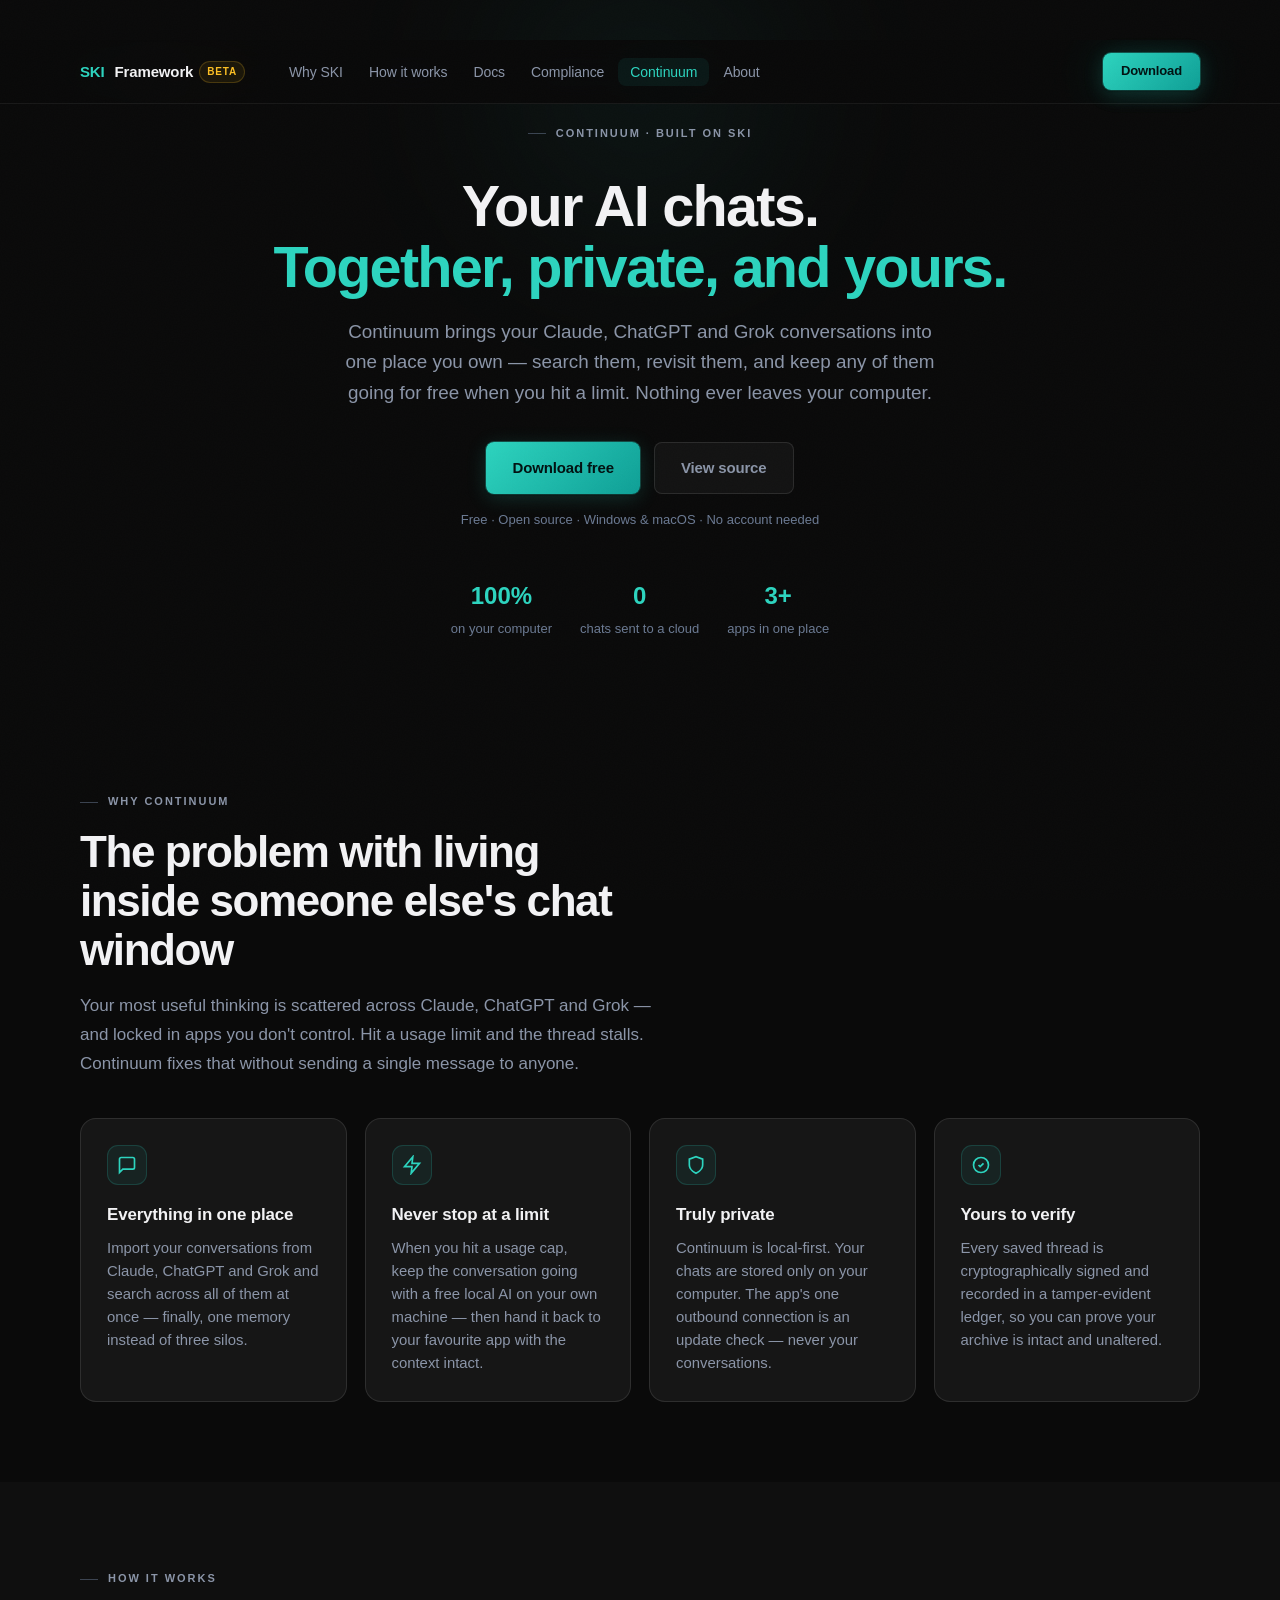
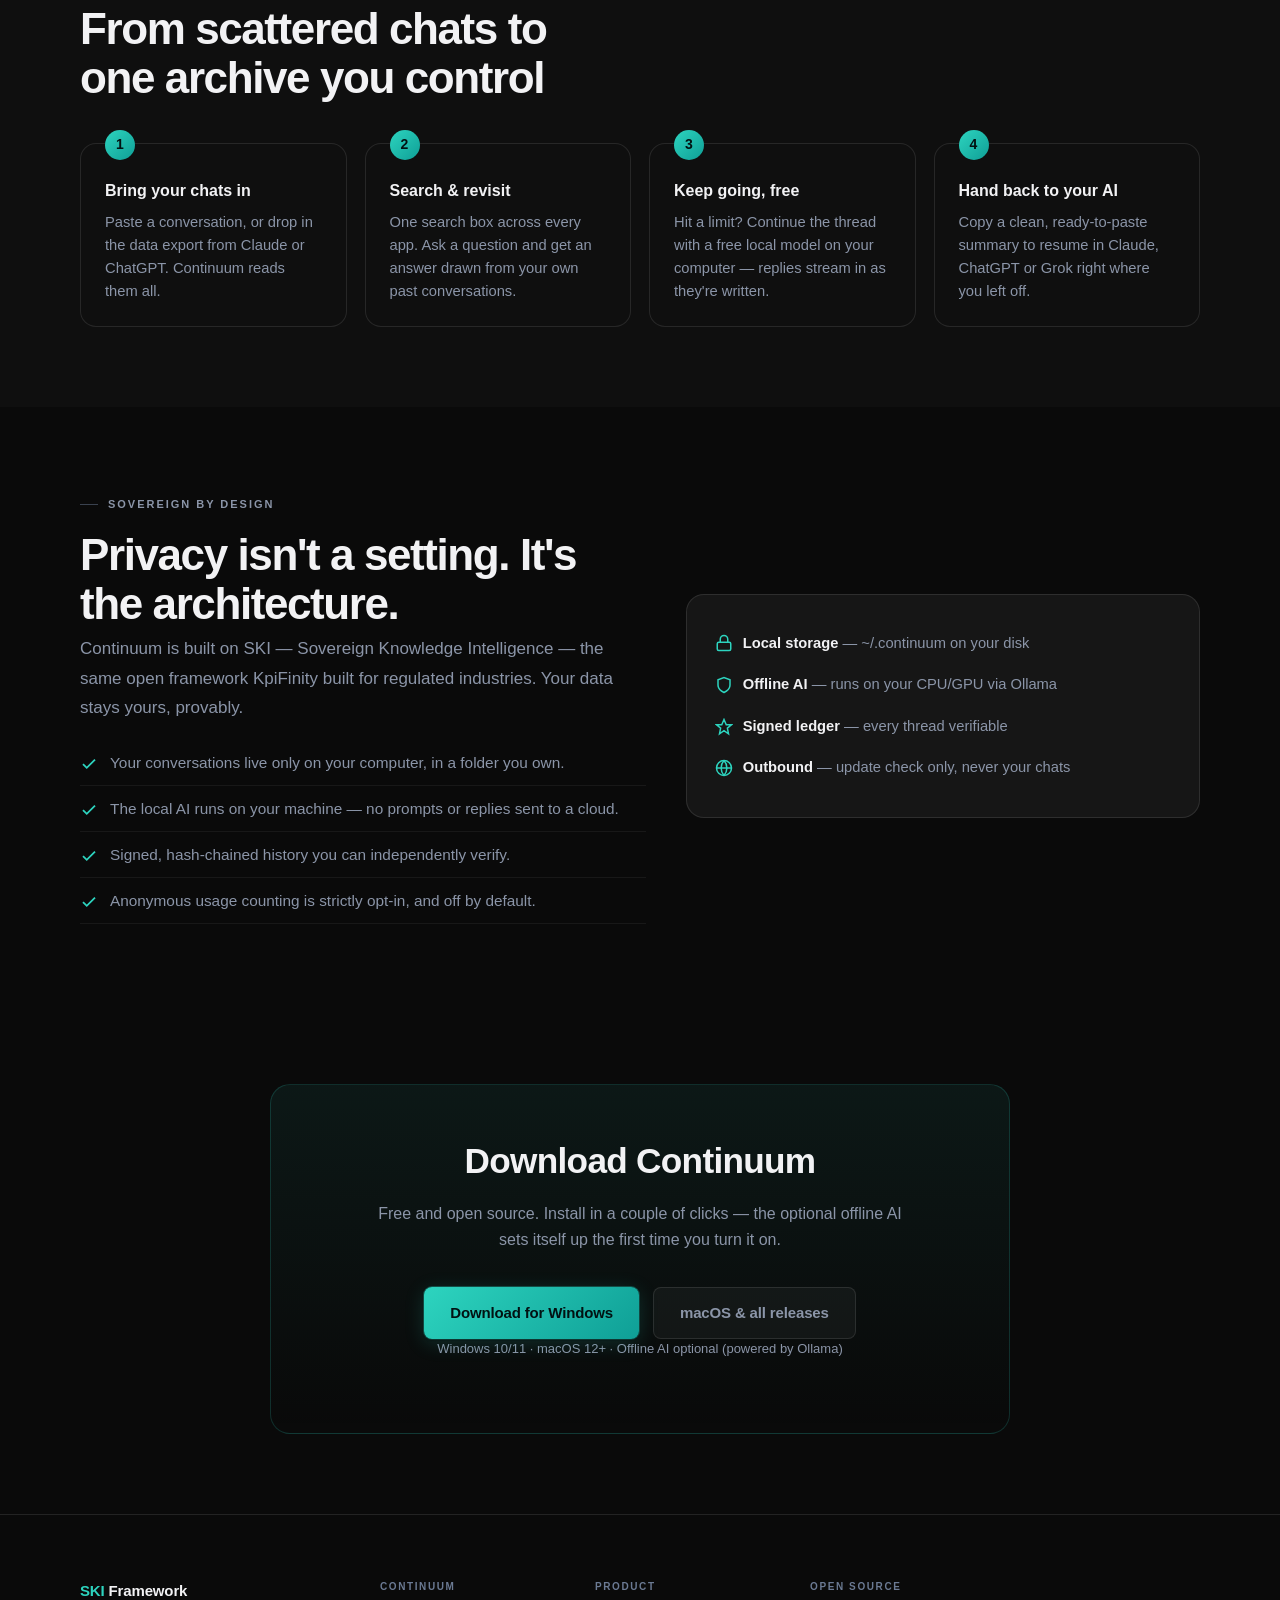
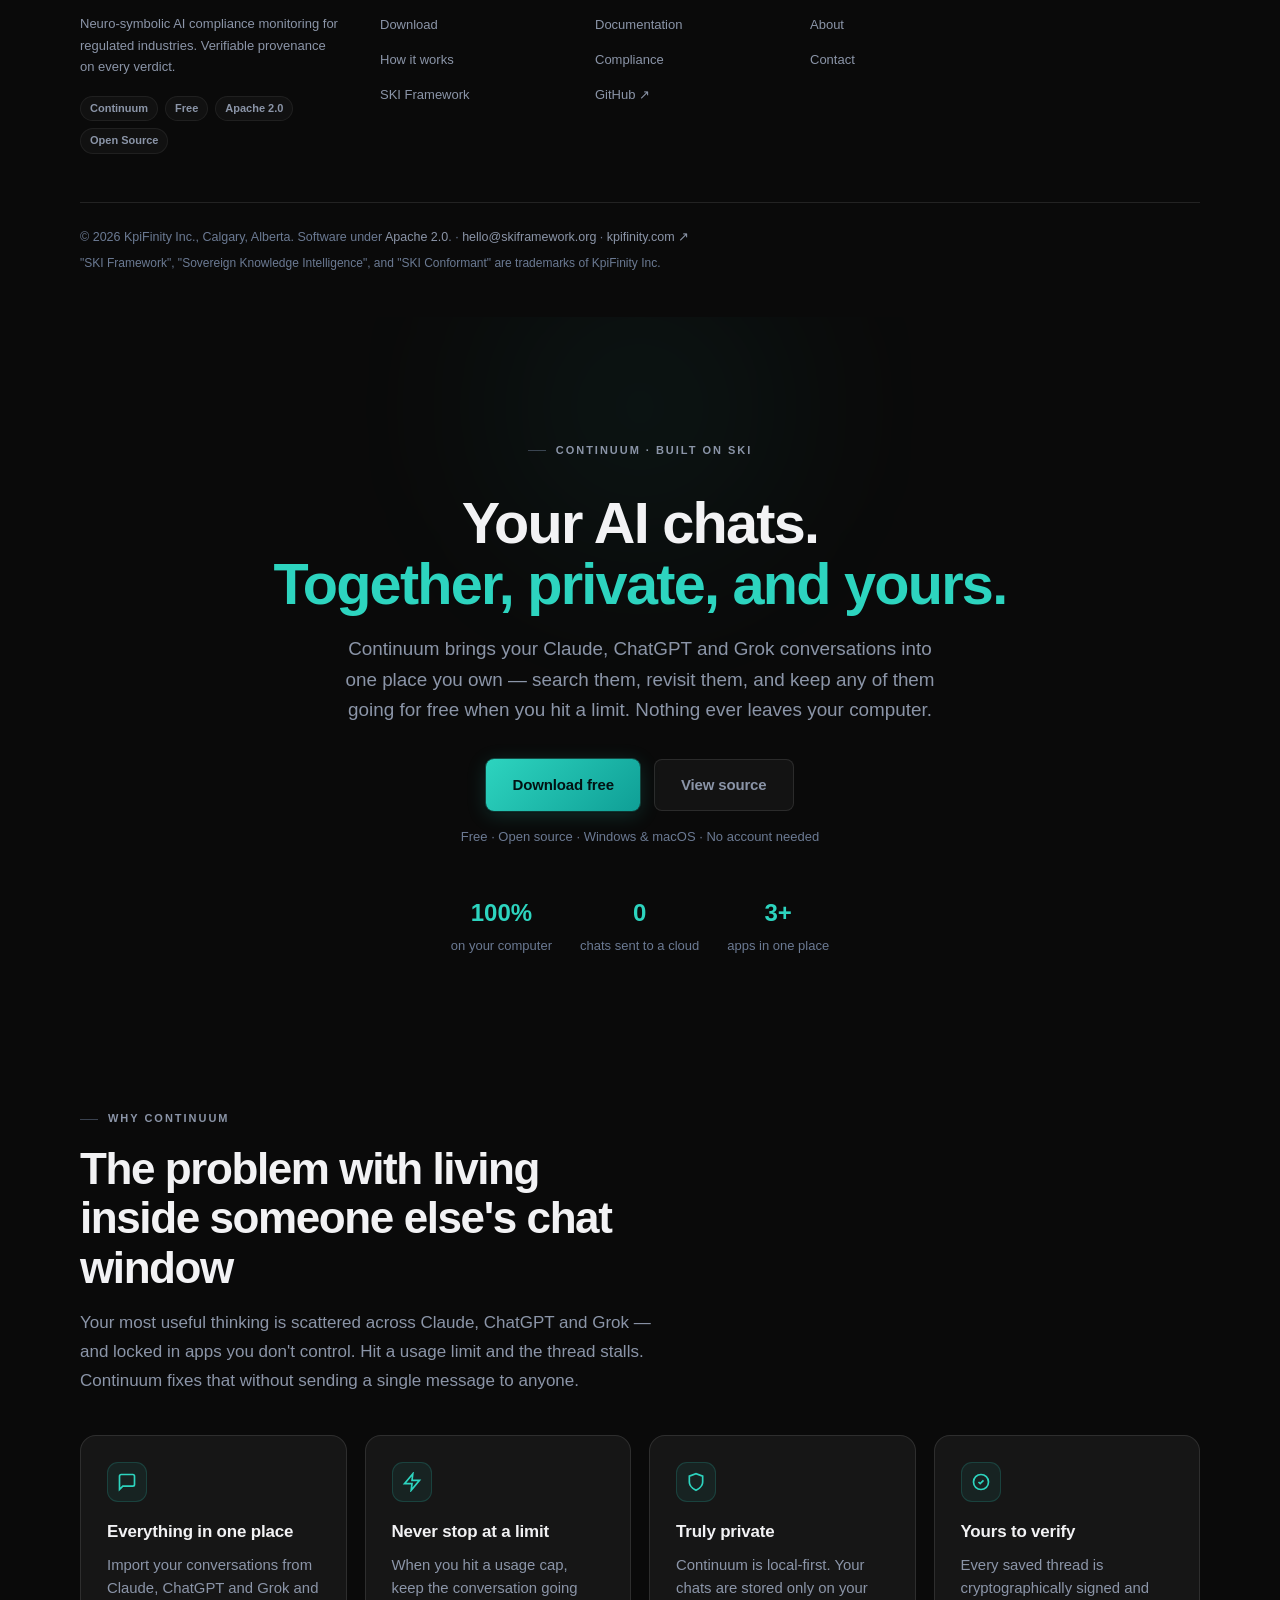
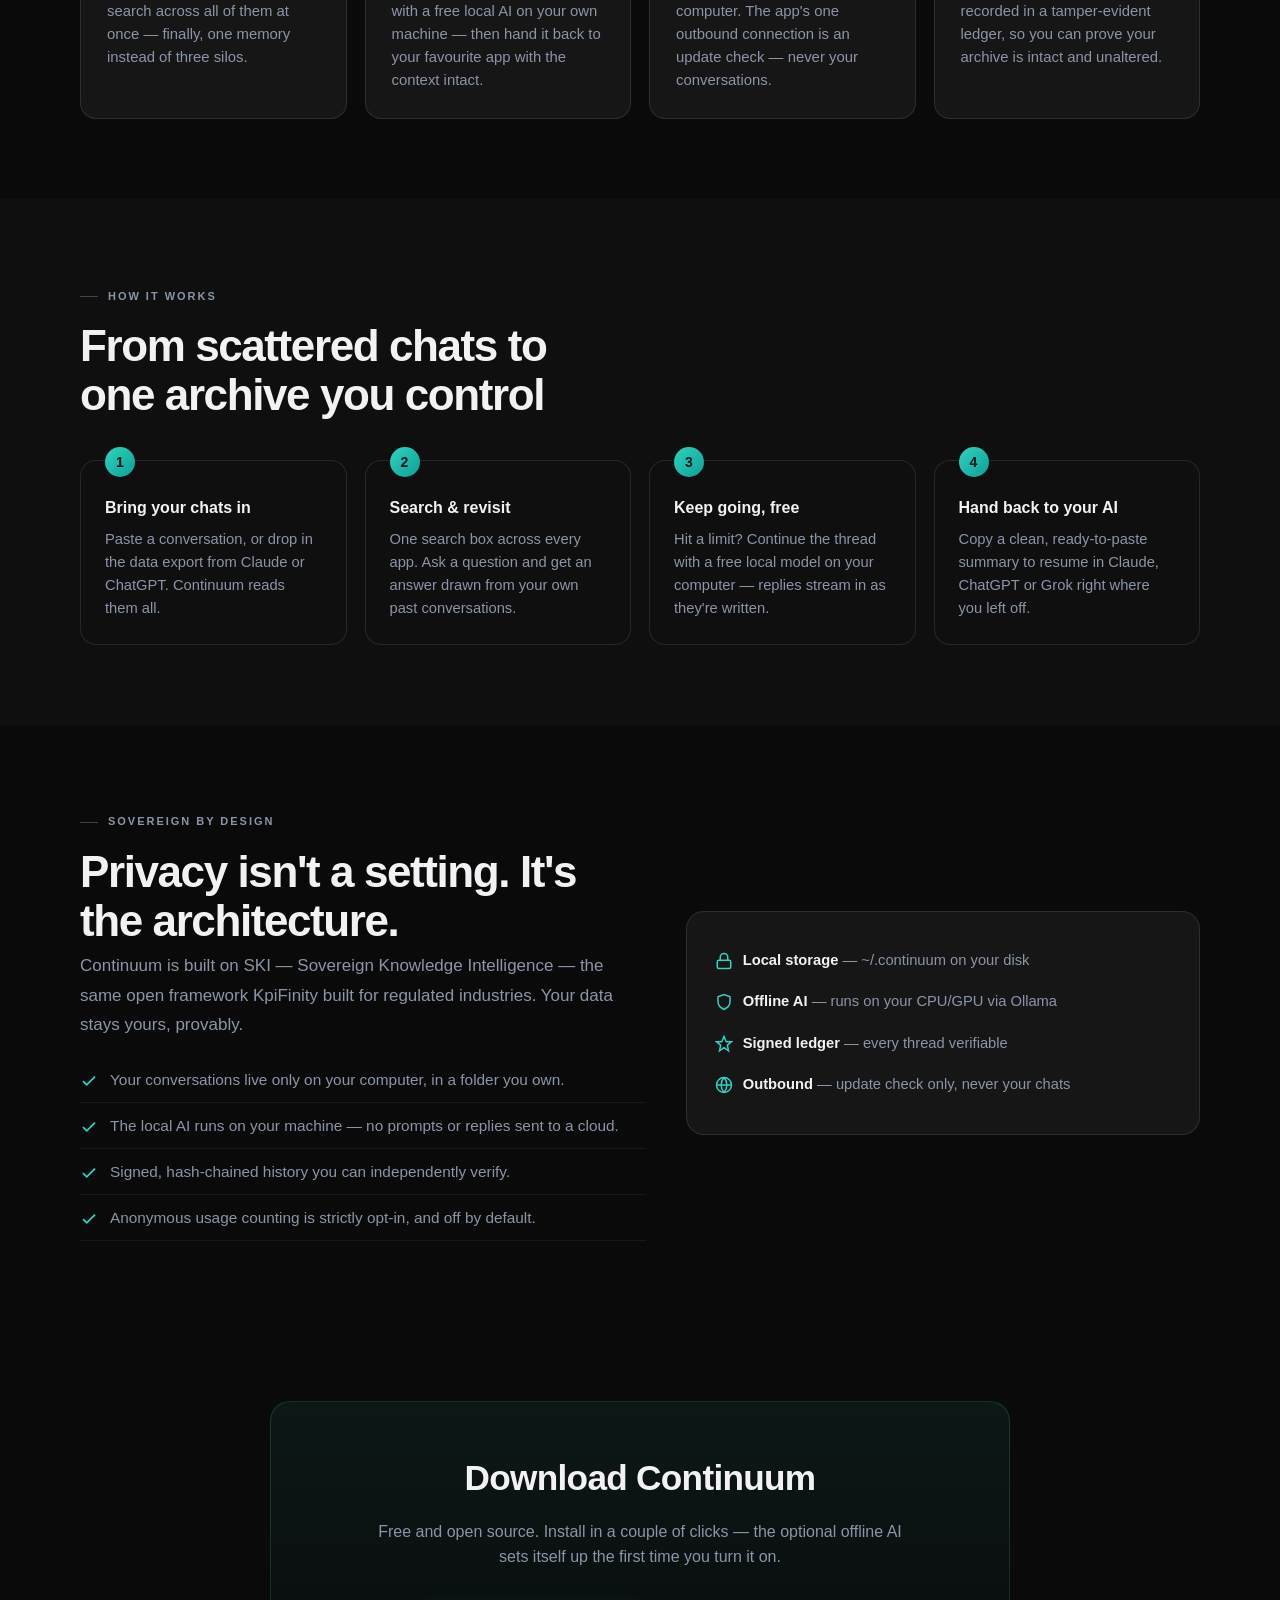
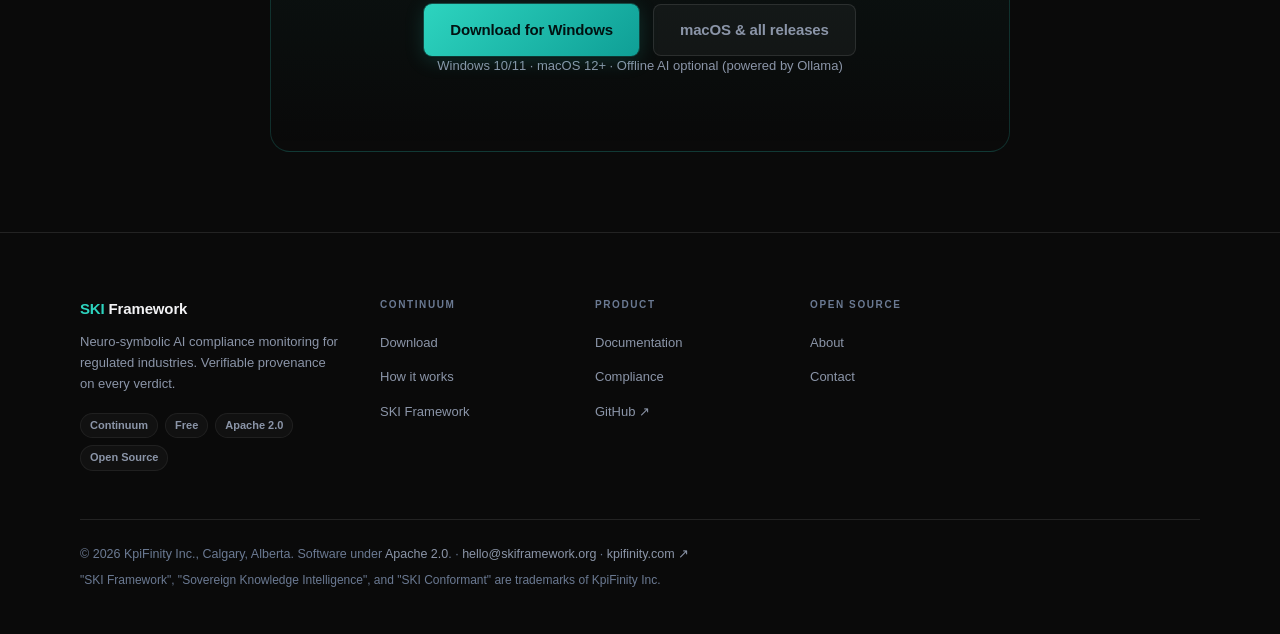
==== continuum/index.html @ 8a7d20bc "Point Continuum download buttons to releases page" ====
<!DOCTYPE html>
<html lang="en">
<head>
<meta charset="UTF-8">
<meta name="viewport" content="width=device-width, initial-scale=1.0">
<title>Continuum · Your AI chats, together and private</title>
<meta name="description" content="Continuum brings your Claude, ChatGPT and Grok conversations into one private place you own. Search them, keep them going for free when you hit a limit, and own a verifiable copy. Nothing leaves your computer. Built on SKI.">
<meta property="og:title" content="Continuum · Your AI chats, together and private">
<meta property="og:description" content="One private home for your Claude, ChatGPT and Grok chats. Search everything, continue locally when you hit a limit, own a verifiable copy. Nothing leaves your computer.">
<meta property="og:type" content="website">
<meta property="og:url" content="https://skiframework.org/continuum/">
<meta property="og:image" content="https://skiframework.org/assets/images/og.png">
<meta name="twitter:card" content="summary_large_image">
<meta name="twitter:title" content="Continuum · Your AI chats, together and private">
<meta name="twitter:description" content="One private home for your Claude, ChatGPT and Grok chats. Continue locally when you hit a limit. Nothing leaves your computer.">
<meta name="twitter:image" content="https://skiframework.org/assets/images/og.png">
<link rel="canonical" href="https://skiframework.org/continuum/">
<meta name="theme-color" content="#0A0A0A">
<link rel="icon" href="data:image/svg+xml,<svg xmlns='http://www.w3.org/2000/svg' viewBox='0 0 100 100'><rect width='100' height='100' rx='20' fill='%230A0A0A'/><polygon points='50,7 93,50 50,93 7,50' fill='rgba(45,212,191,0.10)' stroke='%232DD4BF' stroke-width='6' stroke-linejoin='round'/><circle cx='50' cy='50' r='19' fill='%232DD4BF'/></svg>">
<link rel="preconnect" href="https://fonts.bunny.net">
<link href="https://fonts.bunny.net/css?family=plus-jakarta-sans:300,400,500,600,700,800,900&display=swap" rel="stylesheet">
<link rel="stylesheet" href="../assets/css/styles.css">
<style>
  /* Continuum page — scoped extras on top of the shared SKI stylesheet */
  .cont-hero { padding: 116px 0 64px; text-align: center; position: relative; overflow: hidden; }
  .cont-hero .container { max-width: 880px; position: relative; z-index: 1; }
  .cont-orb { position: absolute; border-radius: 50%; filter: blur(90px); opacity: 0.5; z-index: 0; }
  .cont-orb-1 { width: 420px; height: 420px; background: radial-gradient(circle, rgba(45,212,191,0.18), transparent 70%); top: -120px; left: 50%; transform: translateX(-50%); }
  .cont-h1 { font-size: clamp(2.2rem, 5vw, 3.6rem); line-height: 1.05; letter-spacing: -0.03em; font-weight: 800; margin: 18px 0 0; }
  .cont-h1 em { color: var(--teal); font-style: normal; }
  .cont-sub { color: var(--text-2); font-size: clamp(1rem, 2vw, 1.18rem); line-height: 1.6; max-width: 620px; margin: 20px auto 0; }
  .cont-ctas { display: flex; gap: 14px; justify-content: center; flex-wrap: wrap; margin-top: 34px; }
  .cont-ctas .btn { padding: 13px 26px; font-size: 15px; }
  .cont-mini { color: var(--text-3); font-size: 13px; margin-top: 16px; }
  .cont-trust { display: flex; gap: 28px; justify-content: center; flex-wrap: wrap; margin-top: 46px; }
  .cont-trust div { text-align: center; }
  .cont-trust b { display: block; color: var(--teal); font-size: 1.5rem; font-weight: 800; }
  .cont-trust span { color: var(--text-3); font-size: 13px; }
  .cont-grid { display: grid; grid-template-columns: repeat(auto-fit, minmax(250px, 1fr)); gap: 18px; margin-top: 40px; }
  .cont-card { background: var(--bg-card); border: 1px solid var(--border); border-radius: 16px; padding: 26px; transition: border-color .18s, transform .18s; }
  .cont-card:hover { border-color: var(--teal-border); transform: translateY(-2px); }
  .cont-card .ic { width: 40px; height: 40px; border-radius: 11px; background: var(--teal-bg); border: 1px solid var(--teal-border); display: flex; align-items: center; justify-content: center; color: var(--teal); margin-bottom: 16px; }
  .cont-card h3 { font-size: 1.06rem; margin: 0 0 8px; letter-spacing: -0.01em; }
  .cont-card p { color: var(--text-2); font-size: 0.93rem; line-height: 1.55; margin: 0; }
  .cont-steps { counter-reset: step; display: grid; grid-template-columns: repeat(auto-fit, minmax(240px, 1fr)); gap: 18px; margin-top: 40px; }
  .cont-step { position: relative; padding: 26px 24px 24px; background: var(--bg-1); border: 1px solid var(--border); border-radius: 16px; }
  .cont-step::before { counter-increment: step; content: counter(step); position: absolute; top: -14px; left: 24px; width: 30px; height: 30px; border-radius: 50%; background: linear-gradient(135deg,#2DD4BF,#0F9F96); color: #021212; font-weight: 800; font-size: 14px; display: flex; align-items: center; justify-content: center; }
  .cont-step h3 { font-size: 1rem; margin: 8px 0 8px; }
  .cont-step p { color: var(--text-2); font-size: 0.92rem; line-height: 1.55; margin: 0; }
  .cont-split { display: grid; grid-template-columns: 1.1fr 1fr; gap: 40px; align-items: center; }
  .cont-split ul { list-style: none; padding: 0; margin: 18px 0 0; }
  .cont-split li { display: flex; gap: 12px; padding: 11px 0; border-bottom: 1px solid var(--border-m); color: var(--text-2); font-size: 0.96rem; line-height: 1.5; }
  .cont-split li svg { flex-shrink: 0; color: var(--teal); margin-top: 3px; }
  .cont-panel { background: var(--bg-card); border: 1px solid var(--border); border-radius: 18px; padding: 28px; }
  .cont-panel .row { display: flex; align-items: center; gap: 10px; padding: 9px 0; color: var(--text-2); font-size: 0.92rem; }
  .cont-panel .row b { color: var(--text); font-weight: 600; }
  .cont-dl { text-align: center; background: linear-gradient(180deg, var(--teal-bg), transparent); border: 1px solid var(--teal-border); border-radius: 20px; padding: 48px 28px; }
  .cont-dl h2 { font-size: clamp(1.6rem, 3vw, 2.2rem); letter-spacing: -0.02em; margin: 0 0 12px; }
  .cont-dl p { color: var(--text-2); max-width: 540px; margin: 0 auto 26px; line-height: 1.6; }
  .cont-platforms { color: var(--text-3); font-size: 13px; margin-top: 18px; }
  @media (max-width: 760px){ .cont-split { grid-template-columns: 1fr; gap: 28px; } }
</style>
<script type="application/ld+json">
{
  "@context": "https://schema.org",
  "@type": "SoftwareApplication",
  "name": "Continuum",
  "applicationCategory": "ProductivityApplication",
  "operatingSystem": "Windows, macOS",
  "offers": { "@type": "Offer", "price": "0", "priceCurrency": "USD" },
  "description": "A private, local-first home for your Claude, ChatGPT and Grok conversations. Search them, continue locally when you hit a limit, and own a verifiable copy. Nothing leaves your computer.",
  "url": "https://skiframework.org/continuum/",
  "publisher": { "@type": "Organization", "name": "KpiFinity Inc." }
}
</script>
</head>
<body>
<a href="#main-content" class="skip-link">Skip to main content</a>

<header>
  <nav class="nav" role="navigation" aria-label="Main navigation">
    <div class="nav-inner">
      <a href="../index.html" class="nav-logo" aria-label="SKI Framework home">
        <span class="logo-ski">SKI</span>&nbsp;Framework
        <span class="logo-beta">beta</span>
      </a>
      <ul class="nav-links" role="list">
        <li><a href="../index.html#why">Why SKI</a></li>
        <li><a href="../index.html?demo">How it works</a></li>
        <li><a href="../docs.html">Docs</a></li>
        <li><a href="../compliance.html">Compliance</a></li>
        <li><a href="index.html" class="active">Continuum</a></li>
        <li><a href="../about.html">About</a></li>
      </ul>
      <div class="nav-actions">
        <a href="#download" class="btn btn-primary" style="padding:8px 18px;font-size:13px">Download</a>
        <button class="nav-hamburger" aria-label="Open menu" aria-expanded="false" aria-controls="mobile-nav">
          <span></span><span></span><span></span>
        </button>
      </div>
    </div>
  </nav>
  <div class="nav-mobile" id="mobile-nav" role="dialog" aria-modal="true" aria-label="Mobile navigation">
    <a href="../index.html#why">Why SKI</a>
    <a href="../index.html?demo">How it works</a>
    <a href="../docs.html">Docs</a>
    <a href="../compliance.html">Compliance</a>
    <a href="index.html">Continuum</a>
    <a href="../about.html">About</a>
    <a href="#download">Download ↓</a>
  </div>
</header>

<main id="main-content">

  <!-- HERO -->
  <section class="cont-hero">
    <div class="cont-orb cont-orb-1" aria-hidden="true"></div>
    <div class="container">
      <div class="section-label">Continuum · built on SKI</div>
      <h1 class="cont-h1">Your AI chats.<br><em>Together, private, and yours.</em></h1>
      <p class="cont-sub">Continuum brings your Claude, ChatGPT and Grok conversations into one place you own — search them, revisit them, and keep any of them going for free when you hit a limit. Nothing ever leaves your computer.</p>
      <div class="cont-ctas">
        <a href="#download" class="btn btn-primary">Download free</a>
        <a href="https://github.com/kpifinity/ski-framework" class="btn btn-secondary" target="_blank" rel="noopener">View source</a>
      </div>
      <p class="cont-mini">Free · Open source · Windows &amp; macOS · No account needed</p>
      <div class="cont-trust">
        <div><b>100%</b><span>on your computer</span></div>
        <div><b>0</b><span>chats sent to a cloud</span></div>
        <div><b>3+</b><span>apps in one place</span></div>
      </div>
    </div>
  </section>

  <!-- WHY -->
  <section class="section">
    <div class="container">
      <div class="section-label">Why Continuum</div>
      <h2 class="section-title">The problem with living inside someone else's chat window</h2>
      <p class="section-sub">Your most useful thinking is scattered across Claude, ChatGPT and Grok — and locked in apps you don't control. Hit a usage limit and the thread stalls. Continuum fixes that without sending a single message to anyone.</p>
      <div class="cont-grid">
        <div class="cont-card">
          <div class="ic" aria-hidden="true"><svg width="20" height="20" viewBox="0 0 24 24" fill="none" stroke="currentColor" stroke-width="2"><path d="M21 15a2 2 0 0 1-2 2H7l-4 4V5a2 2 0 0 1 2-2h14a2 2 0 0 1 2 2z"/></svg></div>
          <h3>Everything in one place</h3>
          <p>Import your conversations from Claude, ChatGPT and Grok and search across all of them at once — finally, one memory instead of three silos.</p>
        </div>
        <div class="cont-card">
          <div class="ic" aria-hidden="true"><svg width="20" height="20" viewBox="0 0 24 24" fill="none" stroke="currentColor" stroke-width="2"><path d="M13 2L3 14h9l-1 8 10-12h-9z"/></svg></div>
          <h3>Never stop at a limit</h3>
          <p>When you hit a usage cap, keep the conversation going with a free local AI on your own machine — then hand it back to your favourite app with the context intact.</p>
        </div>
        <div class="cont-card">
          <div class="ic" aria-hidden="true"><svg width="20" height="20" viewBox="0 0 24 24" fill="none" stroke="currentColor" stroke-width="2"><path d="M12 22s8-4 8-10V5l-8-3-8 3v7c0 6 8 10 8 10z"/></svg></div>
          <h3>Truly private</h3>
          <p>Continuum is local-first. Your chats are stored only on your computer. The app's one outbound connection is an update check — never your conversations.</p>
        </div>
        <div class="cont-card">
          <div class="ic" aria-hidden="true"><svg width="20" height="20" viewBox="0 0 24 24" fill="none" stroke="currentColor" stroke-width="2"><path d="M9 12l2 2 4-4"/><circle cx="12" cy="12" r="9"/></svg></div>
          <h3>Yours to verify</h3>
          <p>Every saved thread is cryptographically signed and recorded in a tamper-evident ledger, so you can prove your archive is intact and unaltered.</p>
        </div>
      </div>
    </div>
  </section>

  <!-- HOW IT WORKS -->
  <section class="section" style="background:var(--bg-1)">
    <div class="container">
      <div class="section-label">How it works</div>
      <h2 class="section-title">From scattered chats to one archive you control</h2>
      <div class="cont-steps">
        <div class="cont-step">
          <h3>Bring your chats in</h3>
          <p>Paste a conversation, or drop in the data export from Claude or ChatGPT. Continuum reads them all.</p>
        </div>
        <div class="cont-step">
          <h3>Search &amp; revisit</h3>
          <p>One search box across every app. Ask a question and get an answer drawn from your own past conversations.</p>
        </div>
        <div class="cont-step">
          <h3>Keep going, free</h3>
          <p>Hit a limit? Continue the thread with a free local model on your computer — replies stream in as they're written.</p>
        </div>
        <div class="cont-step">
          <h3>Hand back to your AI</h3>
          <p>Copy a clean, ready-to-paste summary to resume in Claude, ChatGPT or Grok right where you left off.</p>
        </div>
      </div>
    </div>
  </section>

  <!-- SOVEREIGNTY -->
  <section class="section">
    <div class="container">
      <div class="cont-split">
        <div>
          <div class="section-label">Sovereign by design</div>
          <h2 class="section-title" style="margin-bottom:6px">Privacy isn't a setting. It's the architecture.</h2>
          <p class="section-sub" style="margin-bottom:0">Continuum is built on SKI — Sovereign Knowledge Intelligence — the same open framework KpiFinity built for regulated industries. Your data stays yours, provably.</p>
          <ul>
            <li><svg width="18" height="18" viewBox="0 0 24 24" fill="none" stroke="currentColor" stroke-width="2.4"><path d="M20 6L9 17l-5-5"/></svg><span>Your conversations live only on your computer, in a folder you own.</span></li>
            <li><svg width="18" height="18" viewBox="0 0 24 24" fill="none" stroke="currentColor" stroke-width="2.4"><path d="M20 6L9 17l-5-5"/></svg><span>The local AI runs on your machine — no prompts or replies sent to a cloud.</span></li>
            <li><svg width="18" height="18" viewBox="0 0 24 24" fill="none" stroke="currentColor" stroke-width="2.4"><path d="M20 6L9 17l-5-5"/></svg><span>Signed, hash-chained history you can independently verify.</span></li>
            <li><svg width="18" height="18" viewBox="0 0 24 24" fill="none" stroke="currentColor" stroke-width="2.4"><path d="M20 6L9 17l-5-5"/></svg><span>Anonymous usage counting is strictly opt-in, and off by default.</span></li>
          </ul>
        </div>
        <div class="cont-panel" aria-hidden="true">
          <div class="row"><svg width="18" height="18" viewBox="0 0 24 24" fill="none" stroke="var(--teal)" stroke-width="2"><rect x="3" y="11" width="18" height="11" rx="2"/><path d="M7 11V7a5 5 0 0 1 10 0v4"/></svg><span><b>Local storage</b> — ~/.continuum on your disk</span></div>
          <div class="row"><svg width="18" height="18" viewBox="0 0 24 24" fill="none" stroke="var(--teal)" stroke-width="2"><path d="M12 22s8-4 8-10V5l-8-3-8 3v7c0 6 8 10 8 10z"/></svg><span><b>Offline AI</b> — runs on your CPU/GPU via Ollama</span></div>
          <div class="row"><svg width="18" height="18" viewBox="0 0 24 24" fill="none" stroke="var(--teal)" stroke-width="2"><path d="M12 2l3 7h7l-5.5 4.5L18 21l-6-4-6 4 1.5-7.5L2 9h7z"/></svg><span><b>Signed ledger</b> — every thread verifiable</span></div>
          <div class="row"><svg width="18" height="18" viewBox="0 0 24 24" fill="none" stroke="var(--teal)" stroke-width="2"><circle cx="12" cy="12" r="10"/><path d="M2 12h20M12 2a15 15 0 0 1 0 20M12 2a15 15 0 0 0 0 20"/></svg><span><b>Outbound</b> — update check only, never your chats</span></div>
        </div>
      </div>
    </div>
  </section>

  <!-- DOWNLOAD -->
  <section class="section" id="download">
    <div class="container" style="max-width:820px">
      <div class="cont-dl">
        <h2>Download Continuum</h2>
        <p>Free and open source. Install in a couple of clicks — the optional offline AI sets itself up the first time you turn it on.</p>
        <div class="cont-ctas">
          <a href="https://github.com/kpifinity/continuum/releases" class="btn btn-primary" target="_blank" rel="noopener">Download for Windows</a>
          <a href="https://github.com/kpifinity/continuum/releases" class="btn btn-secondary" target="_blank" rel="noopener">macOS &amp; all releases</a>
        </div>
        <p class="cont-platforms">Windows 10/11 · macOS 12+ · Offline AI optional (powered by Ollama)</p>
      </div>
    </div>
  </section>

</main>

<footer class="footer">
  <div class="container">
    <div class="footer-grid">
      <div class="footer-brand">
        <div class="footer-logo"><span class="logo-ski">SKI</span> Framework</div>
        <p class="footer-tagline">Neuro-symbolic AI compliance monitoring for regulated industries. Verifiable provenance on every verdict.</p>
        <div class="footer-badges">
          <span class="footer-badge">Continuum</span>
          <span class="footer-badge">Free</span>
          <span class="footer-badge">Apache 2.0</span>
          <span class="footer-badge">Open Source</span>
        </div>
      </div>
      <div class="footer-col">
        <h4>Continuum</h4>
        <ul>
          <li><a href="#download">Download</a></li>
          <li><a href="index.html#how-it-works">How it works</a></li>
          <li><a href="../index.html">SKI Framework</a></li>
        </ul>
      </div>
      <div class="footer-col">
        <h4>Product</h4>
        <ul>
          <li><a href="../docs.html">Documentation</a></li>
          <li><a href="../compliance.html">Compliance</a></li>
          <li><a href="https://github.com/kpifinity/ski-framework" target="_blank" rel="noopener">GitHub ↗</a></li>
        </ul>
      </div>
      <div class="footer-col">
        <h4>Open Source</h4>
        <ul>
          <li><a href="../about.html">About</a></li>
          <li><a href="mailto:hello@skiframework.org">Contact</a></li>
        </ul>
      </div>
    </div>
    <div class="footer-bottom">
      <p class="footer-copy">© 2026 KpiFinity Inc., Calgary, Alberta. Software under <a href="https://github.com/kpifinity/ski-framework/blob/main/LICENSE" target="_blank" rel="noopener">Apache 2.0</a>. · <a href="mailto:hello@skiframework.org">hello@skiframework.org</a> · <a href="https://kpifinity.com" target="_blank" rel="noopener">kpifinity.com ↗</a></p>
      <p class="footer-trademark">"SKI Framework", "Sovereign Knowledge Intelligence", and "SKI Conformant" are trademarks of KpiFinity Inc.</p>
    </div>
  </div>
</footer>

<script src="../assets/js/main.js" defer></script>
</body>
</html>
<!DOCTYPE html>
<html lang="en">
<head>
<meta charset="UTF-8">
<meta name="viewport" content="width=device-width, initial-scale=1.0">
<title>Continuum · Your AI chats, together and private</title>
<meta name="description" content="Continuum brings your Claude, ChatGPT and Grok conversations into one private place you own. Search them, keep them going for free when you hit a limit, and own a verifiable copy. Nothing leaves your computer. Built on SKI.">
<meta property="og:title" content="Continuum · Your AI chats, together and private">
<meta property="og:description" content="One private home for your Claude, ChatGPT and Grok chats. Search everything, continue locally when you hit a limit, own a verifiable copy. Nothing leaves your computer.">
<meta property="og:type" content="website">
<meta property="og:url" content="https://skiframework.org/continuum/">
<meta property="og:image" content="https://skiframework.org/assets/images/og.png">
<meta name="twitter:card" content="summary_large_image">
<meta name="twitter:title" content="Continuum · Your AI chats, together and private">
<meta name="twitter:description" content="One private home for your Claude, ChatGPT and Grok chats. Continue locally when you hit a limit. Nothing leaves your computer.">
<meta name="twitter:image" content="https://skiframework.org/assets/images/og.png">
<link rel="canonical" href="https://skiframework.org/continuum/">
<meta name="theme-color" content="#0A0A0A">
<link rel="icon" href="data:image/svg+xml,<svg xmlns='http://www.w3.org/2000/svg' viewBox='0 0 100 100'><rect width='100' height='100' rx='20' fill='%230A0A0A'/><polygon points='50,7 93,50 50,93 7,50' fill='rgba(45,212,191,0.10)' stroke='%232DD4BF' stroke-width='6' stroke-linejoin='round'/><circle cx='50' cy='50' r='19' fill='%232DD4BF'/></svg>">
<link rel="preconnect" href="https://fonts.bunny.net">
<link href="https://fonts.bunny.net/css?family=plus-jakarta-sans:300,400,500,600,700,800,900&display=swap" rel="stylesheet">
<link rel="stylesheet" href="../assets/css/styles.css">
<style>
  /* Continuum page — scoped extras on top of the shared SKI stylesheet */
  .cont-hero { padding: 116px 0 64px; text-align: center; position: relative; overflow: hidden; }
  .cont-hero .container { max-width: 880px; position: relative; z-index: 1; }
  .cont-orb { position: absolute; border-radius: 50%; filter: blur(90px); opacity: 0.5; z-index: 0; }
  .cont-orb-1 { width: 420px; height: 420px; background: radial-gradient(circle, rgba(45,212,191,0.18), transparent 70%); top: -120px; left: 50%; transform: translateX(-50%); }
  .cont-h1 { font-size: clamp(2.2rem, 5vw, 3.6rem); line-height: 1.05; letter-spacing: -0.03em; font-weight: 800; margin: 18px 0 0; }
  .cont-h1 em { color: var(--teal); font-style: normal; }
  .cont-sub { color: var(--text-2); font-size: clamp(1rem, 2vw, 1.18rem); line-height: 1.6; max-width: 620px; margin: 20px auto 0; }
  .cont-ctas { display: flex; gap: 14px; justify-content: center; flex-wrap: wrap; margin-top: 34px; }
  .cont-ctas .btn { padding: 13px 26px; font-size: 15px; }
  .cont-mini { color: var(--text-3); font-size: 13px; margin-top: 16px; }
  .cont-trust { display: flex; gap: 28px; justify-content: center; flex-wrap: wrap; margin-top: 46px; }
  .cont-trust div { text-align: center; }
  .cont-trust b { display: block; color: var(--teal); font-size: 1.5rem; font-weight: 800; }
  .cont-trust span { color: var(--text-3); font-size: 13px; }
  .cont-grid { display: grid; grid-template-columns: repeat(auto-fit, minmax(250px, 1fr)); gap: 18px; margin-top: 40px; }
  .cont-card { background: var(--bg-card); border: 1px solid var(--border); border-radius: 16px; padding: 26px; transition: border-color .18s, transform .18s; }
  .cont-card:hover { border-color: var(--teal-border); transform: translateY(-2px); }
  .cont-card .ic { width: 40px; height: 40px; border-radius: 11px; background: var(--teal-bg); border: 1px solid var(--teal-border); display: flex; align-items: center; justify-content: center; color: var(--teal); margin-bottom: 16px; }
  .cont-card h3 { font-size: 1.06rem; margin: 0 0 8px; letter-spacing: -0.01em; }
  .cont-card p { color: var(--text-2); font-size: 0.93rem; line-height: 1.55; margin: 0; }
  .cont-steps { counter-reset: step; display: grid; grid-template-columns: repeat(auto-fit, minmax(240px, 1fr)); gap: 18px; margin-top: 40px; }
  .cont-step { position: relative; padding: 26px 24px 24px; background: var(--bg-1); border: 1px solid var(--border); border-radius: 16px; }
  .cont-step::before { counter-increment: step; content: counter(step); position: absolute; top: -14px; left: 24px; width: 30px; height: 30px; border-radius: 50%; background: linear-gradient(135deg,#2DD4BF,#0F9F96); color: #021212; font-weight: 800; font-size: 14px; display: flex; align-items: center; justify-content: center; }
  .cont-step h3 { font-size: 1rem; margin: 8px 0 8px; }
  .cont-step p { color: var(--text-2); font-size: 0.92rem; line-height: 1.55; margin: 0; }
  .cont-split { display: grid; grid-template-columns: 1.1fr 1fr; gap: 40px; align-items: center; }
  .cont-split ul { list-style: none; padding: 0; margin: 18px 0 0; }
  .cont-split li { display: flex; gap: 12px; padding: 11px 0; border-bottom: 1px solid var(--border-m); color: var(--text-2); font-size: 0.96rem; line-height: 1.5; }
  .cont-split li svg { flex-shrink: 0; color: var(--teal); margin-top: 3px; }
  .cont-panel { background: var(--bg-card); border: 1px solid var(--border); border-radius: 18px; padding: 28px; }
  .cont-panel .row { display: flex; align-items: center; gap: 10px; padding: 9px 0; color: var(--text-2); font-size: 0.92rem; }
  .cont-panel .row b { color: var(--text); font-weight: 600; }
  .cont-dl { text-align: center; background: linear-gradient(180deg, var(--teal-bg), transparent); border: 1px solid var(--teal-border); border-radius: 20px; padding: 48px 28px; }
  .cont-dl h2 { font-size: clamp(1.6rem, 3vw, 2.2rem); letter-spacing: -0.02em; margin: 0 0 12px; }
  .cont-dl p { color: var(--text-2); max-width: 540px; margin: 0 auto 26px; line-height: 1.6; }
  .cont-platforms { color: var(--text-3); font-size: 13px; margin-top: 18px; }
  @media (max-width: 760px){ .cont-split { grid-template-columns: 1fr; gap: 28px; } }
</style>
<script type="application/ld+json">
{
  "@context": "https://schema.org",
  "@type": "SoftwareApplication",
  "name": "Continuum",
  "applicationCategory": "ProductivityApplication",
  "operatingSystem": "Windows, macOS",
  "offers": { "@type": "Offer", "price": "0", "priceCurrency": "USD" },
  "description": "A private, local-first home for your Claude, ChatGPT and Grok conversations. Search them, continue locally when you hit a limit, and own a verifiable copy. Nothing leaves your computer.",
  "url": "https://skiframework.org/continuum/",
  "publisher": { "@type": "Organization", "name": "KpiFinity Inc." }
}
</script>
</head>
<body>
<a href="#main-content" class="skip-link">Skip to main content</a>

<header>
  <nav class="nav" role="navigation" aria-label="Main navigation">
    <div class="nav-inner">
      <a href="../index.html" class="nav-logo" aria-label="SKI Framework home">
        <span class="logo-ski">SKI</span>&nbsp;Framework
        <span class="logo-beta">beta</span>
      </a>
      <ul class="nav-links" role="list">
        <li><a href="../index.html#why">Why SKI</a></li>
        <li><a href="../index.html?demo">How it works</a></li>
        <li><a href="../docs.html">Docs</a></li>
        <li><a href="../compliance.html">Compliance</a></li>
        <li><a href="index.html" class="active">Continuum</a></li>
        <li><a href="../about.html">About</a></li>
      </ul>
      <div class="nav-actions">
        <a href="#download" class="btn btn-primary" style="padding:8px 18px;font-size:13px">Download</a>
        <button class="nav-hamburger" aria-label="Open menu" aria-expanded="false" aria-controls="mobile-nav">
          <span></span><span></span><span></span>
        </button>
      </div>
    </div>
  </nav>
  <div class="nav-mobile" id="mobile-nav" role="dialog" aria-modal="true" aria-label="Mobile navigation">
    <a href="../index.html#why">Why SKI</a>
    <a href="../index.html?demo">How it works</a>
    <a href="../docs.html">Docs</a>
    <a href="../compliance.html">Compliance</a>
    <a href="index.html">Continuum</a>
    <a href="../about.html">About</a>
    <a href="#download">Download ↓</a>
  </div>
</header>

<main id="main-content">

  <!-- HERO -->
  <section class="cont-hero">
    <div class="cont-orb cont-orb-1" aria-hidden="true"></div>
    <div class="container">
      <div class="section-label">Continuum · built on SKI</div>
      <h1 class="cont-h1">Your AI chats.<br><em>Together, private, and yours.</em></h1>
      <p class="cont-sub">Continuum brings your Claude, ChatGPT and Grok conversations into one place you own — search them, revisit them, and keep any of them going for free when you hit a limit. Nothing ever leaves your computer.</p>
      <div class="cont-ctas">
        <a href="#download" class="btn btn-primary">Download free</a>
        <a href="https://github.com/kpifinity/ski-framework" class="btn btn-secondary" target="_blank" rel="noopener">View source</a>
      </div>
      <p class="cont-mini">Free · Open source · Windows &amp; macOS · No account needed</p>
      <div class="cont-trust">
        <div><b>100%</b><span>on your computer</span></div>
        <div><b>0</b><span>chats sent to a cloud</span></div>
        <div><b>3+</b><span>apps in one place</span></div>
      </div>
    </div>
  </section>

  <!-- WHY -->
  <section class="section">
    <div class="container">
      <div class="section-label">Why Continuum</div>
      <h2 class="section-title">The problem with living inside someone else's chat window</h2>
      <p class="section-sub">Your most useful thinking is scattered across Claude, ChatGPT and Grok — and locked in apps you don't control. Hit a usage limit and the thread stalls. Continuum fixes that without sending a single message to anyone.</p>
      <div class="cont-grid">
        <div class="cont-card">
          <div class="ic" aria-hidden="true"><svg width="20" height="20" viewBox="0 0 24 24" fill="none" stroke="currentColor" stroke-width="2"><path d="M21 15a2 2 0 0 1-2 2H7l-4 4V5a2 2 0 0 1 2-2h14a2 2 0 0 1 2 2z"/></svg></div>
          <h3>Everything in one place</h3>
          <p>Import your conversations from Claude, ChatGPT and Grok and search across all of them at once — finally, one memory instead of three silos.</p>
        </div>
        <div class="cont-card">
          <div class="ic" aria-hidden="true"><svg width="20" height="20" viewBox="0 0 24 24" fill="none" stroke="currentColor" stroke-width="2"><path d="M13 2L3 14h9l-1 8 10-12h-9z"/></svg></div>
          <h3>Never stop at a limit</h3>
          <p>When you hit a usage cap, keep the conversation going with a free local AI on your own machine — then hand it back to your favourite app with the context intact.</p>
        </div>
        <div class="cont-card">
          <div class="ic" aria-hidden="true"><svg width="20" height="20" viewBox="0 0 24 24" fill="none" stroke="currentColor" stroke-width="2"><path d="M12 22s8-4 8-10V5l-8-3-8 3v7c0 6 8 10 8 10z"/></svg></div>
          <h3>Truly private</h3>
          <p>Continuum is local-first. Your chats are stored only on your computer. The app's one outbound connection is an update check — never your conversations.</p>
        </div>
        <div class="cont-card">
          <div class="ic" aria-hidden="true"><svg width="20" height="20" viewBox="0 0 24 24" fill="none" stroke="currentColor" stroke-width="2"><path d="M9 12l2 2 4-4"/><circle cx="12" cy="12" r="9"/></svg></div>
          <h3>Yours to verify</h3>
          <p>Every saved thread is cryptographically signed and recorded in a tamper-evident ledger, so you can prove your archive is intact and unaltered.</p>
        </div>
      </div>
    </div>
  </section>

  <!-- HOW IT WORKS -->
  <section class="section" style="background:var(--bg-1)">
    <div class="container">
      <div class="section-label">How it works</div>
      <h2 class="section-title">From scattered chats to one archive you control</h2>
      <div class="cont-steps">
        <div class="cont-step">
          <h3>Bring your chats in</h3>
          <p>Paste a conversation, or drop in the data export from Claude or ChatGPT. Continuum reads them all.</p>
        </div>
        <div class="cont-step">
          <h3>Search &amp; revisit</h3>
          <p>One search box across every app. Ask a question and get an answer drawn from your own past conversations.</p>
        </div>
        <div class="cont-step">
          <h3>Keep going, free</h3>
          <p>Hit a limit? Continue the thread with a free local model on your computer — replies stream in as they're written.</p>
        </div>
        <div class="cont-step">
          <h3>Hand back to your AI</h3>
          <p>Copy a clean, ready-to-paste summary to resume in Claude, ChatGPT or Grok right where you left off.</p>
        </div>
      </div>
    </div>
  </section>

  <!-- SOVEREIGNTY -->
  <section class="section">
    <div class="container">
      <div class="cont-split">
        <div>
          <div class="section-label">Sovereign by design</div>
          <h2 class="section-title" style="margin-bottom:6px">Privacy isn't a setting. It's the architecture.</h2>
          <p class="section-sub" style="margin-bottom:0">Continuum is built on SKI — Sovereign Knowledge Intelligence — the same open framework KpiFinity built for regulated industries. Your data stays yours, provably.</p>
          <ul>
            <li><svg width="18" height="18" viewBox="0 0 24 24" fill="none" stroke="currentColor" stroke-width="2.4"><path d="M20 6L9 17l-5-5"/></svg><span>Your conversations live only on your computer, in a folder you own.</span></li>
            <li><svg width="18" height="18" viewBox="0 0 24 24" fill="none" stroke="currentColor" stroke-width="2.4"><path d="M20 6L9 17l-5-5"/></svg><span>The local AI runs on your machine — no prompts or replies sent to a cloud.</span></li>
            <li><svg width="18" height="18" viewBox="0 0 24 24" fill="none" stroke="currentColor" stroke-width="2.4"><path d="M20 6L9 17l-5-5"/></svg><span>Signed, hash-chained history you can independently verify.</span></li>
            <li><svg width="18" height="18" viewBox="0 0 24 24" fill="none" stroke="currentColor" stroke-width="2.4"><path d="M20 6L9 17l-5-5"/></svg><span>Anonymous usage counting is strictly opt-in, and off by default.</span></li>
          </ul>
        </div>
        <div class="cont-panel" aria-hidden="true">
          <div class="row"><svg width="18" height="18" viewBox="0 0 24 24" fill="none" stroke="var(--teal)" stroke-width="2"><rect x="3" y="11" width="18" height="11" rx="2"/><path d="M7 11V7a5 5 0 0 1 10 0v4"/></svg><span><b>Local storage</b> — ~/.continuum on your disk</span></div>
          <div class="row"><svg width="18" height="18" viewBox="0 0 24 24" fill="none" stroke="var(--teal)" stroke-width="2"><path d="M12 22s8-4 8-10V5l-8-3-8 3v7c0 6 8 10 8 10z"/></svg><span><b>Offline AI</b> — runs on your CPU/GPU via Ollama</span></div>
          <div class="row"><svg width="18" height="18" viewBox="0 0 24 24" fill="none" stroke="var(--teal)" stroke-width="2"><path d="M12 2l3 7h7l-5.5 4.5L18 21l-6-4-6 4 1.5-7.5L2 9h7z"/></svg><span><b>Signed ledger</b> — every thread verifiable</span></div>
          <div class="row"><svg width="18" height="18" viewBox="0 0 24 24" fill="none" stroke="var(--teal)" stroke-width="2"><circle cx="12" cy="12" r="10"/><path d="M2 12h20M12 2a15 15 0 0 1 0 20M12 2a15 15 0 0 0 0 20"/></svg><span><b>Outbound</b> — update check only, never your chats</span></div>
        </div>
      </div>
    </div>
  </section>

  <!-- DOWNLOAD -->
  <section class="section" id="download">
    <div class="container" style="max-width:820px">
      <div class="cont-dl">
        <h2>Download Continuum</h2>
        <p>Free and open source. Install in a couple of clicks — the optional offline AI sets itself up the first time you turn it on.</p>
        <div class="cont-ctas">
          <a href="https://github.com/kpifinity/continuum/releases/latest" class="btn btn-primary" target="_blank" rel="noopener">Download for Windows</a>
          <a href="https://github.com/kpifinity/continuum/releases/latest" class="btn btn-secondary" target="_blank" rel="noopener">macOS &amp; all releases</a>
        </div>
        <p class="cont-platforms">Windows 10/11 · macOS 12+ · Offline AI optional (powered by Ollama)</p>
      </div>
    </div>
  </section>

</main>

<footer class="footer">
  <div class="container">
    <div class="footer-grid">
      <div class="footer-brand">
        <div class="footer-logo"><span class="logo-ski">SKI</span> Framework</div>
        <p class="footer-tagline">Neuro-symbolic AI compliance monitoring for regulated industries. Verifiable provenance on every verdict.</p>
        <div class="footer-badges">
          <span class="footer-badge">Continuum</span>
          <span class="footer-badge">Free</span>
          <span class="footer-badge">Apache 2.0</span>
          <span class="footer-badge">Open Source</span>
        </div>
      </div>
      <div class="footer-col">
        <h4>Continuum</h4>
        <ul>
          <li><a href="#download">Download</a></li>
          <li><a href="index.html#how-it-works">How it works</a></li>
          <li><a href="../index.html">SKI Framework</a></li>
        </ul>
      </div>
      <div class="footer-col">
        <h4>Product</h4>
        <ul>
          <li><a href="../docs.html">Documentation</a></li>
          <li><a href="../compliance.html">Compliance</a></li>
          <li><a href="https://github.com/kpifinity/ski-framework" target="_blank" rel="noopener">GitHub ↗</a></li>
        </ul>
      </div>
      <div class="footer-col">
        <h4>Open Source</h4>
        <ul>
          <li><a href="../about.html">About</a></li>
          <li><a href="mailto:hello@skiframework.org">Contact</a></li>
        </ul>
      </div>
    </div>
    <div class="footer-bottom">
      <p class="footer-copy">© 2026 KpiFinity Inc., Calgary, Alberta. Software under <a href="https://github.com/kpifinity/ski-framework/blob/main/LICENSE" target="_blank" rel="noopener">Apache 2.0</a>. · <a href="mailto:hello@skiframework.org">hello@skiframework.org</a> · <a href="https://kpifinity.com" target="_blank" rel="noopener">kpifinity.com ↗</a></p>
      <p class="footer-trademark">"SKI Framework", "Sovereign Knowledge Intelligence", and "SKI Conformant" are trademarks of KpiFinity Inc.</p>
    </div>
  </div>
</footer>

<script src="../assets/js/main.js" defer></script>
</body>
</html>
---- assets/css/styles.css ----
/* ============================================================
   SKI Framework - Design System v3
   Sovereign dark · Plus Jakarta Sans · Teal/blue accents · No trackers
   ============================================================ */

/* ─── Design tokens ──────────────────────────────────────── */
:root {
  --bg:        #0A0A0A;
  --bg-1:      #0F0F0F;
  --bg-2:      #141414;
  --bg-3:      #1C1C1C;
  --bg-card:   rgba(255,255,255,0.052);
  --bg-card-h: rgba(255,255,255,0.082);
  --bg-nav:    rgba(10,10,10,0.92);

  --border:    rgba(255,255,255,0.10);
  --border-h:  rgba(255,255,255,0.18);
  --border-m:  rgba(255,255,255,0.06);

  --teal:        #2DD4BF;
  --teal-light:  #5EEAD4;
  --teal-bg:     rgba(45,212,191,0.07);
  --teal-border: rgba(45,212,191,0.18);
  --teal-glow:   rgba(45,212,191,0.12);

  --blue:        #60A5FA;
  --blue-bg:     rgba(96,165,250,0.07);
  --blue-glow:   rgba(96,165,250,0.12);

  --violet:      #A78BFA;
  --violet-bg:   rgba(167,139,250,0.07);

  --green:       #34D399;
  --green-bg:    rgba(52,211,153,0.07);
  --green-glow:  rgba(52,211,153,0.15);

  --amber:       #FBBF24;
  --amber-bg:    rgba(251,191,36,0.07);
  --amber-glow:  rgba(251,191,36,0.12);

  --red:         #F87171;
  --red-bg:      rgba(248,113,113,0.07);

  --text:   #F2F2F4;
  --text-2: #8B95A8;
  --text-3: #6B7A93;

  /* backward-compat aliases */
  --text-sec:    var(--text-2);
  --text-muted:  var(--text-3);
  --bg-elevated: var(--bg-2);
  --radius-sm: var(--r-sm);
  --radius:    var(--r);
  --radius-lg: var(--r-lg);
  --radius-xl: var(--r-xl);

  --font:      'Plus Jakarta Sans', 'Inter', -apple-system, BlinkMacSystemFont, 'Segoe UI', sans-serif;
  --font-mono: 'SF Mono', 'Cascadia Code', 'Fira Code', Consolas, monospace;

  --r-sm:  8px;
  --r:    12px;
  --r-lg: 16px;
  --r-xl: 24px;

  --nav-h:      64px;
  --ann-h:      40px;
  --announce-h: 40px;
  --max-w:      1200px;
}

/* ─── Reset ──────────────────────────────────────────────── */
*, *::before, *::after { box-sizing: border-box; margin: 0; padding: 0; }
html {
  scroll-behavior: smooth;
  -webkit-font-smoothing: antialiased;
  -moz-osx-font-smoothing: grayscale;
  text-rendering: optimizeLegibility;
}
body {
  background: var(--bg);
  color: var(--text);
  font-family: var(--font);
  font-size: 16px;
  line-height: 1.6;
  min-height: 100vh;
  overflow-x: hidden;
}
a { color: inherit; text-decoration: none; }
ul, ol { list-style: none; }
img, svg { display: block; max-width: 100%; height: auto; }
button { background: none; border: none; cursor: pointer; font: inherit; color: inherit; }

/* ─── Skip link (a11y) ───────────────────────────────────── */
.skip-link {
  position: fixed;
  top: -100px;
  left: 50%;
  transform: translateX(-50%);
  padding: 9px 20px;
  background: var(--teal);
  color: #021212;
  font-size: 13px;
  font-weight: 700;
  border-radius: 0 0 var(--r-sm) var(--r-sm);
  text-decoration: none;
  z-index: 9999;
  transition: top 0.12s;
  white-space: nowrap;
}
.skip-link:focus { top: 0; outline: 2px solid #021212; outline-offset: 2px; }

/* ─── Noise texture ──────────────────────────────────────── */
body::before {
  content: '';
  position: fixed;
  inset: 0;
  background-image: url("data:image/svg+xml,%3Csvg xmlns='http://www.w3.org/2000/svg' width='300' height='300'%3E%3Cfilter id='n'%3E%3CfeTurbulence type='fractalNoise' baseFrequency='0.75' numOctaves='4' stitchTiles='stitch'/%3E%3C/filter%3E%3Crect width='300' height='300' filter='url(%23n)' opacity='1'/%3E%3C/svg%3E");
  opacity: 0.018;
  pointer-events: none;
  z-index: 9998;
}

/* ─── Global scroll offset (fixed header 40px banner + 64px nav) ─── */
section[id],
h2[id],
h3[id] {
  scroll-margin-top: calc(var(--ann-h) + var(--nav-h) + 20px);
}

/* ─── Layout ─────────────────────────────────────────────── */
.container {
  max-width: var(--max-w);
  margin: 0 auto;
  padding: 0 40px;
}
.section    { padding: 80px 0; position: relative; }
.section-sm { padding: 48px 0; position: relative; }

/* ─── Announcement banner ────────────────────────────────── */
/* FIX: was rgba(teal,7%) — transparent, content bled through on scroll */
.announce {
  position: fixed;
  top: 0; left: 0; right: 0;
  height: var(--ann-h);
  background: rgba(10,10,10,0.96);
  backdrop-filter: blur(20px) saturate(1.5);
  -webkit-backdrop-filter: blur(20px) saturate(1.5);
  border-bottom: 1px solid rgba(255,255,255,0.07);
  display: flex;
  align-items: center;
  justify-content: center;
  gap: 14px;
  font-size: 13px;
  color: var(--text-2);
  z-index: 100;
  padding: 0 20px;
}
.announce::before {
  content: '';
  position: absolute;
  inset: 0;
  background: linear-gradient(90deg,
    rgba(45,212,191,0.06) 0%,
    rgba(96,165,250,0.04) 50%,
    rgba(45,212,191,0.06) 100%);
  pointer-events: none;
}
.announce > * { position: relative; }
.announce strong { color: var(--text); font-weight: 600; }
.announce a {
  color: var(--teal);
  font-weight: 500;
  transition: opacity 0.15s;
}
.announce a:hover { opacity: 0.75; }
.announce-sep { color: var(--text-3); }

/* ─── Navigation ─────────────────────────────────────────── */
header {
  position: fixed;
  top: var(--ann-h); left: 0; right: 0;
  z-index: 99;
}
.nav {
  height: var(--nav-h);
  background: rgba(10,10,10,0.88);
  backdrop-filter: blur(24px) saturate(1.6);
  -webkit-backdrop-filter: blur(24px) saturate(1.6);
  border-bottom: 1px solid rgba(255,255,255,0.06);
}
.nav-inner {
  max-width: var(--max-w);
  margin: 0 auto;
  padding: 0 40px;
  height: 100%;
  display: flex;
  align-items: center;
  gap: 28px;
}
.nav-logo {
  display: flex;
  align-items: center;
  gap: 6px;
  font-size: 15px;
  font-weight: 700;
  color: var(--text);
  white-space: nowrap;
  margin-right: 4px;
  transition: opacity 0.15s;
  letter-spacing: -0.01em;
}
.nav-logo:hover { opacity: 0.8; }
.logo-ski { color: var(--teal); }
.logo-beta {
  font-size: 10px;
  font-weight: 700;
  letter-spacing: 0.08em;
  text-transform: uppercase;
  color: var(--amber);
  background: var(--amber-bg);
  border: 1px solid rgba(251,191,36,0.20);
  padding: 2px 7px;
  border-radius: 99px;
}
.nav-links {
  display: flex;
  align-items: center;
  gap: 2px;
  flex: 1;
}
.nav-links a {
  font-size: 14px;
  color: var(--text-2);
  padding: 6px 12px;
  border-radius: var(--r-sm);
  transition: color 0.15s, background 0.15s;
  font-weight: 450;
  letter-spacing: -0.005em;
}
.nav-links a:hover { color: var(--text); background: rgba(255,255,255,0.05); }
.nav-links a.active { color: var(--teal); background: var(--teal-bg); }
/* nav button (demo trigger) — matches nav link appearance */
.nav-demo-btn {
  font-size: 14px;
  color: var(--text-2);
  padding: 6px 12px;
  border-radius: var(--r-sm);
  transition: color 0.15s, background 0.15s;
  font-weight: 450;
  letter-spacing: -0.005em;
  background: none;
  border: none;
  cursor: pointer;
  font-family: inherit;
}
.nav-demo-btn:hover { color: var(--text); background: rgba(255,255,255,0.05); }
.nav-mobile .nav-demo-btn {
  font-size: 15px;
  color: var(--text-2);
  padding: 10px 12px;
  border-radius: var(--r-sm);
  transition: color 0.15s, background 0.15s;
  width: 100%;
  text-align: left;
}
.nav-mobile .nav-demo-btn:hover { color: var(--text); background: rgba(255,255,255,0.04); }
.nav-actions {
  display: flex;
  align-items: center;
  gap: 10px;
  margin-left: auto;
}
.nav-github {
  display: flex;
  align-items: center;
  gap: 7px;
  font-size: 13px;
  font-weight: 500;
  color: var(--text-2);
  padding: 6px 14px;
  border-radius: var(--r-sm);
  border: 1px solid var(--border);
  background: rgba(255,255,255,0.025);
  transition: color 0.15s, border-color 0.15s, background 0.15s;
}
.nav-github:hover { color: var(--text); border-color: var(--border-h); background: rgba(255,255,255,0.05); }
.nav-hamburger {
  display: none;
  flex-direction: column;
  gap: 5px;
  padding: 8px;
  border-radius: var(--r-sm);
}
.nav-hamburger span {
  width: 20px; height: 1.5px;
  background: var(--text-2);
  border-radius: 2px;
  transition: 0.2s;
}
.nav-mobile {
  display: none;
  flex-direction: column;
  gap: 2px;
  padding: 16px;
  background: rgba(10,10,10,0.98);
  backdrop-filter: blur(24px);
  border-bottom: 1px solid var(--border);
}
.nav-mobile.is-open { display: flex; }
.nav-mobile a {
  font-size: 15px;
  color: var(--text-2);
  padding: 10px 12px;
  border-radius: var(--r-sm);
  transition: color 0.15s, background 0.15s;
}
.nav-mobile a:hover { color: var(--text); background: rgba(255,255,255,0.04); }

/* ─── Buttons ────────────────────────────────────────────── */
.btn {
  display: inline-flex;
  align-items: center;
  gap: 8px;
  font-size: 14px;
  font-weight: 600;
  padding: 10px 22px;
  border-radius: var(--r-sm);
  transition: all 0.18s cubic-bezier(0.2, 0.9, 0.3, 1);
  white-space: nowrap;
  cursor: pointer;
  letter-spacing: -0.01em;
  border: none;
  position: relative;
  overflow: hidden;
}
.btn-primary {
  background: linear-gradient(135deg, #2DD4BF 0%, #0F9F96 100%);
  color: #021212;
  font-weight: 700;
  box-shadow:
    0 1px 2px rgba(0,0,0,0.5),
    0 0 0 1px rgba(45,212,191,0.3),
    0 4px 20px rgba(45,212,191,0.18);
}
.btn-primary::after {
  content: '';
  position: absolute;
  top: 0; left: -100%;
  width: 60%;
  height: 100%;
  background: linear-gradient(90deg, transparent, rgba(255,255,255,0.22), transparent);
  transform: skewX(-20deg);
}
.btn-primary:hover {
  transform: translateY(-1px);
  box-shadow:
    0 4px 12px rgba(0,0,0,0.4),
    0 0 0 1px rgba(45,212,191,0.4),
    0 8px 36px rgba(45,212,191,0.24);
}
.btn-primary:hover::after { animation: shimmer 0.55s ease forwards; }
.btn-primary:active { transform: translateY(0); }
@keyframes shimmer { to { left: 160%; } }
.btn-secondary {
  background: rgba(255,255,255,0.04);
  color: var(--text-2);
  border: 1px solid var(--border);
}
.btn-secondary:hover {
  background: rgba(255,255,255,0.08);
  border-color: var(--border-h);
  color: var(--text);
}

/* ─── Section headers ────────────────────────────────────── */
.section-label {
  display: inline-flex;
  align-items: center;
  gap: 10px;
  font-size: 11px;
  font-weight: 700;
  letter-spacing: 0.18em;
  text-transform: uppercase;
  color: var(--text-2);
  margin-bottom: 16px;
}
.section-label::before {
  content: '';
  width: 18px; height: 1px;
  background: var(--text-3);
  opacity: 0.5;
}
.section-title {
  font-size: clamp(28px, 3.5vw, 44px);
  font-weight: 800;
  letter-spacing: -0.032em;
  line-height: 1.12;
  margin-bottom: 16px;
  color: var(--text);
  max-width: 22ch;
}
.section-sub {
  font-size: 17px;
  color: var(--text-2);
  line-height: 1.72;
  max-width: 580px;
}

/* ─── Hero ───────────────────────────────────────────────── */
.hero {
  min-height: 100svh;
  display: flex;
  align-items: center;
  padding: calc(var(--ann-h) + var(--nav-h) + 60px) 0 80px;
  position: relative;
  overflow: hidden;
}
/* dot grid */
.hero::after {
  content: '';
  position: absolute;
  inset: 0;
  background-image: radial-gradient(rgba(255,255,255,0.055) 1px, transparent 1px);
  background-size: 28px 28px;
  mask-image: radial-gradient(ellipse 80% 80% at 50% 40%, black 30%, transparent 80%);
  -webkit-mask-image: radial-gradient(ellipse 80% 80% at 50% 40%, black 30%, transparent 80%);
  pointer-events: none;
}
/* orbs — were at 7-8% opacity, now 13-15% */
.hero-orb-1 {
  position: absolute;
  width: 900px; height: 700px;
  border-radius: 50%;
  background: radial-gradient(circle, rgba(45,212,191,0.13) 0%, transparent 65%);
  top: -100px; right: -200px;
  filter: blur(60px);
  animation: orb1 22s ease-in-out infinite;
  pointer-events: none;
}
.hero-orb-2 {
  position: absolute;
  width: 700px; height: 600px;
  border-radius: 50%;
  background: radial-gradient(circle, rgba(96,165,250,0.10) 0%, transparent 65%);
  bottom: -80px; left: -80px;
  filter: blur(72px);
  animation: orb2 28s ease-in-out infinite;
  pointer-events: none;
}
@keyframes orb1 {
  0%, 100% { transform: translate(0,0) scale(1); }
  33%       { transform: translate(-60px,50px) scale(1.06); }
  66%       { transform: translate(40px,-40px) scale(0.93); }
}
@keyframes orb2 {
  0%, 100% { transform: translate(0,0) scale(1); }
  40%       { transform: translate(50px,-60px) scale(1.04); }
  70%       { transform: translate(-40px,40px) scale(0.95); }
}

/* Split hero layout */
.hero-inner {
  max-width: 1200px;
  margin: 0 auto;
  padding: 0 40px;
  position: relative;
  z-index: 1;
  display: grid;
  grid-template-columns: 1fr 1fr;
  gap: 80px;
  align-items: center;
}
.hero-left { min-width: 0; }
.hero-right { min-width: 0; }

/* Eyebrow */
.hero-eyebrow {
  display: inline-flex;
  align-items: center;
  gap: 10px;
  font-size: 12px;
  font-weight: 600;
  color: var(--text-2);
  background: rgba(255,255,255,0.04);
  border: 1px solid var(--border);
  padding: 6px 14px;
  border-radius: 99px;
  margin-bottom: 28px;
  letter-spacing: 0.01em;
}
.eyebrow-dot {
  width: 6px; height: 6px;
  border-radius: 50%;
  background: var(--teal);
  box-shadow: 0 0 8px var(--teal);
  flex-shrink: 0;
  animation: blink 2.5s ease-in-out infinite;
}
@keyframes blink {
  0%, 100% { opacity: 1; }
  50%       { opacity: 0.35; }
}
.hero h1 {
  font-size: clamp(38px, 4.8vw, 62px);
  font-weight: 800;
  letter-spacing: -0.038em;
  line-height: 1.07;
  margin-bottom: 22px;
  color: var(--text);
}
.hero h1 em {
  font-style: normal;
  background: linear-gradient(135deg, var(--teal) 0%, var(--blue) 100%);
  -webkit-background-clip: text;
  background-clip: text;
  -webkit-text-fill-color: transparent;
}
.hero-sub {
  font-size: 17px;
  color: var(--text-2);
  line-height: 1.7;
  margin-bottom: 36px;
  font-weight: 400;
}
.hero-ctas {
  display: flex;
  align-items: center;
  gap: 12px;
  flex-wrap: wrap;
  margin-bottom: 44px;
}
.hero-trust {
  display: flex;
  align-items: center;
  gap: 8px;
  flex-wrap: wrap;
}
.trust-item {
  display: inline-flex;
  align-items: center;
  gap: 7px;
  font-size: 12px;
  font-weight: 500;
  color: var(--text-2);
  background: rgba(255,255,255,0.03);
  border: 1px solid rgba(255,255,255,0.06);
  padding: 5px 13px;
  border-radius: 99px;
  letter-spacing: -0.005em;
}
.trust-item svg { color: var(--teal); flex-shrink: 0; }

/* ─── Hero terminal mockup ───────────────────────────────── */
.hero-terminal {
  background: #0C0C0C;
  border: 1px solid rgba(255,255,255,0.09);
  border-radius: 14px;
  overflow: hidden;
  box-shadow:
    0 0 0 1px rgba(0,0,0,0.4),
    0 32px 96px rgba(0,0,0,0.55),
    0 0 80px rgba(45,212,191,0.05),
    inset 0 1px 0 rgba(255,255,255,0.06);
  font-family: var(--font-mono);
  font-size: 12.5px;
  transform: perspective(1200px) rotateY(-4deg) rotateX(2deg);
  transition: transform 0.6s cubic-bezier(0.2,0.9,0.3,1), box-shadow 0.6s ease;
  will-change: transform;
}
.hero-terminal:hover {
  transform: perspective(1200px) rotateY(-1deg) rotateX(0.5deg);
  box-shadow:
    0 0 0 1px rgba(0,0,0,0.4),
    0 40px 120px rgba(0,0,0,0.6),
    0 0 120px rgba(45,212,191,0.08),
    inset 0 1px 0 rgba(255,255,255,0.08);
}
.term-bar {
  display: flex;
  align-items: center;
  gap: 7px;
  padding: 12px 16px;
  border-bottom: 1px solid rgba(255,255,255,0.06);
  background: rgba(255,255,255,0.02);
}
.term-dot {
  width: 10px; height: 10px;
  border-radius: 50%;
}
.term-dot.r { background: #FF5F57; }
.term-dot.y { background: #FFBD2E; }
.term-dot.g { background: #28C840; }
.term-title {
  margin-left: 6px;
  font-size: 11px;
  color: rgba(255,255,255,0.25);
  letter-spacing: 0.03em;
}
.term-body {
  padding: 20px 20px 14px;
  line-height: 1.5;
}
.t-line { display: block; }
.t-blank { height: 0.6em; display: block; }
.t-prompt { color: var(--teal); margin-right: 8px; user-select: none; }
.t-cmd    { color: #F2F2F4; }
.t-dim    { color: rgba(139,149,168,0.75); }
.t-teal   { color: var(--teal); }
.t-str    { color: #86EFAC; }
.t-arr    { color: rgba(139,149,168,0.5); margin: 0 4px; }
.t-flag   { color: #F87171; font-weight: 700; }
.t-ok     { color: var(--green); }
.term-verdict {
  border-top: 1px solid rgba(255,255,255,0.06);
  background: rgba(45,212,191,0.035);
  padding: 14px 20px 16px;
  line-height: 1.75;
}
.tv-line  { display: block; }
.tv-key   { color: #94A3B8; }
.tv-punc  { color: rgba(139,149,168,0.5); }
.tv-flag  { color: #F87171; font-weight: 700; }
.tv-obj   { color: var(--teal); }
.tv-str   { color: #86EFAC; }

/* ─── Stats band ─────────────────────────────────────────── */
.stats {
  border-top: 1px solid var(--border);
  border-bottom: 1px solid var(--border);
  background: var(--bg-1);
  position: relative;
  overflow: hidden;
}
.stats::before {
  content: '';
  position: absolute;
  inset: 0;
  background: radial-gradient(ellipse 70% 130% at 50% 0%, var(--teal-glow), transparent 65%);
  pointer-events: none;
}
.stats-grid {
  display: grid;
  grid-template-columns: repeat(4, 1fr);
  position: relative;
}
.stat-item {
  padding: 40px 36px;
  border-right: 1px solid var(--border);
}
.stat-item:last-child { border-right: none; }
.stat-num {
  font-size: clamp(36px, 4.5vw, 56px);
  font-weight: 900;
  letter-spacing: -0.048em;
  line-height: 1;
  color: var(--text);
  margin-bottom: 10px;
  font-variant-numeric: tabular-nums;
  display: block;
}
.stat-num.c-green { color: var(--green); text-shadow: 0 0 48px var(--green-glow); }
.stat-num.c-teal  { color: var(--teal);  text-shadow: 0 0 48px var(--teal-glow);  }
.stat-num.c-blue  { color: var(--blue);  text-shadow: 0 0 48px var(--blue-glow);  }
.stat-label {
  font-size: 13.5px;
  font-weight: 600;
  color: var(--text);
  margin-bottom: 6px;
  letter-spacing: -0.01em;
}
.stat-sub, .stat-desc {
  font-size: 12.5px;
  color: var(--text-2);
  line-height: 1.55;
}
.stat-sub code, .stat-desc code {
  font-family: var(--font-mono);
  font-size: 11px;
  background: rgba(255,255,255,0.07);
  padding: 1px 5px;
  border-radius: 3px;
  color: var(--teal);
}

/* ─── Problem bento grid ─────────────────────────────────── */
.problems-grid {
  display: grid;
  grid-template-columns: repeat(3, 1fr);
  gap: 1px;
  margin-top: 56px;
  background: rgba(255,255,255,0.06);
  border-radius: var(--r-xl);
  overflow: hidden;
}
.problem-card {
  background: var(--bg-1);
  padding: 32px 28px;
  position: relative;
  transition: background 0.18s;
  overflow: hidden;
}
/* visible at rest: subtle top border gradient */
.problem-card::before {
  content: '';
  position: absolute;
  top: 0; left: 0; right: 0;
  height: 1px;
  background: linear-gradient(90deg, transparent 0%, rgba(45,212,191,0.3) 50%, transparent 100%);
  opacity: 0.6;
  transition: opacity 0.2s;
}
.problem-card:hover { background: var(--bg-2); }
.problem-card:hover::before { opacity: 1; }
/* ghost number */
.problem-card::after {
  content: attr(data-num);
  position: absolute;
  bottom: 8px; right: 16px;
  font-size: 72px;
  font-weight: 900;
  color: rgba(255,255,255,0.025);
  line-height: 1;
  font-variant-numeric: tabular-nums;
  pointer-events: none;
  letter-spacing: -0.06em;
  user-select: none;
  transition: color 0.2s;
}
.problem-card:hover::after { color: rgba(45,212,191,0.04); }
.problem-num {
  font-size: 10px;
  font-weight: 700;
  letter-spacing: 0.22em;
  color: var(--text-3);
  text-transform: uppercase;
  margin-bottom: 12px;
  font-variant-numeric: tabular-nums;
}
.problem-q {
  font-size: 15px;
  font-weight: 700;
  color: var(--text);
  margin-bottom: 12px;
  line-height: 1.42;
  letter-spacing: -0.01em;
}
.problem-a-label {
  font-size: 10px;
  font-weight: 700;
  letter-spacing: 0.18em;
  text-transform: uppercase;
  color: var(--text-2);
  margin-bottom: 7px;
}
.problem-a {
  font-size: 13px;
  color: var(--text-2);
  line-height: 1.68;
}
.problem-a code {
  font-family: var(--font-mono);
  font-size: 11.5px;
  background: rgba(255,255,255,0.06);
  padding: 1px 5px;
  border-radius: 3px;
  color: var(--teal);
}
.problem-tags {
  display: flex;
  flex-wrap: wrap;
  gap: 6px;
  margin-top: 18px;
}
.problem-tag {
  font-size: 10.5px;
  font-weight: 600;
  padding: 3px 9px;
  border-radius: 99px;
  background: var(--teal-bg);
  color: var(--teal);
  border: 1px solid var(--teal-border);
}

/* ─── How it works teaser ────────────────────────────────── */
.how-teaser {
  display: grid;
  grid-template-columns: 1fr 1fr;
  gap: 64px;
  align-items: center;
  background: var(--bg-card);
  border-radius: var(--r-xl);
  padding: 56px 60px;
  position: relative;
  overflow: hidden;
}
.how-teaser::before {
  content: '';
  position: absolute;
  inset: 0;
  border-radius: inherit;
  padding: 1px;
  background: linear-gradient(135deg,
    rgba(45,212,191,0.20) 0%,
    rgba(96,165,250,0.10) 50%,
    transparent 100%);
  -webkit-mask: linear-gradient(#fff 0 0) content-box, linear-gradient(#fff 0 0);
  -webkit-mask-composite: xor;
  mask-composite: exclude;
  pointer-events: none;
}
.how-teaser-text h2 {
  font-size: clamp(22px, 2.8vw, 32px);
  font-weight: 800;
  letter-spacing: -0.025em;
  line-height: 1.22;
  margin-bottom: 14px;
}
.how-teaser-text p {
  font-size: 15px;
  color: var(--text-2);
  line-height: 1.75;
  margin-bottom: 26px;
}
.how-steps { display: flex; flex-direction: column; gap: 2px; }
.how-step {
  display: flex;
  align-items: center;
  gap: 14px;
  padding: 10px 12px;
  border-radius: var(--r-sm);
  font-size: 13px;
  color: var(--text-2);
  transition: background 0.15s, color 0.15s;
  cursor: default;
}
.how-step:hover { background: rgba(255,255,255,0.04); color: var(--text); }
.how-step-n {
  width: 24px; height: 24px;
  border-radius: 50%;
  background: var(--teal-bg);
  border: 1px solid var(--teal-border);
  color: var(--teal);
  font-size: 10px;
  font-weight: 700;
  display: flex;
  align-items: center;
  justify-content: center;
  flex-shrink: 0;
  font-variant-numeric: tabular-nums;
}

/* ─── Verdict envelope ───────────────────────────────────── */
.envelope {
  background: var(--bg-1);
  position: relative;
}
.envelope::before {
  content: '';
  position: absolute;
  inset: 0;
  background: radial-gradient(ellipse 60% 60% at 50% 50%, rgba(45,212,191,0.04), transparent 65%);
  pointer-events: none;
}
.envelope-inner {
  display: grid;
  grid-template-columns: 1fr 340px;
  gap: 20px;
  align-items: start;
  position: relative;
  z-index: 1;
}
.envelope-code {
  background: var(--bg-2);
  border: 1px solid var(--border);
  border-radius: var(--r-lg);
  overflow: hidden;
}
.envelope-code-header {
  display: flex;
  align-items: center;
  gap: 7px;
  padding: 11px 16px;
  border-bottom: 1px solid var(--border);
  background: rgba(255,255,255,0.015);
}
.env-dot { width: 10px; height: 10px; border-radius: 50%; }
.env-dot-r { background: #FF5F57; }
.env-dot-y { background: #FFBD2E; }
.env-dot-g { background: #28C840; }
.envelope-code-title {
  font-size: 11px;
  color: var(--text-3);
  margin-left: 4px;
  font-family: var(--font-mono);
  letter-spacing: 0.02em;
}
.envelope-code pre {
  padding: 20px;
  font-size: 12.5px;
  line-height: 1.82;
  overflow-x: auto;
  font-family: var(--font-mono);
}
.ef {
  display: block;
  border-radius: 3px;
  padding: 0 4px;
  margin: 0 -4px;
  transition: background 0.10s;
  cursor: default;
}
.ef:hover, .ef.is-active { background: rgba(45,212,191,0.08); }
.punct { color: var(--text-3); }
.k     { color: #94A3B8; }
.v-flag { color: #F87171; font-weight: 600; }
.v-str  { color: #86EFAC; }
.v-num  { color: var(--blue); }
.v-bool { color: var(--amber); }
.envelope-panel {
  position: sticky;
  top: calc(var(--ann-h) + var(--nav-h) + 20px);
  background: var(--bg-2);
  border: 1px solid var(--border);
  border-radius: var(--r-lg);
  min-height: 360px;
  display: flex;
  flex-direction: column;
  overflow: hidden;
}
.envelope-panel-inner {
  padding: 28px;
  display: flex;
  flex-direction: column;
  flex: 1;
  position: relative;
}
.envelope-panel-default {
  display: flex;
  flex-direction: column;
  align-items: center;
  justify-content: center;
  gap: 14px;
  min-height: 300px;
  text-align: center;
  color: var(--text-3);
  font-size: 13px;
}
.ep-tag {
  font-size: 10px;
  font-weight: 700;
  letter-spacing: 0.18em;
  text-transform: uppercase;
  color: var(--teal);
  background: var(--teal-bg);
  border: 1px solid var(--teal-border);
  padding: 3px 10px;
  border-radius: 99px;
  display: inline-block;
  margin-bottom: 2px;
}
.ep-field {
  font-family: var(--font-mono);
  font-size: 13px;
  font-weight: 600;
  color: var(--text);
  margin-bottom: 10px;
}
.ep-desc {
  font-size: 13px;
  color: var(--text-2);
  line-height: 1.7;
  margin-bottom: 16px;
}
.ep-guarantee {
  font-size: 13px;
  color: var(--text-2);
  line-height: 1.65;
  padding: 14px 16px;
  background: var(--teal-bg);
  border: 1px solid var(--teal-border);
  border-radius: var(--r-sm);
}
.envelope-panel-content { display: none; }
.envelope-panel-content.is-active { display: block; }

/* ─── Measured section ───────────────────────────────────── */
.measured { background: var(--bg-1); position: relative; }
.measured-grid {
  display: grid;
  grid-template-columns: 1fr 360px;
  gap: 56px;
  align-items: start;
}
.eval-table {
  width: 100%;
  border-collapse: collapse;
  font-size: 13px;
  border: 1px solid var(--border);
  border-radius: var(--r-lg);
  overflow: hidden;
  margin-top: 24px;
}
.eval-table th {
  text-align: left;
  padding: 10px 16px;
  font-size: 10px;
  font-weight: 700;
  letter-spacing: 0.14em;
  text-transform: uppercase;
  color: var(--text-3);
  background: rgba(255,255,255,0.02);
  border-bottom: 1px solid var(--border);
}
.eval-table td {
  padding: 10px 16px;
  border-bottom: 1px solid var(--border);
  color: var(--text-2);
}
.eval-table tr:last-child td { border-bottom: none; }
.eval-table .acc  { color: var(--blue);  font-weight: 600; font-variant-numeric: tabular-nums; }
.eval-table .zero { color: var(--green); font-weight: 700; text-shadow: 0 0 20px var(--green-glow); }
.eval-table .fix  { color: var(--text-2); }
.measured-hero {
  background: linear-gradient(160deg, rgba(52,211,153,0.07) 0%, transparent 60%);
  border: 1px solid rgba(52,211,153,0.15);
  border-radius: var(--r-xl);
  padding: 40px 32px;
  text-align: center;
  margin-bottom: 12px;
}
.measured-hero-num {
  font-size: clamp(56px, 7vw, 80px);
  font-weight: 900;
  letter-spacing: -0.06em;
  line-height: 1;
  color: var(--green);
  text-shadow: 0 0 64px var(--green-glow);
  margin-bottom: 8px;
  font-variant-numeric: tabular-nums;
}
.measured-hero-label {
  font-size: 14px;
  font-weight: 600;
  color: var(--text);
  margin-bottom: 8px;
}
.measured-stat {
  background: var(--bg-card);
  border: 1px solid var(--border);
  border-radius: var(--r-lg);
  padding: 22px 24px;
  margin-bottom: 8px;
}
.measured-stat:last-child { margin-bottom: 0; }
.measured-stat .num {
  font-size: 28px;
  font-weight: 800;
  letter-spacing: -0.03em;
  line-height: 1;
  margin-bottom: 5px;
  font-variant-numeric: tabular-nums;
}
.measured-stat .label { font-size: 13px; font-weight: 600; margin-bottom: 3px; }
.measured-stat .sub   { font-size: 12px; color: var(--text-2); line-height: 1.5; }
.measured-stat .sub code {
  font-family: var(--font-mono);
  font-size: 11px;
  background: rgba(255,255,255,0.06);
  padding: 1px 4px;
  border-radius: 3px;
  color: var(--teal);
}
.mlinks { display: flex; flex-direction: column; gap: 8px; margin-top: 20px; }
.mlink {
  display: flex;
  align-items: center;
  gap: 8px;
  font-size: 13px;
  color: var(--teal);
  transition: opacity 0.15s;
}
.mlink:hover { opacity: 0.7; text-decoration: underline; text-underline-offset: 3px; }

/* ─── EU AI Act banner ───────────────────────────────────── */
.euai {
  position: relative;
  background: linear-gradient(135deg, rgba(251,191,36,0.06) 0%, rgba(251,191,36,0.03) 100%);
  border: 1px solid rgba(251,191,36,0.14);
  border-radius: var(--r-xl);
  padding: 48px 56px;
  display: flex;
  align-items: center;
  justify-content: space-between;
  gap: 40px;
  overflow: hidden;
}
.euai::before {
  content: '';
  position: absolute;
  top: -80px; right: -80px;
  width: 360px; height: 360px;
  border-radius: 50%;
  background: radial-gradient(circle, var(--amber-glow), transparent 70%);
  pointer-events: none;
}
.euai-left { flex: 1; position: relative; }
.euai-badge {
  display: inline-flex;
  align-items: center;
  gap: 8px;
  font-size: 10px;
  font-weight: 700;
  letter-spacing: 0.18em;
  text-transform: uppercase;
  color: var(--amber);
  background: var(--amber-bg);
  border: 1px solid rgba(251,191,36,0.20);
  padding: 4px 12px;
  border-radius: 99px;
  margin-bottom: 14px;
}
.euai h3 {
  font-size: clamp(20px, 2.5vw, 26px);
  font-weight: 700;
  letter-spacing: -0.02em;
  line-height: 1.3;
  margin-bottom: 10px;
}
.euai h3 strong { color: var(--amber); }
.euai p { font-size: 14.5px; color: var(--text-2); line-height: 1.65; max-width: 460px; }
.euai-right {
  flex-shrink: 0;
  display: flex;
  flex-direction: column;
  align-items: flex-end;
  gap: 14px;
  position: relative;
}
.euai-countdown {
  text-align: center;
  padding: 18px 32px;
  background: rgba(251,191,36,0.05);
  border: 1px solid rgba(251,191,36,0.14);
  border-radius: var(--r-lg);
}
.euai-days {
  font-size: 48px;
  font-weight: 900;
  letter-spacing: -0.055em;
  color: var(--amber);
  line-height: 1;
  display: block;
  font-variant-numeric: tabular-nums;
  text-shadow: 0 0 48px var(--amber-glow);
}
.euai-days-label {
  font-size: 10px;
  font-weight: 700;
  color: rgba(251,191,36,0.55);
  letter-spacing: 0.12em;
  text-transform: uppercase;
  margin-top: 5px;
}

/* ─── Sector cards ───────────────────────────────────────── */
.sectors-grid {
  display: grid;
  grid-template-columns: repeat(3, 1fr);
  gap: 14px;
  margin-top: 48px;
}
.sector-card {
  background: var(--bg-card);
  border: 1px solid rgba(255,255,255,0.07);
  border-radius: var(--r-lg);
  padding: 28px;
  transition: border-color 0.2s, background 0.2s, transform 0.2s, box-shadow 0.2s;
  cursor: default;
  position: relative;
  overflow: hidden;
}
/* Gradient top line — visible at rest */
.sector-card::before {
  content: '';
  position: absolute;
  top: 0; left: 0; right: 0;
  height: 1px;
  background: linear-gradient(90deg, transparent, rgba(45,212,191,0.4), transparent);
  opacity: 0.5;
  transition: opacity 0.2s;
}
.sector-card:hover {
  border-color: rgba(255,255,255,0.12);
  background: var(--bg-card-h);
}
.sector-card:hover::before { opacity: 1; }
.sector-num {
  font-size: 10px;
  font-weight: 700;
  letter-spacing: 0.2em;
  color: var(--text-3);
  text-transform: uppercase;
  margin-bottom: 10px;
  font-variant-numeric: tabular-nums;
}
.sector-name {
  font-size: 16px;
  font-weight: 700;
  color: var(--text);
  margin-bottom: 5px;
  letter-spacing: -0.015em;
}
.sector-regs {
  font-size: 11.5px;
  color: var(--text-3);
  margin-bottom: 14px;
  line-height: 1.5;
}
.sector-desc {
  font-size: 13px;
  color: var(--text-2);
  line-height: 1.65;
  margin-bottom: 18px;
}
.sector-tags { display: flex; flex-wrap: wrap; gap: 6px; }
.sector-tag {
  font-size: 10.5px;
  font-weight: 600;
  padding: 3px 9px;
  border-radius: 99px;
  background: rgba(255,255,255,0.04);
  color: var(--text-2);
  border: 1px solid rgba(255,255,255,0.06);
}

/* ─── Get started ────────────────────────────────────────── */
.getstarted {
  background: var(--bg-1);
  position: relative;
  overflow: hidden;
}
.getstarted::before {
  content: '';
  position: absolute;
  bottom: -140px; left: 50%;
  transform: translateX(-50%);
  width: 900px; height: 500px;
  border-radius: 50%;
  background: radial-gradient(circle, var(--teal-glow), transparent 70%);
  pointer-events: none;
}
.getstarted-card {
  max-width: 740px;
  margin: 0 auto;
  text-align: center;
  position: relative;
}
.getstarted-card h2 {
  font-size: clamp(26px, 3.2vw, 38px);
  font-weight: 800;
  letter-spacing: -0.028em;
  margin-bottom: 12px;
}
.getstarted-card > p {
  font-size: 16px;
  color: var(--text-2);
  line-height: 1.7;
  margin-bottom: 36px;
  max-width: 480px;
  margin-left: auto;
  margin-right: auto;
}
.code-block {
  background: var(--bg-2);
  border: 1px solid var(--border);
  border-radius: var(--r-lg);
  overflow: hidden;
  margin-bottom: 12px;
  text-align: left;
}
.code-block-header {
  display: flex;
  align-items: center;
  padding: 10px 16px;
  border-bottom: 1px solid var(--border);
  background: rgba(255,255,255,0.015);
  gap: 8px;
}
.code-block-title {
  font-size: 11px;
  color: var(--text-3);
  font-family: var(--font-mono);
  letter-spacing: 0.04em;
}
.code-block pre {
  padding: 16px 20px;
  font-size: 12.5px;
  font-family: var(--font-mono);
  line-height: 1.82;
  overflow-x: auto;
  color: var(--text-2);
}
.code-block pre .comment { color: var(--text-3); }
.code-block pre .cmd     { color: var(--teal); }
.code-block pre .k       { color: var(--blue); }
.getstarted-ctas {
  display: flex;
  align-items: center;
  justify-content: center;
  gap: 12px;
  flex-wrap: wrap;
  margin-top: 28px;
}

/* ─── Footer ─────────────────────────────────────────────── */
.footer {
  background: var(--bg);
  border-top: 1px solid var(--border);
  padding: 64px 0 44px;
}
.footer-grid {
  display: grid;
  grid-template-columns: 260px repeat(4, 1fr);
  gap: 40px;
  margin-bottom: 48px;
}
.footer-logo {
  font-size: 15px;
  font-weight: 700;
  color: var(--text);
  margin-bottom: 10px;
  letter-spacing: -0.01em;
}
.footer-logo .logo-ski { color: var(--teal); }
.footer-tagline {
  font-size: 13px;
  color: var(--text-2);
  line-height: 1.65;
  margin-bottom: 18px;
}
.footer-badges { display: flex; flex-wrap: wrap; gap: 7px; }
.footer-badge {
  font-size: 11px;
  font-weight: 600;
  padding: 3px 9px;
  border-radius: 99px;
  background: rgba(255,255,255,0.03);
  color: var(--text-2);
  border: 1px solid rgba(255,255,255,0.06);
}
.footer-col h4 {
  font-size: 10px;
  font-weight: 700;
  letter-spacing: 0.16em;
  text-transform: uppercase;
  color: var(--text-3);
  margin-bottom: 16px;
}
.footer-col ul { display: flex; flex-direction: column; gap: 9px; }
.footer-col ul a {
  font-size: 13px;
  color: var(--text-2);
  transition: color 0.15s;
}
.footer-col ul a:hover { color: var(--text); }
.footer-demo-btn {
  font-size: 13px;
  color: var(--text-2);
  transition: color 0.15s;
  background: none;
  border: none;
  cursor: pointer;
  font-family: inherit;
  padding: 0;
  text-align: left;
}
.footer-demo-btn:hover { color: var(--text); }
.footer-bottom {
  border-top: 1px solid var(--border);
  padding-top: 24px;
  display: flex;
  flex-direction: column;
  gap: 7px;
}
.footer-copy { font-size: 12.5px; color: var(--text-3); }
.footer-copy a { color: var(--text-2); transition: color 0.15s; }
.footer-copy a:hover { color: var(--text); }
.footer-trademark  { font-size: 12px; color: var(--text-3); }
.footer-trademark a { color: var(--text-2); }
.footer-disclaimer {
  font-size: 12px;
  color: var(--text-3);
  line-height: 1.6;
  max-width: 820px;
}
.footer-disclaimer strong { color: var(--text-2); }

/* ─── Mobile docs section nav ────────────────────────────── */
.docs-mobile-nav { display: none; }

/* ─── Docs pages ─────────────────────────────────────────── */
.docs-layout {
  display: grid;
  grid-template-columns: 210px 1fr;
  gap: 56px;
  align-items: start;
  padding: calc(var(--ann-h) + var(--nav-h) + 48px) 40px 96px;
  max-width: var(--max-w);
  margin: 0 auto;
}
.docs-sidebar {
  position: sticky;
  top: calc(var(--ann-h) + var(--nav-h) + 28px);
  max-height: calc(100vh - var(--ann-h) - var(--nav-h) - 56px);
  overflow-y: auto;
  scrollbar-width: thin;
  scrollbar-color: var(--border) transparent;
}
.docs-sidebar-inner { display: flex; flex-direction: column; }
.docs-sidebar-label {
  font-size: 10px;
  font-weight: 700;
  letter-spacing: 0.2em;
  text-transform: uppercase;
  color: var(--text-3);
  padding: 18px 10px 6px;
}
.docs-sidebar-section { margin-bottom: 4px; }
.docs-sidebar a {
  display: block;
  padding: 6px 10px;
  font-size: 13px;
  color: var(--text-2);
  border-radius: var(--r-sm);
  border: 1px solid transparent;
  transition: 0.15s;
}
.docs-sidebar a:hover { color: var(--text); background: rgba(255,255,255,0.04); }
.docs-sidebar a.active {
  color: var(--teal);
  background: var(--teal-bg);
  border-color: var(--teal-border);
}
.docs-content { max-width: 720px; }
.docs-hero {
  padding-bottom: 40px;
  border-bottom: 1px solid var(--border);
}
.docs-content h1 {
  font-size: clamp(26px, 3.8vw, 40px);
  font-weight: 800;
  letter-spacing: -0.03em;
  line-height: 1.12;
  margin-bottom: 14px;
}
.docs-version {
  font-size: 0.48em;
  font-family: var(--font-mono);
  font-weight: 600;
  padding: 3px 10px;
  border-radius: 99px;
  background: var(--teal-bg);
  color: var(--teal);
  border: 1px solid var(--teal-border);
  vertical-align: middle;
  letter-spacing: 0;
  margin-left: 10px;
}
.docs-lead {
  font-size: 15.5px;
  color: var(--text-2);
  line-height: 1.75;
  margin-bottom: 20px;
}
.docs-callout {
  background: var(--teal-bg);
  border: 1px solid var(--teal-border);
  border-radius: var(--r-sm);
  padding: 14px 18px;
  font-size: 13.5px;
  color: var(--text-2);
  line-height: 1.62;
  margin: 16px 0;
}
.docs-callout strong { color: var(--teal); }
.docs-callout-amber {
  background: var(--amber-bg);
  border-color: rgba(251,191,36,0.18);
}
.docs-callout-amber strong { color: var(--amber); }
.docs-content section { padding: 0; }
.docs-content h2 {
  font-size: 20px;
  font-weight: 700;
  letter-spacing: -0.015em;
  margin-top: 52px;
  margin-bottom: 14px;
  padding-bottom: 12px;
  border-bottom: 1px solid var(--border);
  scroll-margin-top: calc(var(--ann-h) + var(--nav-h) + 24px);
}
.docs-content h3 {
  font-size: 15px;
  font-weight: 600;
  margin-top: 26px;
  margin-bottom: 10px;
  scroll-margin-top: calc(var(--ann-h) + var(--nav-h) + 24px);
}
.docs-content p {
  font-size: 14.5px;
  color: var(--text-2);
  line-height: 1.75;
  margin-bottom: 14px;
}
.docs-content ul, .docs-content ol { padding-left: 20px; margin-bottom: 14px; }
.docs-content li { font-size: 14.5px; color: var(--text-2); line-height: 1.7; margin-bottom: 5px; }
.docs-content strong { color: var(--text); }
.docs-content a { color: var(--teal); text-decoration: underline; text-underline-offset: 3px; }
.docs-content code {
  font-family: var(--font-mono);
  font-size: 12.5px;
  background: rgba(255,255,255,0.06);
  border: 1px solid var(--border);
  padding: 2px 6px;
  border-radius: 4px;
  color: var(--teal);
}
.docs-table-wrap {
  overflow-x: auto;
  border-radius: var(--r-sm);
  border: 1px solid var(--border);
  margin: 14px 0 20px;
}
.docs-table {
  width: 100%;
  border-collapse: collapse;
  font-size: 13.5px;
  background: var(--bg-2);
}
.docs-table th {
  text-align: left;
  padding: 10px 14px;
  font-size: 10px;
  font-weight: 700;
  letter-spacing: 0.12em;
  text-transform: uppercase;
  color: var(--text-3);
  background: rgba(255,255,255,0.02);
  border-bottom: 1px solid var(--border);
  white-space: nowrap;
}
.docs-table td {
  padding: 12px 14px;
  border-bottom: 1px solid var(--border);
  color: var(--text-2);
  vertical-align: top;
  line-height: 1.55;
}
.docs-table tr:last-child td { border-bottom: none; }
.docs-table code {
  font-family: var(--font-mono);
  font-size: 12px;
  background: rgba(255,255,255,0.05);
  border: 1px solid var(--border);
  padding: 1px 5px;
  border-radius: 3px;
  color: var(--teal);
}
.docs-table .v-flag  { color: var(--red);   font-weight: 600; }
.docs-table .v-clear { color: var(--green); font-weight: 600; }

/* ─── About page — FIX: was 3 nested padding layers = 208px gaps ── */
.about-main {
  padding: calc(var(--ann-h) + var(--nav-h) + 64px) 0 96px;
}
.about-hero {
  padding-bottom: 40px;
  border-bottom: 1px solid var(--border);
  margin-bottom: 40px;
}
.about-hero h1 {
  font-size: clamp(26px, 3.8vw, 42px);
  font-weight: 800;
  letter-spacing: -0.03em;
  line-height: 1.15;
  margin-bottom: 16px;
}
.about-lead {
  font-size: 17px;
  line-height: 1.78;
  color: var(--text-2);
  max-width: 640px;
}
.about-section {
  padding-bottom: 40px;
  border-bottom: 1px solid var(--border);
  margin-bottom: 40px;
}
.about-section:last-of-type { border-bottom: none; margin-bottom: 0; }
.about-section h2 {
  font-size: clamp(20px, 2.8vw, 28px);
  font-weight: 700;
  letter-spacing: -0.02em;
  margin-bottom: 16px;
}
.about-section p {
  font-size: 15px;
  color: var(--text-2);
  line-height: 1.8;
  margin-bottom: 14px;
  max-width: 680px;
}
.about-section a { color: var(--teal); text-decoration: underline; text-underline-offset: 3px; }
/* keep old classes working too */
.about-block {
  padding: 40px 0;
  border-bottom: 1px solid var(--border);
}
.about-block:last-child { border-bottom: none; }
.about-block h2 {
  font-size: clamp(20px, 2.8vw, 28px);
  font-weight: 700;
  letter-spacing: -0.02em;
  margin-bottom: 16px;
}
.about-block p {
  font-size: 15px;
  color: var(--text-2);
  line-height: 1.8;
  margin-bottom: 14px;
  max-width: 680px;
}
.about-block a { color: var(--teal); text-decoration: underline; text-underline-offset: 3px; }
.principle {
  display: grid;
  grid-template-columns: 48px 1fr;
  gap: 20px;
  align-items: start;
  padding: 22px 0;
  border-bottom: 1px solid var(--border);
}
.principle:last-child { border-bottom: none; }
.principle-num {
  font-size: 11px;
  font-weight: 700;
  letter-spacing: 0.1em;
  color: var(--text-3);
  text-transform: uppercase;
  padding-top: 3px;
  font-variant-numeric: tabular-nums;
}
.principle h3 { font-size: 15.5px; font-weight: 700; margin-bottom: 7px; letter-spacing: -0.01em; }
.principle p  { font-size: 14px; color: var(--text-2); line-height: 1.72; }
.about-links {
  display: grid;
  grid-template-columns: repeat(2, 1fr);
  gap: 10px;
  margin-top: 24px;
}
.about-link {
  display: flex;
  align-items: flex-start;
  gap: 12px;
  padding: 18px;
  background: var(--bg-card);
  border: 1px solid var(--border);
  border-radius: var(--r-lg);
  color: var(--text);
  transition: border-color 0.15s, background 0.15s;
}
.about-link:hover { border-color: var(--border-h); background: var(--bg-card-h); }
.about-link svg { flex-shrink: 0; color: var(--teal); margin-top: 2px; }
.about-link strong { display: block; font-size: 14px; font-weight: 600; margin-bottom: 2px; }
.about-legal {
  padding-top: 28px;
  border-top: 1px solid var(--border);
  color: var(--text-3);
  font-size: 13px;
  line-height: 1.7;
}
.about-legal p { margin-bottom: 8px; }
.about-legal a { color: var(--text-2); }

/* ─── Fade up (hero) ─────────────────────────────────────── */
@keyframes fadeUp {
  from { opacity: 0; transform: translateY(14px); }
  to   { opacity: 1; transform: none; }
}
.fade-up { animation: fadeUp 0.55s cubic-bezier(0.2,0.9,0.3,1) both; }
.fade-up.d1 { animation-delay: 0.07s; }
.fade-up.d2 { animation-delay: 0.14s; }
.fade-up.d3 { animation-delay: 0.22s; }

/* ─── Scroll-reveal ──────────────────────────────────────── */
[data-reveal] {
  opacity: 0;
  transform: translateY(18px);
  transition:
    opacity  0.6s cubic-bezier(0.2,0.9,0.3,1),
    transform 0.6s cubic-bezier(0.2,0.9,0.3,1);
}
[data-reveal].in-view { opacity: 1; transform: none; }
[data-reveal][data-delay="1"] { transition-delay: 0.08s; }
[data-reveal][data-delay="2"] { transition-delay: 0.16s; }
[data-reveal][data-delay="3"] { transition-delay: 0.24s; }
[data-reveal][data-delay="4"] { transition-delay: 0.32s; }

/* ─── Responsive ─────────────────────────────────────────── */
@media (max-width: 1024px) {
  .hero-inner     { grid-template-columns: minmax(0, 1fr); gap: 48px; }
  .hero-terminal  { max-width: 600px; transform: none; }
  .stats-grid     { grid-template-columns: repeat(2,1fr); }
  .stat-item:nth-child(2)  { border-right: none; }
  .stat-item:nth-child(3)  { border-top: 1px solid var(--border); }
  .problems-grid  { grid-template-columns: repeat(2,1fr); }
  .footer-grid    { grid-template-columns: 1fr 1fr; row-gap: 36px; }
  .footer-brand   { grid-column: 1 / -1; }
  .docs-layout    { grid-template-columns: 180px 1fr; gap: 36px; }
  .envelope-inner { grid-template-columns: 1fr 300px; }
}

@media (max-width: 768px) {
  /* --ann-h = 0 because announce is in document flow on mobile, not fixed */
  :root { --nav-h: 56px; --ann-h: 0px; --announce-h: 0px; }

  /* Announce: pull out of fixed positioning so it flows naturally above the nav */
  .announce {
    position: relative !important;
    top: auto !important;
    height: auto !important;
    min-height: 0 !important;
    font-size: 12px;
    padding: 10px 16px;
    flex-wrap: wrap;
    justify-content: center;
    gap: 6px;
    z-index: auto !important;
  }
  .announce-sep { display: none; }

  /* Header: sticky so it follows the announce naturally, then locks at top */
  header {
    position: sticky !important;
    top: 0 !important;
  }

  /* Hamburger: visible — only hide nav-links and the GitHub button, not the whole nav-actions */
  .nav-links  { display: none; }
  .nav-github { display: none; }
  .nav-hamburger { display: flex; }

  .nav-inner  { padding: 0 20px; }
  .section    { padding: 56px 0; }
  .section-sm { padding: 36px 0; }
  .container  { padding: 0 20px; }
  .hero-inner { padding: 0 20px; }
  .hero h1    { font-size: clamp(34px,9vw,48px); }
  .hero-terminal { transform: none !important; }
  .stats-grid { grid-template-columns: repeat(2,1fr); }
  .stat-item  { padding: 28px 20px; }
  .problems-grid  { grid-template-columns: minmax(0, 1fr); }
  .how-teaser     { grid-template-columns: minmax(0, 1fr); padding: 32px 28px; gap: 28px; }
  .envelope-inner { grid-template-columns: minmax(0, 1fr); }
  .envelope-panel { position: static; }
  .measured-grid  { grid-template-columns: minmax(0, 1fr); }
  .euai           { flex-direction: column; padding: 32px 24px; }
  .euai-right     { align-items: flex-start; }
  .sectors-grid   { grid-template-columns: minmax(0, 1fr); }
  .footer-grid    { grid-template-columns: minmax(0, 1fr); }
  .docs-layout    { grid-template-columns: minmax(0, 1fr); padding: calc(var(--nav-h) + 12px) 20px 56px; }
  .docs-sidebar   { display: none; }
  .docs-mobile-nav {
    display: flex;
    overflow-x: auto;
    gap: 7px;
    padding: 10px 20px;
    border-bottom: 1px solid var(--border);
    position: sticky;
    top: var(--nav-h);
    z-index: 50;
    background: rgba(10,10,10,0.97);
    backdrop-filter: blur(20px);
    -webkit-backdrop-filter: blur(20px);
    scrollbar-width: none;
    margin: 0 -20px;
    margin-bottom: 20px;
  }
  .docs-mobile-nav::-webkit-scrollbar { display: none; }
  .docs-mobile-nav a {
    flex-shrink: 0;
    font-size: 12px;
    font-weight: 600;
    padding: 5px 13px;
    border-radius: 99px;
    background: rgba(255,255,255,0.04);
    border: 1px solid var(--border);
    color: var(--text-2);
    white-space: nowrap;
    transition: 0.15s;
  }
  .docs-mobile-nav a.active,
  .docs-mobile-nav a:hover {
    background: var(--teal-bg);
    border-color: var(--teal-border);
    color: var(--teal);
  }
  .about-links { grid-template-columns: 1fr; }
  .principle   { grid-template-columns: 1fr; gap: 6px; }
  .term-body   { font-size: 11px; }

  /* About: reduce top padding — announce is in flow (not fixed) on mobile */
  .about-main    { padding-top: 24px; }

  /* Prevent long code/URLs from forcing viewport width */
  .docs-content p,
  .docs-content li,
  .about-section p,
  .about-block p  { overflow-wrap: break-word; word-break: break-word; }

  /* Ensure pre blocks scroll instead of expanding viewport */
  .docs-content pre,
  .code-block pre { overflow-x: auto; white-space: pre; }

  /* Terminal mockup: never wider than viewport */
  .hero-terminal  { max-width: 100%; font-size: 11px; }
  .term-body      { padding: 14px 14px 10px; }

  /* Ensure code blocks themselves don't overflow */
  .code-block     { overflow: hidden; max-width: 100%; }

  /* Eval table on mobile */
  .eval-table-wrap,
  .docs-table-wrap { overflow-x: auto; -webkit-overflow-scrolling: touch; }
}

@media (max-width: 480px) {
  .hero { padding-top: calc(var(--nav-h)+40px); }
  .hero-ctas { flex-direction: column; align-items: flex-start; }
  .hero-trust { gap: 6px; }
  .stats-grid { grid-template-columns: 1fr; }
  .stat-item  { border-right: none; border-bottom: 1px solid var(--border); }
  .stat-item:last-child { border-bottom: none; }
  .sectors-grid   { grid-template-columns: 1fr; }
  .getstarted-card { text-align: left; }

  /* Extra-small screens: tighter text and spacing */
  .docs-content h1 { font-size: clamp(22px, 7vw, 32px); }
  .docs-content h2 { font-size: 18px; }
  .docs-content p,
  .docs-content li { font-size: 14px; }
  .docs-layout     { padding: calc(var(--nav-h) + 8px) 16px 48px; }
  .container       { padding: 0 16px; }
  .hero-inner      { padding: 0 16px; }
  .about-main      { padding-left: 16px; padding-right: 16px; }
  .euai            { padding: 24px 16px; }
  .sector-card     { padding: 20px; }
  .problem-card    { padding: 24px 18px; }
  .btn             { font-size: 13px; padding: 9px 18px; }
}

/* ─── Demo modal ─────────────────────────────────────────── */
.demo-modal {
  position: fixed;
  inset: 0;
  z-index: 300;
  display: flex;
  align-items: center;
  justify-content: center;
  padding: 20px;
  opacity: 0;
  pointer-events: none;
  transition: opacity 0.3s ease;
}
.demo-modal.is-open {
  opacity: 1;
  pointer-events: auto;
}
.demo-modal[hidden] { display: none !important; }

.demo-modal-bg {
  position: absolute;
  inset: 0;
  background: rgba(0,0,0,0.85);
  backdrop-filter: blur(16px);
  -webkit-backdrop-filter: blur(16px);
  cursor: pointer;
}

.demo-modal-inner {
  position: relative;
  width: min(1060px, 96vw);
  height: min(720px, 90vh);
  background: #0A0A0A;
  border: 1px solid rgba(255,255,255,0.12);
  border-radius: 20px;
  display: flex;
  flex-direction: column;
  overflow: hidden;
  transform: scale(0.95) translateY(10px);
  transition: transform 0.35s cubic-bezier(0.2, 0.9, 0.3, 1);
  box-shadow: 0 40px 100px rgba(0,0,0,0.7), 0 0 0 1px rgba(255,255,255,0.05);
}
.demo-modal.is-open .demo-modal-inner {
  transform: scale(1) translateY(0);
}

/* thin auto-play progress line at very top */
.demo-auto-bar {
  position: absolute;
  top: 0; left: 0;
  height: 2px;
  background: var(--teal);
  width: 0;
  z-index: 10;
  pointer-events: none;
}

.demo-modal-top {
  display: flex;
  align-items: center;
  justify-content: space-between;
  padding: 13px 18px;
  border-bottom: 1px solid rgba(255,255,255,0.07);
  flex-shrink: 0;
  z-index: 2;
}
.demo-modal-meta {
  display: flex;
  align-items: center;
  gap: 14px;
}
.demo-modal-kicker {
  font-size: 11px;
  font-weight: 700;
  letter-spacing: 0.14em;
  text-transform: uppercase;
  color: var(--teal);
}
.demo-modal-step {
  font-size: 11px;
  color: var(--text-3);
  font-variant-numeric: tabular-nums;
  letter-spacing: 0.08em;
}
.demo-modal-btns {
  display: flex;
  align-items: center;
  gap: 8px;
}
.demo-icon-btn {
  width: 30px;
  height: 30px;
  border-radius: 50%;
  background: rgba(255,255,255,0.07);
  border: 1px solid rgba(255,255,255,0.10);
  color: var(--text-2);
  display: flex;
  align-items: center;
  justify-content: center;
  cursor: pointer;
  transition: background 0.15s, color 0.15s;
  flex-shrink: 0;
}
.demo-icon-btn:hover {
  background: rgba(255,255,255,0.14);
  color: var(--text);
}
.demo-esc-hint {
  font-size: 10px;
  color: var(--text-3);
  letter-spacing: 0.04em;
  border: 1px solid rgba(255,255,255,0.08);
  padding: 2px 6px;
  border-radius: 4px;
}

/* .skix inside modal: fill remaining space */
.demo-modal-inner .skix {
  flex: 1;
  min-height: 0;
  height: auto !important;
}
/* hide the built-in skix chrome (we have our own header) */
.demo-modal-inner .skix-progress { display: none; }
.demo-modal-inner .skix-header   { display: none !important; }

@media (max-width: 640px) {
  .demo-modal { padding: 0; }
  .demo-modal-inner { width: 100%; height: 100%; border-radius: 0; border: none; }
  .demo-esc-hint { display: none; }
}
---- assets/css/styles.css ----
/* ============================================================
   SKI Framework - Design System v3
   Sovereign dark · Plus Jakarta Sans · Teal/blue accents · No trackers
   ============================================================ */

/* ─── Design tokens ──────────────────────────────────────── */
:root {
  --bg:        #0A0A0A;
  --bg-1:      #0F0F0F;
  --bg-2:      #141414;
  --bg-3:      #1C1C1C;
  --bg-card:   rgba(255,255,255,0.052);
  --bg-card-h: rgba(255,255,255,0.082);
  --bg-nav:    rgba(10,10,10,0.92);

  --border:    rgba(255,255,255,0.10);
  --border-h:  rgba(255,255,255,0.18);
  --border-m:  rgba(255,255,255,0.06);

  --teal:        #2DD4BF;
  --teal-light:  #5EEAD4;
  --teal-bg:     rgba(45,212,191,0.07);
  --teal-border: rgba(45,212,191,0.18);
  --teal-glow:   rgba(45,212,191,0.12);

  --blue:        #60A5FA;
  --blue-bg:     rgba(96,165,250,0.07);
  --blue-glow:   rgba(96,165,250,0.12);

  --violet:      #A78BFA;
  --violet-bg:   rgba(167,139,250,0.07);

  --green:       #34D399;
  --green-bg:    rgba(52,211,153,0.07);
  --green-glow:  rgba(52,211,153,0.15);

  --amber:       #FBBF24;
  --amber-bg:    rgba(251,191,36,0.07);
  --amber-glow:  rgba(251,191,36,0.12);

  --red:         #F87171;
  --red-bg:      rgba(248,113,113,0.07);

  --text:   #F2F2F4;
  --text-2: #8B95A8;
  --text-3: #6B7A93;

  /* backward-compat aliases */
  --text-sec:    var(--text-2);
  --text-muted:  var(--text-3);
  --bg-elevated: var(--bg-2);
  --radius-sm: var(--r-sm);
  --radius:    var(--r);
  --radius-lg: var(--r-lg);
  --radius-xl: var(--r-xl);

  --font:      'Plus Jakarta Sans', 'Inter', -apple-system, BlinkMacSystemFont, 'Segoe UI', sans-serif;
  --font-mono: 'SF Mono', 'Cascadia Code', 'Fira Code', Consolas, monospace;

  --r-sm:  8px;
  --r:    12px;
  --r-lg: 16px;
  --r-xl: 24px;

  --nav-h:      64px;
  --ann-h:      40px;
  --announce-h: 40px;
  --max-w:      1200px;
}

/* ─── Reset ──────────────────────────────────────────────── */
*, *::before, *::after { box-sizing: border-box; margin: 0; padding: 0; }
html {
  scroll-behavior: smooth;
  -webkit-font-smoothing: antialiased;
  -moz-osx-font-smoothing: grayscale;
  text-rendering: optimizeLegibility;
}
body {
  background: var(--bg);
  color: var(--text);
  font-family: var(--font);
  font-size: 16px;
  line-height: 1.6;
  min-height: 100vh;
  overflow-x: hidden;
}
a { color: inherit; text-decoration: none; }
ul, ol { list-style: none; }
img, svg { display: block; max-width: 100%; height: auto; }
button { background: none; border: none; cursor: pointer; font: inherit; color: inherit; }

/* ─── Skip link (a11y) ───────────────────────────────────── */
.skip-link {
  position: fixed;
  top: -100px;
  left: 50%;
  transform: translateX(-50%);
  padding: 9px 20px;
  background: var(--teal);
  color: #021212;
  font-size: 13px;
  font-weight: 700;
  border-radius: 0 0 var(--r-sm) var(--r-sm);
  text-decoration: none;
  z-index: 9999;
  transition: top 0.12s;
  white-space: nowrap;
}
.skip-link:focus { top: 0; outline: 2px solid #021212; outline-offset: 2px; }

/* ─── Noise texture ──────────────────────────────────────── */
body::before {
  content: '';
  position: fixed;
  inset: 0;
  background-image: url("data:image/svg+xml,%3Csvg xmlns='http://www.w3.org/2000/svg' width='300' height='300'%3E%3Cfilter id='n'%3E%3CfeTurbulence type='fractalNoise' baseFrequency='0.75' numOctaves='4' stitchTiles='stitch'/%3E%3C/filter%3E%3Crect width='300' height='300' filter='url(%23n)' opacity='1'/%3E%3C/svg%3E");
  opacity: 0.018;
  pointer-events: none;
  z-index: 9998;
}

/* ─── Global scroll offset (fixed header 40px banner + 64px nav) ─── */
section[id],
h2[id],
h3[id] {
  scroll-margin-top: calc(var(--ann-h) + var(--nav-h) + 20px);
}

/* ─── Layout ─────────────────────────────────────────────── */
.container {
  max-width: var(--max-w);
  margin: 0 auto;
  padding: 0 40px;
}
.section    { padding: 80px 0; position: relative; }
.section-sm { padding: 48px 0; position: relative; }

/* ─── Announcement banner ────────────────────────────────── */
/* FIX: was rgba(teal,7%) — transparent, content bled through on scroll */
.announce {
  position: fixed;
  top: 0; left: 0; right: 0;
  height: var(--ann-h);
  background: rgba(10,10,10,0.96);
  backdrop-filter: blur(20px) saturate(1.5);
  -webkit-backdrop-filter: blur(20px) saturate(1.5);
  border-bottom: 1px solid rgba(255,255,255,0.07);
  display: flex;
  align-items: center;
  justify-content: center;
  gap: 14px;
  font-size: 13px;
  color: var(--text-2);
  z-index: 100;
  padding: 0 20px;
}
.announce::before {
  content: '';
  position: absolute;
  inset: 0;
  background: linear-gradient(90deg,
    rgba(45,212,191,0.06) 0%,
    rgba(96,165,250,0.04) 50%,
    rgba(45,212,191,0.06) 100%);
  pointer-events: none;
}
.announce > * { position: relative; }
.announce strong { color: var(--text); font-weight: 600; }
.announce a {
  color: var(--teal);
  font-weight: 500;
  transition: opacity 0.15s;
}
.announce a:hover { opacity: 0.75; }
.announce-sep { color: var(--text-3); }

/* ─── Navigation ─────────────────────────────────────────── */
header {
  position: fixed;
  top: var(--ann-h); left: 0; right: 0;
  z-index: 99;
}
.nav {
  height: var(--nav-h);
  background: rgba(10,10,10,0.88);
  backdrop-filter: blur(24px) saturate(1.6);
  -webkit-backdrop-filter: blur(24px) saturate(1.6);
  border-bottom: 1px solid rgba(255,255,255,0.06);
}
.nav-inner {
  max-width: var(--max-w);
  margin: 0 auto;
  padding: 0 40px;
  height: 100%;
  display: flex;
  align-items: center;
  gap: 28px;
}
.nav-logo {
  display: flex;
  align-items: center;
  gap: 6px;
  font-size: 15px;
  font-weight: 700;
  color: var(--text);
  white-space: nowrap;
  margin-right: 4px;
  transition: opacity 0.15s;
  letter-spacing: -0.01em;
}
.nav-logo:hover { opacity: 0.8; }
.logo-ski { color: var(--teal); }
.logo-beta {
  font-size: 10px;
  font-weight: 700;
  letter-spacing: 0.08em;
  text-transform: uppercase;
  color: var(--amber);
  background: var(--amber-bg);
  border: 1px solid rgba(251,191,36,0.20);
  padding: 2px 7px;
  border-radius: 99px;
}
.nav-links {
  display: flex;
  align-items: center;
  gap: 2px;
  flex: 1;
}
.nav-links a {
  font-size: 14px;
  color: var(--text-2);
  padding: 6px 12px;
  border-radius: var(--r-sm);
  transition: color 0.15s, background 0.15s;
  font-weight: 450;
  letter-spacing: -0.005em;
}
.nav-links a:hover { color: var(--text); background: rgba(255,255,255,0.05); }
.nav-links a.active { color: var(--teal); background: var(--teal-bg); }
/* nav button (demo trigger) — matches nav link appearance */
.nav-demo-btn {
  font-size: 14px;
  color: var(--text-2);
  padding: 6px 12px;
  border-radius: var(--r-sm);
  transition: color 0.15s, background 0.15s;
  font-weight: 450;
  letter-spacing: -0.005em;
  background: none;
  border: none;
  cursor: pointer;
  font-family: inherit;
}
.nav-demo-btn:hover { color: var(--text); background: rgba(255,255,255,0.05); }
.nav-mobile .nav-demo-btn {
  font-size: 15px;
  color: var(--text-2);
  padding: 10px 12px;
  border-radius: var(--r-sm);
  transition: color 0.15s, background 0.15s;
  width: 100%;
  text-align: left;
}
.nav-mobile .nav-demo-btn:hover { color: var(--text); background: rgba(255,255,255,0.04); }
.nav-actions {
  display: flex;
  align-items: center;
  gap: 10px;
  margin-left: auto;
}
.nav-github {
  display: flex;
  align-items: center;
  gap: 7px;
  font-size: 13px;
  font-weight: 500;
  color: var(--text-2);
  padding: 6px 14px;
  border-radius: var(--r-sm);
  border: 1px solid var(--border);
  background: rgba(255,255,255,0.025);
  transition: color 0.15s, border-color 0.15s, background 0.15s;
}
.nav-github:hover { color: var(--text); border-color: var(--border-h); background: rgba(255,255,255,0.05); }
.nav-hamburger {
  display: none;
  flex-direction: column;
  gap: 5px;
  padding: 8px;
  border-radius: var(--r-sm);
}
.nav-hamburger span {
  width: 20px; height: 1.5px;
  background: var(--text-2);
  border-radius: 2px;
  transition: 0.2s;
}
.nav-mobile {
  display: none;
  flex-direction: column;
  gap: 2px;
  padding: 16px;
  background: rgba(10,10,10,0.98);
  backdrop-filter: blur(24px);
  border-bottom: 1px solid var(--border);
}
.nav-mobile.is-open { display: flex; }
.nav-mobile a {
  font-size: 15px;
  color: var(--text-2);
  padding: 10px 12px;
  border-radius: var(--r-sm);
  transition: color 0.15s, background 0.15s;
}
.nav-mobile a:hover { color: var(--text); background: rgba(255,255,255,0.04); }

/* ─── Buttons ────────────────────────────────────────────── */
.btn {
  display: inline-flex;
  align-items: center;
  gap: 8px;
  font-size: 14px;
  font-weight: 600;
  padding: 10px 22px;
  border-radius: var(--r-sm);
  transition: all 0.18s cubic-bezier(0.2, 0.9, 0.3, 1);
  white-space: nowrap;
  cursor: pointer;
  letter-spacing: -0.01em;
  border: none;
  position: relative;
  overflow: hidden;
}
.btn-primary {
  background: linear-gradient(135deg, #2DD4BF 0%, #0F9F96 100%);
  color: #021212;
  font-weight: 700;
  box-shadow:
    0 1px 2px rgba(0,0,0,0.5),
    0 0 0 1px rgba(45,212,191,0.3),
    0 4px 20px rgba(45,212,191,0.18);
}
.btn-primary::after {
  content: '';
  position: absolute;
  top: 0; left: -100%;
  width: 60%;
  height: 100%;
  background: linear-gradient(90deg, transparent, rgba(255,255,255,0.22), transparent);
  transform: skewX(-20deg);
}
.btn-primary:hover {
  transform: translateY(-1px);
  box-shadow:
    0 4px 12px rgba(0,0,0,0.4),
    0 0 0 1px rgba(45,212,191,0.4),
    0 8px 36px rgba(45,212,191,0.24);
}
.btn-primary:hover::after { animation: shimmer 0.55s ease forwards; }
.btn-primary:active { transform: translateY(0); }
@keyframes shimmer { to { left: 160%; } }
.btn-secondary {
  background: rgba(255,255,255,0.04);
  color: var(--text-2);
  border: 1px solid var(--border);
}
.btn-secondary:hover {
  background: rgba(255,255,255,0.08);
  border-color: var(--border-h);
  color: var(--text);
}

/* ─── Section headers ────────────────────────────────────── */
.section-label {
  display: inline-flex;
  align-items: center;
  gap: 10px;
  font-size: 11px;
  font-weight: 700;
  letter-spacing: 0.18em;
  text-transform: uppercase;
  color: var(--text-2);
  margin-bottom: 16px;
}
.section-label::before {
  content: '';
  width: 18px; height: 1px;
  background: var(--text-3);
  opacity: 0.5;
}
.section-title {
  font-size: clamp(28px, 3.5vw, 44px);
  font-weight: 800;
  letter-spacing: -0.032em;
  line-height: 1.12;
  margin-bottom: 16px;
  color: var(--text);
  max-width: 22ch;
}
.section-sub {
  font-size: 17px;
  color: var(--text-2);
  line-height: 1.72;
  max-width: 580px;
}

/* ─── Hero ───────────────────────────────────────────────── */
.hero {
  min-height: 100svh;
  display: flex;
  align-items: center;
  padding: calc(var(--ann-h) + var(--nav-h) + 60px) 0 80px;
  position: relative;
  overflow: hidden;
}
/* dot grid */
.hero::after {
  content: '';
  position: absolute;
  inset: 0;
  background-image: radial-gradient(rgba(255,255,255,0.055) 1px, transparent 1px);
  background-size: 28px 28px;
  mask-image: radial-gradient(ellipse 80% 80% at 50% 40%, black 30%, transparent 80%);
  -webkit-mask-image: radial-gradient(ellipse 80% 80% at 50% 40%, black 30%, transparent 80%);
  pointer-events: none;
}
/* orbs — were at 7-8% opacity, now 13-15% */
.hero-orb-1 {
  position: absolute;
  width: 900px; height: 700px;
  border-radius: 50%;
  background: radial-gradient(circle, rgba(45,212,191,0.13) 0%, transparent 65%);
  top: -100px; right: -200px;
  filter: blur(60px);
  animation: orb1 22s ease-in-out infinite;
  pointer-events: none;
}
.hero-orb-2 {
  position: absolute;
  width: 700px; height: 600px;
  border-radius: 50%;
  background: radial-gradient(circle, rgba(96,165,250,0.10) 0%, transparent 65%);
  bottom: -80px; left: -80px;
  filter: blur(72px);
  animation: orb2 28s ease-in-out infinite;
  pointer-events: none;
}
@keyframes orb1 {
  0%, 100% { transform: translate(0,0) scale(1); }
  33%       { transform: translate(-60px,50px) scale(1.06); }
  66%       { transform: translate(40px,-40px) scale(0.93); }
}
@keyframes orb2 {
  0%, 100% { transform: translate(0,0) scale(1); }
  40%       { transform: translate(50px,-60px) scale(1.04); }
  70%       { transform: translate(-40px,40px) scale(0.95); }
}

/* Split hero layout */
.hero-inner {
  max-width: 1200px;
  margin: 0 auto;
  padding: 0 40px;
  position: relative;
  z-index: 1;
  display: grid;
  grid-template-columns: 1fr 1fr;
  gap: 80px;
  align-items: center;
}
.hero-left { min-width: 0; }
.hero-right { min-width: 0; }

/* Eyebrow */
.hero-eyebrow {
  display: inline-flex;
  align-items: center;
  gap: 10px;
  font-size: 12px;
  font-weight: 600;
  color: var(--text-2);
  background: rgba(255,255,255,0.04);
  border: 1px solid var(--border);
  padding: 6px 14px;
  border-radius: 99px;
  margin-bottom: 28px;
  letter-spacing: 0.01em;
}
.eyebrow-dot {
  width: 6px; height: 6px;
  border-radius: 50%;
  background: var(--teal);
  box-shadow: 0 0 8px var(--teal);
  flex-shrink: 0;
  animation: blink 2.5s ease-in-out infinite;
}
@keyframes blink {
  0%, 100% { opacity: 1; }
  50%       { opacity: 0.35; }
}
.hero h1 {
  font-size: clamp(38px, 4.8vw, 62px);
  font-weight: 800;
  letter-spacing: -0.038em;
  line-height: 1.07;
  margin-bottom: 22px;
  color: var(--text);
}
.hero h1 em {
  font-style: normal;
  background: linear-gradient(135deg, var(--teal) 0%, var(--blue) 100%);
  -webkit-background-clip: text;
  background-clip: text;
  -webkit-text-fill-color: transparent;
}
.hero-sub {
  font-size: 17px;
  color: var(--text-2);
  line-height: 1.7;
  margin-bottom: 36px;
  font-weight: 400;
}
.hero-ctas {
  display: flex;
  align-items: center;
  gap: 12px;
  flex-wrap: wrap;
  margin-bottom: 44px;
}
.hero-trust {
  display: flex;
  align-items: center;
  gap: 8px;
  flex-wrap: wrap;
}
.trust-item {
  display: inline-flex;
  align-items: center;
  gap: 7px;
  font-size: 12px;
  font-weight: 500;
  color: var(--text-2);
  background: rgba(255,255,255,0.03);
  border: 1px solid rgba(255,255,255,0.06);
  padding: 5px 13px;
  border-radius: 99px;
  letter-spacing: -0.005em;
}
.trust-item svg { color: var(--teal); flex-shrink: 0; }

/* ─── Hero terminal mockup ───────────────────────────────── */
.hero-terminal {
  background: #0C0C0C;
  border: 1px solid rgba(255,255,255,0.09);
  border-radius: 14px;
  overflow: hidden;
  box-shadow:
    0 0 0 1px rgba(0,0,0,0.4),
    0 32px 96px rgba(0,0,0,0.55),
    0 0 80px rgba(45,212,191,0.05),
    inset 0 1px 0 rgba(255,255,255,0.06);
  font-family: var(--font-mono);
  font-size: 12.5px;
  transform: perspective(1200px) rotateY(-4deg) rotateX(2deg);
  transition: transform 0.6s cubic-bezier(0.2,0.9,0.3,1), box-shadow 0.6s ease;
  will-change: transform;
}
.hero-terminal:hover {
  transform: perspective(1200px) rotateY(-1deg) rotateX(0.5deg);
  box-shadow:
    0 0 0 1px rgba(0,0,0,0.4),
    0 40px 120px rgba(0,0,0,0.6),
    0 0 120px rgba(45,212,191,0.08),
    inset 0 1px 0 rgba(255,255,255,0.08);
}
.term-bar {
  display: flex;
  align-items: center;
  gap: 7px;
  padding: 12px 16px;
  border-bottom: 1px solid rgba(255,255,255,0.06);
  background: rgba(255,255,255,0.02);
}
.term-dot {
  width: 10px; height: 10px;
  border-radius: 50%;
}
.term-dot.r { background: #FF5F57; }
.term-dot.y { background: #FFBD2E; }
.term-dot.g { background: #28C840; }
.term-title {
  margin-left: 6px;
  font-size: 11px;
  color: rgba(255,255,255,0.25);
  letter-spacing: 0.03em;
}
.term-body {
  padding: 20px 20px 14px;
  line-height: 1.5;
}
.t-line { display: block; }
.t-blank { height: 0.6em; display: block; }
.t-prompt { color: var(--teal); margin-right: 8px; user-select: none; }
.t-cmd    { color: #F2F2F4; }
.t-dim    { color: rgba(139,149,168,0.75); }
.t-teal   { color: var(--teal); }
.t-str    { color: #86EFAC; }
.t-arr    { color: rgba(139,149,168,0.5); margin: 0 4px; }
.t-flag   { color: #F87171; font-weight: 700; }
.t-ok     { color: var(--green); }
.term-verdict {
  border-top: 1px solid rgba(255,255,255,0.06);
  background: rgba(45,212,191,0.035);
  padding: 14px 20px 16px;
  line-height: 1.75;
}
.tv-line  { display: block; }
.tv-key   { color: #94A3B8; }
.tv-punc  { color: rgba(139,149,168,0.5); }
.tv-flag  { color: #F87171; font-weight: 700; }
.tv-obj   { color: var(--teal); }
.tv-str   { color: #86EFAC; }

/* ─── Stats band ─────────────────────────────────────────── */
.stats {
  border-top: 1px solid var(--border);
  border-bottom: 1px solid var(--border);
  background: var(--bg-1);
  position: relative;
  overflow: hidden;
}
.stats::before {
  content: '';
  position: absolute;
  inset: 0;
  background: radial-gradient(ellipse 70% 130% at 50% 0%, var(--teal-glow), transparent 65%);
  pointer-events: none;
}
.stats-grid {
  display: grid;
  grid-template-columns: repeat(4, 1fr);
  position: relative;
}
.stat-item {
  padding: 40px 36px;
  border-right: 1px solid var(--border);
}
.stat-item:last-child { border-right: none; }
.stat-num {
  font-size: clamp(36px, 4.5vw, 56px);
  font-weight: 900;
  letter-spacing: -0.048em;
  line-height: 1;
  color: var(--text);
  margin-bottom: 10px;
  font-variant-numeric: tabular-nums;
  display: block;
}
.stat-num.c-green { color: var(--green); text-shadow: 0 0 48px var(--green-glow); }
.stat-num.c-teal  { color: var(--teal);  text-shadow: 0 0 48px var(--teal-glow);  }
.stat-num.c-blue  { color: var(--blue);  text-shadow: 0 0 48px var(--blue-glow);  }
.stat-label {
  font-size: 13.5px;
  font-weight: 600;
  color: var(--text);
  margin-bottom: 6px;
  letter-spacing: -0.01em;
}
.stat-sub, .stat-desc {
  font-size: 12.5px;
  color: var(--text-2);
  line-height: 1.55;
}
.stat-sub code, .stat-desc code {
  font-family: var(--font-mono);
  font-size: 11px;
  background: rgba(255,255,255,0.07);
  padding: 1px 5px;
  border-radius: 3px;
  color: var(--teal);
}

/* ─── Problem bento grid ─────────────────────────────────── */
.problems-grid {
  display: grid;
  grid-template-columns: repeat(3, 1fr);
  gap: 1px;
  margin-top: 56px;
  background: rgba(255,255,255,0.06);
  border-radius: var(--r-xl);
  overflow: hidden;
}
.problem-card {
  background: var(--bg-1);
  padding: 32px 28px;
  position: relative;
  transition: background 0.18s;
  overflow: hidden;
}
/* visible at rest: subtle top border gradient */
.problem-card::before {
  content: '';
  position: absolute;
  top: 0; left: 0; right: 0;
  height: 1px;
  background: linear-gradient(90deg, transparent 0%, rgba(45,212,191,0.3) 50%, transparent 100%);
  opacity: 0.6;
  transition: opacity 0.2s;
}
.problem-card:hover { background: var(--bg-2); }
.problem-card:hover::before { opacity: 1; }
/* ghost number */
.problem-card::after {
  content: attr(data-num);
  position: absolute;
  bottom: 8px; right: 16px;
  font-size: 72px;
  font-weight: 900;
  color: rgba(255,255,255,0.025);
  line-height: 1;
  font-variant-numeric: tabular-nums;
  pointer-events: none;
  letter-spacing: -0.06em;
  user-select: none;
  transition: color 0.2s;
}
.problem-card:hover::after { color: rgba(45,212,191,0.04); }
.problem-num {
  font-size: 10px;
  font-weight: 700;
  letter-spacing: 0.22em;
  color: var(--text-3);
  text-transform: uppercase;
  margin-bottom: 12px;
  font-variant-numeric: tabular-nums;
}
.problem-q {
  font-size: 15px;
  font-weight: 700;
  color: var(--text);
  margin-bottom: 12px;
  line-height: 1.42;
  letter-spacing: -0.01em;
}
.problem-a-label {
  font-size: 10px;
  font-weight: 700;
  letter-spacing: 0.18em;
  text-transform: uppercase;
  color: var(--text-2);
  margin-bottom: 7px;
}
.problem-a {
  font-size: 13px;
  color: var(--text-2);
  line-height: 1.68;
}
.problem-a code {
  font-family: var(--font-mono);
  font-size: 11.5px;
  background: rgba(255,255,255,0.06);
  padding: 1px 5px;
  border-radius: 3px;
  color: var(--teal);
}
.problem-tags {
  display: flex;
  flex-wrap: wrap;
  gap: 6px;
  margin-top: 18px;
}
.problem-tag {
  font-size: 10.5px;
  font-weight: 600;
  padding: 3px 9px;
  border-radius: 99px;
  background: var(--teal-bg);
  color: var(--teal);
  border: 1px solid var(--teal-border);
}

/* ─── How it works teaser ────────────────────────────────── */
.how-teaser {
  display: grid;
  grid-template-columns: 1fr 1fr;
  gap: 64px;
  align-items: center;
  background: var(--bg-card);
  border-radius: var(--r-xl);
  padding: 56px 60px;
  position: relative;
  overflow: hidden;
}
.how-teaser::before {
  content: '';
  position: absolute;
  inset: 0;
  border-radius: inherit;
  padding: 1px;
  background: linear-gradient(135deg,
    rgba(45,212,191,0.20) 0%,
    rgba(96,165,250,0.10) 50%,
    transparent 100%);
  -webkit-mask: linear-gradient(#fff 0 0) content-box, linear-gradient(#fff 0 0);
  -webkit-mask-composite: xor;
  mask-composite: exclude;
  pointer-events: none;
}
.how-teaser-text h2 {
  font-size: clamp(22px, 2.8vw, 32px);
  font-weight: 800;
  letter-spacing: -0.025em;
  line-height: 1.22;
  margin-bottom: 14px;
}
.how-teaser-text p {
  font-size: 15px;
  color: var(--text-2);
  line-height: 1.75;
  margin-bottom: 26px;
}
.how-steps { display: flex; flex-direction: column; gap: 2px; }
.how-step {
  display: flex;
  align-items: center;
  gap: 14px;
  padding: 10px 12px;
  border-radius: var(--r-sm);
  font-size: 13px;
  color: var(--text-2);
  transition: background 0.15s, color 0.15s;
  cursor: default;
}
.how-step:hover { background: rgba(255,255,255,0.04); color: var(--text); }
.how-step-n {
  width: 24px; height: 24px;
  border-radius: 50%;
  background: var(--teal-bg);
  border: 1px solid var(--teal-border);
  color: var(--teal);
  font-size: 10px;
  font-weight: 700;
  display: flex;
  align-items: center;
  justify-content: center;
  flex-shrink: 0;
  font-variant-numeric: tabular-nums;
}

/* ─── Verdict envelope ───────────────────────────────────── */
.envelope {
  background: var(--bg-1);
  position: relative;
}
.envelope::before {
  content: '';
  position: absolute;
  inset: 0;
  background: radial-gradient(ellipse 60% 60% at 50% 50%, rgba(45,212,191,0.04), transparent 65%);
  pointer-events: none;
}
.envelope-inner {
  display: grid;
  grid-template-columns: 1fr 340px;
  gap: 20px;
  align-items: start;
  position: relative;
  z-index: 1;
}
.envelope-code {
  background: var(--bg-2);
  border: 1px solid var(--border);
  border-radius: var(--r-lg);
  overflow: hidden;
}
.envelope-code-header {
  display: flex;
  align-items: center;
  gap: 7px;
  padding: 11px 16px;
  border-bottom: 1px solid var(--border);
  background: rgba(255,255,255,0.015);
}
.env-dot { width: 10px; height: 10px; border-radius: 50%; }
.env-dot-r { background: #FF5F57; }
.env-dot-y { background: #FFBD2E; }
.env-dot-g { background: #28C840; }
.envelope-code-title {
  font-size: 11px;
  color: var(--text-3);
  margin-left: 4px;
  font-family: var(--font-mono);
  letter-spacing: 0.02em;
}
.envelope-code pre {
  padding: 20px;
  font-size: 12.5px;
  line-height: 1.82;
  overflow-x: auto;
  font-family: var(--font-mono);
}
.ef {
  display: block;
  border-radius: 3px;
  padding: 0 4px;
  margin: 0 -4px;
  transition: background 0.10s;
  cursor: default;
}
.ef:hover, .ef.is-active { background: rgba(45,212,191,0.08); }
.punct { color: var(--text-3); }
.k     { color: #94A3B8; }
.v-flag { color: #F87171; font-weight: 600; }
.v-str  { color: #86EFAC; }
.v-num  { color: var(--blue); }
.v-bool { color: var(--amber); }
.envelope-panel {
  position: sticky;
  top: calc(var(--ann-h) + var(--nav-h) + 20px);
  background: var(--bg-2);
  border: 1px solid var(--border);
  border-radius: var(--r-lg);
  min-height: 360px;
  display: flex;
  flex-direction: column;
  overflow: hidden;
}
.envelope-panel-inner {
  padding: 28px;
  display: flex;
  flex-direction: column;
  flex: 1;
  position: relative;
}
.envelope-panel-default {
  display: flex;
  flex-direction: column;
  align-items: center;
  justify-content: center;
  gap: 14px;
  min-height: 300px;
  text-align: center;
  color: var(--text-3);
  font-size: 13px;
}
.ep-tag {
  font-size: 10px;
  font-weight: 700;
  letter-spacing: 0.18em;
  text-transform: uppercase;
  color: var(--teal);
  background: var(--teal-bg);
  border: 1px solid var(--teal-border);
  padding: 3px 10px;
  border-radius: 99px;
  display: inline-block;
  margin-bottom: 2px;
}
.ep-field {
  font-family: var(--font-mono);
  font-size: 13px;
  font-weight: 600;
  color: var(--text);
  margin-bottom: 10px;
}
.ep-desc {
  font-size: 13px;
  color: var(--text-2);
  line-height: 1.7;
  margin-bottom: 16px;
}
.ep-guarantee {
  font-size: 13px;
  color: var(--text-2);
  line-height: 1.65;
  padding: 14px 16px;
  background: var(--teal-bg);
  border: 1px solid var(--teal-border);
  border-radius: var(--r-sm);
}
.envelope-panel-content { display: none; }
.envelope-panel-content.is-active { display: block; }

/* ─── Measured section ───────────────────────────────────── */
.measured { background: var(--bg-1); position: relative; }
.measured-grid {
  display: grid;
  grid-template-columns: 1fr 360px;
  gap: 56px;
  align-items: start;
}
.eval-table {
  width: 100%;
  border-collapse: collapse;
  font-size: 13px;
  border: 1px solid var(--border);
  border-radius: var(--r-lg);
  overflow: hidden;
  margin-top: 24px;
}
.eval-table th {
  text-align: left;
  padding: 10px 16px;
  font-size: 10px;
  font-weight: 700;
  letter-spacing: 0.14em;
  text-transform: uppercase;
  color: var(--text-3);
  background: rgba(255,255,255,0.02);
  border-bottom: 1px solid var(--border);
}
.eval-table td {
  padding: 10px 16px;
  border-bottom: 1px solid var(--border);
  color: var(--text-2);
}
.eval-table tr:last-child td { border-bottom: none; }
.eval-table .acc  { color: var(--blue);  font-weight: 600; font-variant-numeric: tabular-nums; }
.eval-table .zero { color: var(--green); font-weight: 700; text-shadow: 0 0 20px var(--green-glow); }
.eval-table .fix  { color: var(--text-2); }
.measured-hero {
  background: linear-gradient(160deg, rgba(52,211,153,0.07) 0%, transparent 60%);
  border: 1px solid rgba(52,211,153,0.15);
  border-radius: var(--r-xl);
  padding: 40px 32px;
  text-align: center;
  margin-bottom: 12px;
}
.measured-hero-num {
  font-size: clamp(56px, 7vw, 80px);
  font-weight: 900;
  letter-spacing: -0.06em;
  line-height: 1;
  color: var(--green);
  text-shadow: 0 0 64px var(--green-glow);
  margin-bottom: 8px;
  font-variant-numeric: tabular-nums;
}
.measured-hero-label {
  font-size: 14px;
  font-weight: 600;
  color: var(--text);
  margin-bottom: 8px;
}
.measured-stat {
  background: var(--bg-card);
  border: 1px solid var(--border);
  border-radius: var(--r-lg);
  padding: 22px 24px;
  margin-bottom: 8px;
}
.measured-stat:last-child { margin-bottom: 0; }
.measured-stat .num {
  font-size: 28px;
  font-weight: 800;
  letter-spacing: -0.03em;
  line-height: 1;
  margin-bottom: 5px;
  font-variant-numeric: tabular-nums;
}
.measured-stat .label { font-size: 13px; font-weight: 600; margin-bottom: 3px; }
.measured-stat .sub   { font-size: 12px; color: var(--text-2); line-height: 1.5; }
.measured-stat .sub code {
  font-family: var(--font-mono);
  font-size: 11px;
  background: rgba(255,255,255,0.06);
  padding: 1px 4px;
  border-radius: 3px;
  color: var(--teal);
}
.mlinks { display: flex; flex-direction: column; gap: 8px; margin-top: 20px; }
.mlink {
  display: flex;
  align-items: center;
  gap: 8px;
  font-size: 13px;
  color: var(--teal);
  transition: opacity 0.15s;
}
.mlink:hover { opacity: 0.7; text-decoration: underline; text-underline-offset: 3px; }

/* ─── EU AI Act banner ───────────────────────────────────── */
.euai {
  position: relative;
  background: linear-gradient(135deg, rgba(251,191,36,0.06) 0%, rgba(251,191,36,0.03) 100%);
  border: 1px solid rgba(251,191,36,0.14);
  border-radius: var(--r-xl);
  padding: 48px 56px;
  display: flex;
  align-items: center;
  justify-content: space-between;
  gap: 40px;
  overflow: hidden;
}
.euai::before {
  content: '';
  position: absolute;
  top: -80px; right: -80px;
  width: 360px; height: 360px;
  border-radius: 50%;
  background: radial-gradient(circle, var(--amber-glow), transparent 70%);
  pointer-events: none;
}
.euai-left { flex: 1; position: relative; }
.euai-badge {
  display: inline-flex;
  align-items: center;
  gap: 8px;
  font-size: 10px;
  font-weight: 700;
  letter-spacing: 0.18em;
  text-transform: uppercase;
  color: var(--amber);
  background: var(--amber-bg);
  border: 1px solid rgba(251,191,36,0.20);
  padding: 4px 12px;
  border-radius: 99px;
  margin-bottom: 14px;
}
.euai h3 {
  font-size: clamp(20px, 2.5vw, 26px);
  font-weight: 700;
  letter-spacing: -0.02em;
  line-height: 1.3;
  margin-bottom: 10px;
}
.euai h3 strong { color: var(--amber); }
.euai p { font-size: 14.5px; color: var(--text-2); line-height: 1.65; max-width: 460px; }
.euai-right {
  flex-shrink: 0;
  display: flex;
  flex-direction: column;
  align-items: flex-end;
  gap: 14px;
  position: relative;
}
.euai-countdown {
  text-align: center;
  padding: 18px 32px;
  background: rgba(251,191,36,0.05);
  border: 1px solid rgba(251,191,36,0.14);
  border-radius: var(--r-lg);
}
.euai-days {
  font-size: 48px;
  font-weight: 900;
  letter-spacing: -0.055em;
  color: var(--amber);
  line-height: 1;
  display: block;
  font-variant-numeric: tabular-nums;
  text-shadow: 0 0 48px var(--amber-glow);
}
.euai-days-label {
  font-size: 10px;
  font-weight: 700;
  color: rgba(251,191,36,0.55);
  letter-spacing: 0.12em;
  text-transform: uppercase;
  margin-top: 5px;
}

/* ─── Sector cards ───────────────────────────────────────── */
.sectors-grid {
  display: grid;
  grid-template-columns: repeat(3, 1fr);
  gap: 14px;
  margin-top: 48px;
}
.sector-card {
  background: var(--bg-card);
  border: 1px solid rgba(255,255,255,0.07);
  border-radius: var(--r-lg);
  padding: 28px;
  transition: border-color 0.2s, background 0.2s, transform 0.2s, box-shadow 0.2s;
  cursor: default;
  position: relative;
  overflow: hidden;
}
/* Gradient top line — visible at rest */
.sector-card::before {
  content: '';
  position: absolute;
  top: 0; left: 0; right: 0;
  height: 1px;
  background: linear-gradient(90deg, transparent, rgba(45,212,191,0.4), transparent);
  opacity: 0.5;
  transition: opacity 0.2s;
}
.sector-card:hover {
  border-color: rgba(255,255,255,0.12);
  background: var(--bg-card-h);
}
.sector-card:hover::before { opacity: 1; }
.sector-num {
  font-size: 10px;
  font-weight: 700;
  letter-spacing: 0.2em;
  color: var(--text-3);
  text-transform: uppercase;
  margin-bottom: 10px;
  font-variant-numeric: tabular-nums;
}
.sector-name {
  font-size: 16px;
  font-weight: 700;
  color: var(--text);
  margin-bottom: 5px;
  letter-spacing: -0.015em;
}
.sector-regs {
  font-size: 11.5px;
  color: var(--text-3);
  margin-bottom: 14px;
  line-height: 1.5;
}
.sector-desc {
  font-size: 13px;
  color: var(--text-2);
  line-height: 1.65;
  margin-bottom: 18px;
}
.sector-tags { display: flex; flex-wrap: wrap; gap: 6px; }
.sector-tag {
  font-size: 10.5px;
  font-weight: 600;
  padding: 3px 9px;
  border-radius: 99px;
  background: rgba(255,255,255,0.04);
  color: var(--text-2);
  border: 1px solid rgba(255,255,255,0.06);
}

/* ─── Get started ────────────────────────────────────────── */
.getstarted {
  background: var(--bg-1);
  position: relative;
  overflow: hidden;
}
.getstarted::before {
  content: '';
  position: absolute;
  bottom: -140px; left: 50%;
  transform: translateX(-50%);
  width: 900px; height: 500px;
  border-radius: 50%;
  background: radial-gradient(circle, var(--teal-glow), transparent 70%);
  pointer-events: none;
}
.getstarted-card {
  max-width: 740px;
  margin: 0 auto;
  text-align: center;
  position: relative;
}
.getstarted-card h2 {
  font-size: clamp(26px, 3.2vw, 38px);
  font-weight: 800;
  letter-spacing: -0.028em;
  margin-bottom: 12px;
}
.getstarted-card > p {
  font-size: 16px;
  color: var(--text-2);
  line-height: 1.7;
  margin-bottom: 36px;
  max-width: 480px;
  margin-left: auto;
  margin-right: auto;
}
.code-block {
  background: var(--bg-2);
  border: 1px solid var(--border);
  border-radius: var(--r-lg);
  overflow: hidden;
  margin-bottom: 12px;
  text-align: left;
}
.code-block-header {
  display: flex;
  align-items: center;
  padding: 10px 16px;
  border-bottom: 1px solid var(--border);
  background: rgba(255,255,255,0.015);
  gap: 8px;
}
.code-block-title {
  font-size: 11px;
  color: var(--text-3);
  font-family: var(--font-mono);
  letter-spacing: 0.04em;
}
.code-block pre {
  padding: 16px 20px;
  font-size: 12.5px;
  font-family: var(--font-mono);
  line-height: 1.82;
  overflow-x: auto;
  color: var(--text-2);
}
.code-block pre .comment { color: var(--text-3); }
.code-block pre .cmd     { color: var(--teal); }
.code-block pre .k       { color: var(--blue); }
.getstarted-ctas {
  display: flex;
  align-items: center;
  justify-content: center;
  gap: 12px;
  flex-wrap: wrap;
  margin-top: 28px;
}

/* ─── Footer ─────────────────────────────────────────────── */
.footer {
  background: var(--bg);
  border-top: 1px solid var(--border);
  padding: 64px 0 44px;
}
.footer-grid {
  display: grid;
  grid-template-columns: 260px repeat(4, 1fr);
  gap: 40px;
  margin-bottom: 48px;
}
.footer-logo {
  font-size: 15px;
  font-weight: 700;
  color: var(--text);
  margin-bottom: 10px;
  letter-spacing: -0.01em;
}
.footer-logo .logo-ski { color: var(--teal); }
.footer-tagline {
  font-size: 13px;
  color: var(--text-2);
  line-height: 1.65;
  margin-bottom: 18px;
}
.footer-badges { display: flex; flex-wrap: wrap; gap: 7px; }
.footer-badge {
  font-size: 11px;
  font-weight: 600;
  padding: 3px 9px;
  border-radius: 99px;
  background: rgba(255,255,255,0.03);
  color: var(--text-2);
  border: 1px solid rgba(255,255,255,0.06);
}
.footer-col h4 {
  font-size: 10px;
  font-weight: 700;
  letter-spacing: 0.16em;
  text-transform: uppercase;
  color: var(--text-3);
  margin-bottom: 16px;
}
.footer-col ul { display: flex; flex-direction: column; gap: 9px; }
.footer-col ul a {
  font-size: 13px;
  color: var(--text-2);
  transition: color 0.15s;
}
.footer-col ul a:hover { color: var(--text); }
.footer-demo-btn {
  font-size: 13px;
  color: var(--text-2);
  transition: color 0.15s;
  background: none;
  border: none;
  cursor: pointer;
  font-family: inherit;
  padding: 0;
  text-align: left;
}
.footer-demo-btn:hover { color: var(--text); }
.footer-bottom {
  border-top: 1px solid var(--border);
  padding-top: 24px;
  display: flex;
  flex-direction: column;
  gap: 7px;
}
.footer-copy { font-size: 12.5px; color: var(--text-3); }
.footer-copy a { color: var(--text-2); transition: color 0.15s; }
.footer-copy a:hover { color: var(--text); }
.footer-trademark  { font-size: 12px; color: var(--text-3); }
.footer-trademark a { color: var(--text-2); }
.footer-disclaimer {
  font-size: 12px;
  color: var(--text-3);
  line-height: 1.6;
  max-width: 820px;
}
.footer-disclaimer strong { color: var(--text-2); }

/* ─── Mobile docs section nav ────────────────────────────── */
.docs-mobile-nav { display: none; }

/* ─── Docs pages ─────────────────────────────────────────── */
.docs-layout {
  display: grid;
  grid-template-columns: 210px 1fr;
  gap: 56px;
  align-items: start;
  padding: calc(var(--ann-h) + var(--nav-h) + 48px) 40px 96px;
  max-width: var(--max-w);
  margin: 0 auto;
}
.docs-sidebar {
  position: sticky;
  top: calc(var(--ann-h) + var(--nav-h) + 28px);
  max-height: calc(100vh - var(--ann-h) - var(--nav-h) - 56px);
  overflow-y: auto;
  scrollbar-width: thin;
  scrollbar-color: var(--border) transparent;
}
.docs-sidebar-inner { display: flex; flex-direction: column; }
.docs-sidebar-label {
  font-size: 10px;
  font-weight: 700;
  letter-spacing: 0.2em;
  text-transform: uppercase;
  color: var(--text-3);
  padding: 18px 10px 6px;
}
.docs-sidebar-section { margin-bottom: 4px; }
.docs-sidebar a {
  display: block;
  padding: 6px 10px;
  font-size: 13px;
  color: var(--text-2);
  border-radius: var(--r-sm);
  border: 1px solid transparent;
  transition: 0.15s;
}
.docs-sidebar a:hover { color: var(--text); background: rgba(255,255,255,0.04); }
.docs-sidebar a.active {
  color: var(--teal);
  background: var(--teal-bg);
  border-color: var(--teal-border);
}
.docs-content { max-width: 720px; }
.docs-hero {
  padding-bottom: 40px;
  border-bottom: 1px solid var(--border);
}
.docs-content h1 {
  font-size: clamp(26px, 3.8vw, 40px);
  font-weight: 800;
  letter-spacing: -0.03em;
  line-height: 1.12;
  margin-bottom: 14px;
}
.docs-version {
  font-size: 0.48em;
  font-family: var(--font-mono);
  font-weight: 600;
  padding: 3px 10px;
  border-radius: 99px;
  background: var(--teal-bg);
  color: var(--teal);
  border: 1px solid var(--teal-border);
  vertical-align: middle;
  letter-spacing: 0;
  margin-left: 10px;
}
.docs-lead {
  font-size: 15.5px;
  color: var(--text-2);
  line-height: 1.75;
  margin-bottom: 20px;
}
.docs-callout {
  background: var(--teal-bg);
  border: 1px solid var(--teal-border);
  border-radius: var(--r-sm);
  padding: 14px 18px;
  font-size: 13.5px;
  color: var(--text-2);
  line-height: 1.62;
  margin: 16px 0;
}
.docs-callout strong { color: var(--teal); }
.docs-callout-amber {
  background: var(--amber-bg);
  border-color: rgba(251,191,36,0.18);
}
.docs-callout-amber strong { color: var(--amber); }
.docs-content section { padding: 0; }
.docs-content h2 {
  font-size: 20px;
  font-weight: 700;
  letter-spacing: -0.015em;
  margin-top: 52px;
  margin-bottom: 14px;
  padding-bottom: 12px;
  border-bottom: 1px solid var(--border);
  scroll-margin-top: calc(var(--ann-h) + var(--nav-h) + 24px);
}
.docs-content h3 {
  font-size: 15px;
  font-weight: 600;
  margin-top: 26px;
  margin-bottom: 10px;
  scroll-margin-top: calc(var(--ann-h) + var(--nav-h) + 24px);
}
.docs-content p {
  font-size: 14.5px;
  color: var(--text-2);
  line-height: 1.75;
  margin-bottom: 14px;
}
.docs-content ul, .docs-content ol { padding-left: 20px; margin-bottom: 14px; }
.docs-content li { font-size: 14.5px; color: var(--text-2); line-height: 1.7; margin-bottom: 5px; }
.docs-content strong { color: var(--text); }
.docs-content a { color: var(--teal); text-decoration: underline; text-underline-offset: 3px; }
.docs-content code {
  font-family: var(--font-mono);
  font-size: 12.5px;
  background: rgba(255,255,255,0.06);
  border: 1px solid var(--border);
  padding: 2px 6px;
  border-radius: 4px;
  color: var(--teal);
}
.docs-table-wrap {
  overflow-x: auto;
  border-radius: var(--r-sm);
  border: 1px solid var(--border);
  margin: 14px 0 20px;
}
.docs-table {
  width: 100%;
  border-collapse: collapse;
  font-size: 13.5px;
  background: var(--bg-2);
}
.docs-table th {
  text-align: left;
  padding: 10px 14px;
  font-size: 10px;
  font-weight: 700;
  letter-spacing: 0.12em;
  text-transform: uppercase;
  color: var(--text-3);
  background: rgba(255,255,255,0.02);
  border-bottom: 1px solid var(--border);
  white-space: nowrap;
}
.docs-table td {
  padding: 12px 14px;
  border-bottom: 1px solid var(--border);
  color: var(--text-2);
  vertical-align: top;
  line-height: 1.55;
}
.docs-table tr:last-child td { border-bottom: none; }
.docs-table code {
  font-family: var(--font-mono);
  font-size: 12px;
  background: rgba(255,255,255,0.05);
  border: 1px solid var(--border);
  padding: 1px 5px;
  border-radius: 3px;
  color: var(--teal);
}
.docs-table .v-flag  { color: var(--red);   font-weight: 600; }
.docs-table .v-clear { color: var(--green); font-weight: 600; }

/* ─── About page — FIX: was 3 nested padding layers = 208px gaps ── */
.about-main {
  padding: calc(var(--ann-h) + var(--nav-h) + 64px) 0 96px;
}
.about-hero {
  padding-bottom: 40px;
  border-bottom: 1px solid var(--border);
  margin-bottom: 40px;
}
.about-hero h1 {
  font-size: clamp(26px, 3.8vw, 42px);
  font-weight: 800;
  letter-spacing: -0.03em;
  line-height: 1.15;
  margin-bottom: 16px;
}
.about-lead {
  font-size: 17px;
  line-height: 1.78;
  color: var(--text-2);
  max-width: 640px;
}
.about-section {
  padding-bottom: 40px;
  border-bottom: 1px solid var(--border);
  margin-bottom: 40px;
}
.about-section:last-of-type { border-bottom: none; margin-bottom: 0; }
.about-section h2 {
  font-size: clamp(20px, 2.8vw, 28px);
  font-weight: 700;
  letter-spacing: -0.02em;
  margin-bottom: 16px;
}
.about-section p {
  font-size: 15px;
  color: var(--text-2);
  line-height: 1.8;
  margin-bottom: 14px;
  max-width: 680px;
}
.about-section a { color: var(--teal); text-decoration: underline; text-underline-offset: 3px; }
/* keep old classes working too */
.about-block {
  padding: 40px 0;
  border-bottom: 1px solid var(--border);
}
.about-block:last-child { border-bottom: none; }
.about-block h2 {
  font-size: clamp(20px, 2.8vw, 28px);
  font-weight: 700;
  letter-spacing: -0.02em;
  margin-bottom: 16px;
}
.about-block p {
  font-size: 15px;
  color: var(--text-2);
  line-height: 1.8;
  margin-bottom: 14px;
  max-width: 680px;
}
.about-block a { color: var(--teal); text-decoration: underline; text-underline-offset: 3px; }
.principle {
  display: grid;
  grid-template-columns: 48px 1fr;
  gap: 20px;
  align-items: start;
  padding: 22px 0;
  border-bottom: 1px solid var(--border);
}
.principle:last-child { border-bottom: none; }
.principle-num {
  font-size: 11px;
  font-weight: 700;
  letter-spacing: 0.1em;
  color: var(--text-3);
  text-transform: uppercase;
  padding-top: 3px;
  font-variant-numeric: tabular-nums;
}
.principle h3 { font-size: 15.5px; font-weight: 700; margin-bottom: 7px; letter-spacing: -0.01em; }
.principle p  { font-size: 14px; color: var(--text-2); line-height: 1.72; }
.about-links {
  display: grid;
  grid-template-columns: repeat(2, 1fr);
  gap: 10px;
  margin-top: 24px;
}
.about-link {
  display: flex;
  align-items: flex-start;
  gap: 12px;
  padding: 18px;
  background: var(--bg-card);
  border: 1px solid var(--border);
  border-radius: var(--r-lg);
  color: var(--text);
  transition: border-color 0.15s, background 0.15s;
}
.about-link:hover { border-color: var(--border-h); background: var(--bg-card-h); }
.about-link svg { flex-shrink: 0; color: var(--teal); margin-top: 2px; }
.about-link strong { display: block; font-size: 14px; font-weight: 600; margin-bottom: 2px; }
.about-legal {
  padding-top: 28px;
  border-top: 1px solid var(--border);
  color: var(--text-3);
  font-size: 13px;
  line-height: 1.7;
}
.about-legal p { margin-bottom: 8px; }
.about-legal a { color: var(--text-2); }

/* ─── Fade up (hero) ─────────────────────────────────────── */
@keyframes fadeUp {
  from { opacity: 0; transform: translateY(14px); }
  to   { opacity: 1; transform: none; }
}
.fade-up { animation: fadeUp 0.55s cubic-bezier(0.2,0.9,0.3,1) both; }
.fade-up.d1 { animation-delay: 0.07s; }
.fade-up.d2 { animation-delay: 0.14s; }
.fade-up.d3 { animation-delay: 0.22s; }

/* ─── Scroll-reveal ──────────────────────────────────────── */
[data-reveal] {
  opacity: 0;
  transform: translateY(18px);
  transition:
    opacity  0.6s cubic-bezier(0.2,0.9,0.3,1),
    transform 0.6s cubic-bezier(0.2,0.9,0.3,1);
}
[data-reveal].in-view { opacity: 1; transform: none; }
[data-reveal][data-delay="1"] { transition-delay: 0.08s; }
[data-reveal][data-delay="2"] { transition-delay: 0.16s; }
[data-reveal][data-delay="3"] { transition-delay: 0.24s; }
[data-reveal][data-delay="4"] { transition-delay: 0.32s; }

/* ─── Responsive ─────────────────────────────────────────── */
@media (max-width: 1024px) {
  .hero-inner     { grid-template-columns: minmax(0, 1fr); gap: 48px; }
  .hero-terminal  { max-width: 600px; transform: none; }
  .stats-grid     { grid-template-columns: repeat(2,1fr); }
  .stat-item:nth-child(2)  { border-right: none; }
  .stat-item:nth-child(3)  { border-top: 1px solid var(--border); }
  .problems-grid  { grid-template-columns: repeat(2,1fr); }
  .footer-grid    { grid-template-columns: 1fr 1fr; row-gap: 36px; }
  .footer-brand   { grid-column: 1 / -1; }
  .docs-layout    { grid-template-columns: 180px 1fr; gap: 36px; }
  .envelope-inner { grid-template-columns: 1fr 300px; }
}

@media (max-width: 768px) {
  /* --ann-h = 0 because announce is in document flow on mobile, not fixed */
  :root { --nav-h: 56px; --ann-h: 0px; --announce-h: 0px; }

  /* Announce: pull out of fixed positioning so it flows naturally above the nav */
  .announce {
    position: relative !important;
    top: auto !important;
    height: auto !important;
    min-height: 0 !important;
    font-size: 12px;
    padding: 10px 16px;
    flex-wrap: wrap;
    justify-content: center;
    gap: 6px;
    z-index: auto !important;
  }
  .announce-sep { display: none; }

  /* Header: sticky so it follows the announce naturally, then locks at top */
  header {
    position: sticky !important;
    top: 0 !important;
  }

  /* Hamburger: visible — only hide nav-links and the GitHub button, not the whole nav-actions */
  .nav-links  { display: none; }
  .nav-github { display: none; }
  .nav-hamburger { display: flex; }

  .nav-inner  { padding: 0 20px; }
  .section    { padding: 56px 0; }
  .section-sm { padding: 36px 0; }
  .container  { padding: 0 20px; }
  .hero-inner { padding: 0 20px; }
  .hero h1    { font-size: clamp(34px,9vw,48px); }
  .hero-terminal { transform: none !important; }
  .stats-grid { grid-template-columns: repeat(2,1fr); }
  .stat-item  { padding: 28px 20px; }
  .problems-grid  { grid-template-columns: minmax(0, 1fr); }
  .how-teaser     { grid-template-columns: minmax(0, 1fr); padding: 32px 28px; gap: 28px; }
  .envelope-inner { grid-template-columns: minmax(0, 1fr); }
  .envelope-panel { position: static; }
  .measured-grid  { grid-template-columns: minmax(0, 1fr); }
  .euai           { flex-direction: column; padding: 32px 24px; }
  .euai-right     { align-items: flex-start; }
  .sectors-grid   { grid-template-columns: minmax(0, 1fr); }
  .footer-grid    { grid-template-columns: minmax(0, 1fr); }
  .docs-layout    { grid-template-columns: minmax(0, 1fr); padding: calc(var(--nav-h) + 12px) 20px 56px; }
  .docs-sidebar   { display: none; }
  .docs-mobile-nav {
    display: flex;
    overflow-x: auto;
    gap: 7px;
    padding: 10px 20px;
    border-bottom: 1px solid var(--border);
    position: sticky;
    top: var(--nav-h);
    z-index: 50;
    background: rgba(10,10,10,0.97);
    backdrop-filter: blur(20px);
    -webkit-backdrop-filter: blur(20px);
    scrollbar-width: none;
    margin: 0 -20px;
    margin-bottom: 20px;
  }
  .docs-mobile-nav::-webkit-scrollbar { display: none; }
  .docs-mobile-nav a {
    flex-shrink: 0;
    font-size: 12px;
    font-weight: 600;
    padding: 5px 13px;
    border-radius: 99px;
    background: rgba(255,255,255,0.04);
    border: 1px solid var(--border);
    color: var(--text-2);
    white-space: nowrap;
    transition: 0.15s;
  }
  .docs-mobile-nav a.active,
  .docs-mobile-nav a:hover {
    background: var(--teal-bg);
    border-color: var(--teal-border);
    color: var(--teal);
  }
  .about-links { grid-template-columns: 1fr; }
  .principle   { grid-template-columns: 1fr; gap: 6px; }
  .term-body   { font-size: 11px; }

  /* About: reduce top padding — announce is in flow (not fixed) on mobile */
  .about-main    { padding-top: 24px; }

  /* Prevent long code/URLs from forcing viewport width */
  .docs-content p,
  .docs-content li,
  .about-section p,
  .about-block p  { overflow-wrap: break-word; word-break: break-word; }

  /* Ensure pre blocks scroll instead of expanding viewport */
  .docs-content pre,
  .code-block pre { overflow-x: auto; white-space: pre; }

  /* Terminal mockup: never wider than viewport */
  .hero-terminal  { max-width: 100%; font-size: 11px; }
  .term-body      { padding: 14px 14px 10px; }

  /* Ensure code blocks themselves don't overflow */
  .code-block     { overflow: hidden; max-width: 100%; }

  /* Eval table on mobile */
  .eval-table-wrap,
  .docs-table-wrap { overflow-x: auto; -webkit-overflow-scrolling: touch; }
}

@media (max-width: 480px) {
  .hero { padding-top: calc(var(--nav-h)+40px); }
  .hero-ctas { flex-direction: column; align-items: flex-start; }
  .hero-trust { gap: 6px; }
  .stats-grid { grid-template-columns: 1fr; }
  .stat-item  { border-right: none; border-bottom: 1px solid var(--border); }
  .stat-item:last-child { border-bottom: none; }
  .sectors-grid   { grid-template-columns: 1fr; }
  .getstarted-card { text-align: left; }

  /* Extra-small screens: tighter text and spacing */
  .docs-content h1 { font-size: clamp(22px, 7vw, 32px); }
  .docs-content h2 { font-size: 18px; }
  .docs-content p,
  .docs-content li { font-size: 14px; }
  .docs-layout     { padding: calc(var(--nav-h) + 8px) 16px 48px; }
  .container       { padding: 0 16px; }
  .hero-inner      { padding: 0 16px; }
  .about-main      { padding-left: 16px; padding-right: 16px; }
  .euai            { padding: 24px 16px; }
  .sector-card     { padding: 20px; }
  .problem-card    { padding: 24px 18px; }
  .btn             { font-size: 13px; padding: 9px 18px; }
}

/* ─── Demo modal ─────────────────────────────────────────── */
.demo-modal {
  position: fixed;
  inset: 0;
  z-index: 300;
  display: flex;
  align-items: center;
  justify-content: center;
  padding: 20px;
  opacity: 0;
  pointer-events: none;
  transition: opacity 0.3s ease;
}
.demo-modal.is-open {
  opacity: 1;
  pointer-events: auto;
}
.demo-modal[hidden] { display: none !important; }

.demo-modal-bg {
  position: absolute;
  inset: 0;
  background: rgba(0,0,0,0.85);
  backdrop-filter: blur(16px);
  -webkit-backdrop-filter: blur(16px);
  cursor: pointer;
}

.demo-modal-inner {
  position: relative;
  width: min(1060px, 96vw);
  height: min(720px, 90vh);
  background: #0A0A0A;
  border: 1px solid rgba(255,255,255,0.12);
  border-radius: 20px;
  display: flex;
  flex-direction: column;
  overflow: hidden;
  transform: scale(0.95) translateY(10px);
  transition: transform 0.35s cubic-bezier(0.2, 0.9, 0.3, 1);
  box-shadow: 0 40px 100px rgba(0,0,0,0.7), 0 0 0 1px rgba(255,255,255,0.05);
}
.demo-modal.is-open .demo-modal-inner {
  transform: scale(1) translateY(0);
}

/* thin auto-play progress line at very top */
.demo-auto-bar {
  position: absolute;
  top: 0; left: 0;
  height: 2px;
  background: var(--teal);
  width: 0;
  z-index: 10;
  pointer-events: none;
}

.demo-modal-top {
  display: flex;
  align-items: center;
  justify-content: space-between;
  padding: 13px 18px;
  border-bottom: 1px solid rgba(255,255,255,0.07);
  flex-shrink: 0;
  z-index: 2;
}
.demo-modal-meta {
  display: flex;
  align-items: center;
  gap: 14px;
}
.demo-modal-kicker {
  font-size: 11px;
  font-weight: 700;
  letter-spacing: 0.14em;
  text-transform: uppercase;
  color: var(--teal);
}
.demo-modal-step {
  font-size: 11px;
  color: var(--text-3);
  font-variant-numeric: tabular-nums;
  letter-spacing: 0.08em;
}
.demo-modal-btns {
  display: flex;
  align-items: center;
  gap: 8px;
}
.demo-icon-btn {
  width: 30px;
  height: 30px;
  border-radius: 50%;
  background: rgba(255,255,255,0.07);
  border: 1px solid rgba(255,255,255,0.10);
  color: var(--text-2);
  display: flex;
  align-items: center;
  justify-content: center;
  cursor: pointer;
  transition: background 0.15s, color 0.15s;
  flex-shrink: 0;
}
.demo-icon-btn:hover {
  background: rgba(255,255,255,0.14);
  color: var(--text);
}
.demo-esc-hint {
  font-size: 10px;
  color: var(--text-3);
  letter-spacing: 0.04em;
  border: 1px solid rgba(255,255,255,0.08);
  padding: 2px 6px;
  border-radius: 4px;
}

/* .skix inside modal: fill remaining space */
.demo-modal-inner .skix {
  flex: 1;
  min-height: 0;
  height: auto !important;
}
/* hide the built-in skix chrome (we have our own header) */
.demo-modal-inner .skix-progress { display: none; }
.demo-modal-inner .skix-header   { display: none !important; }

@media (max-width: 640px) {
  .demo-modal { padding: 0; }
  .demo-modal-inner { width: 100%; height: 100%; border-radius: 0; border: none; }
  .demo-esc-hint { display: none; }
}
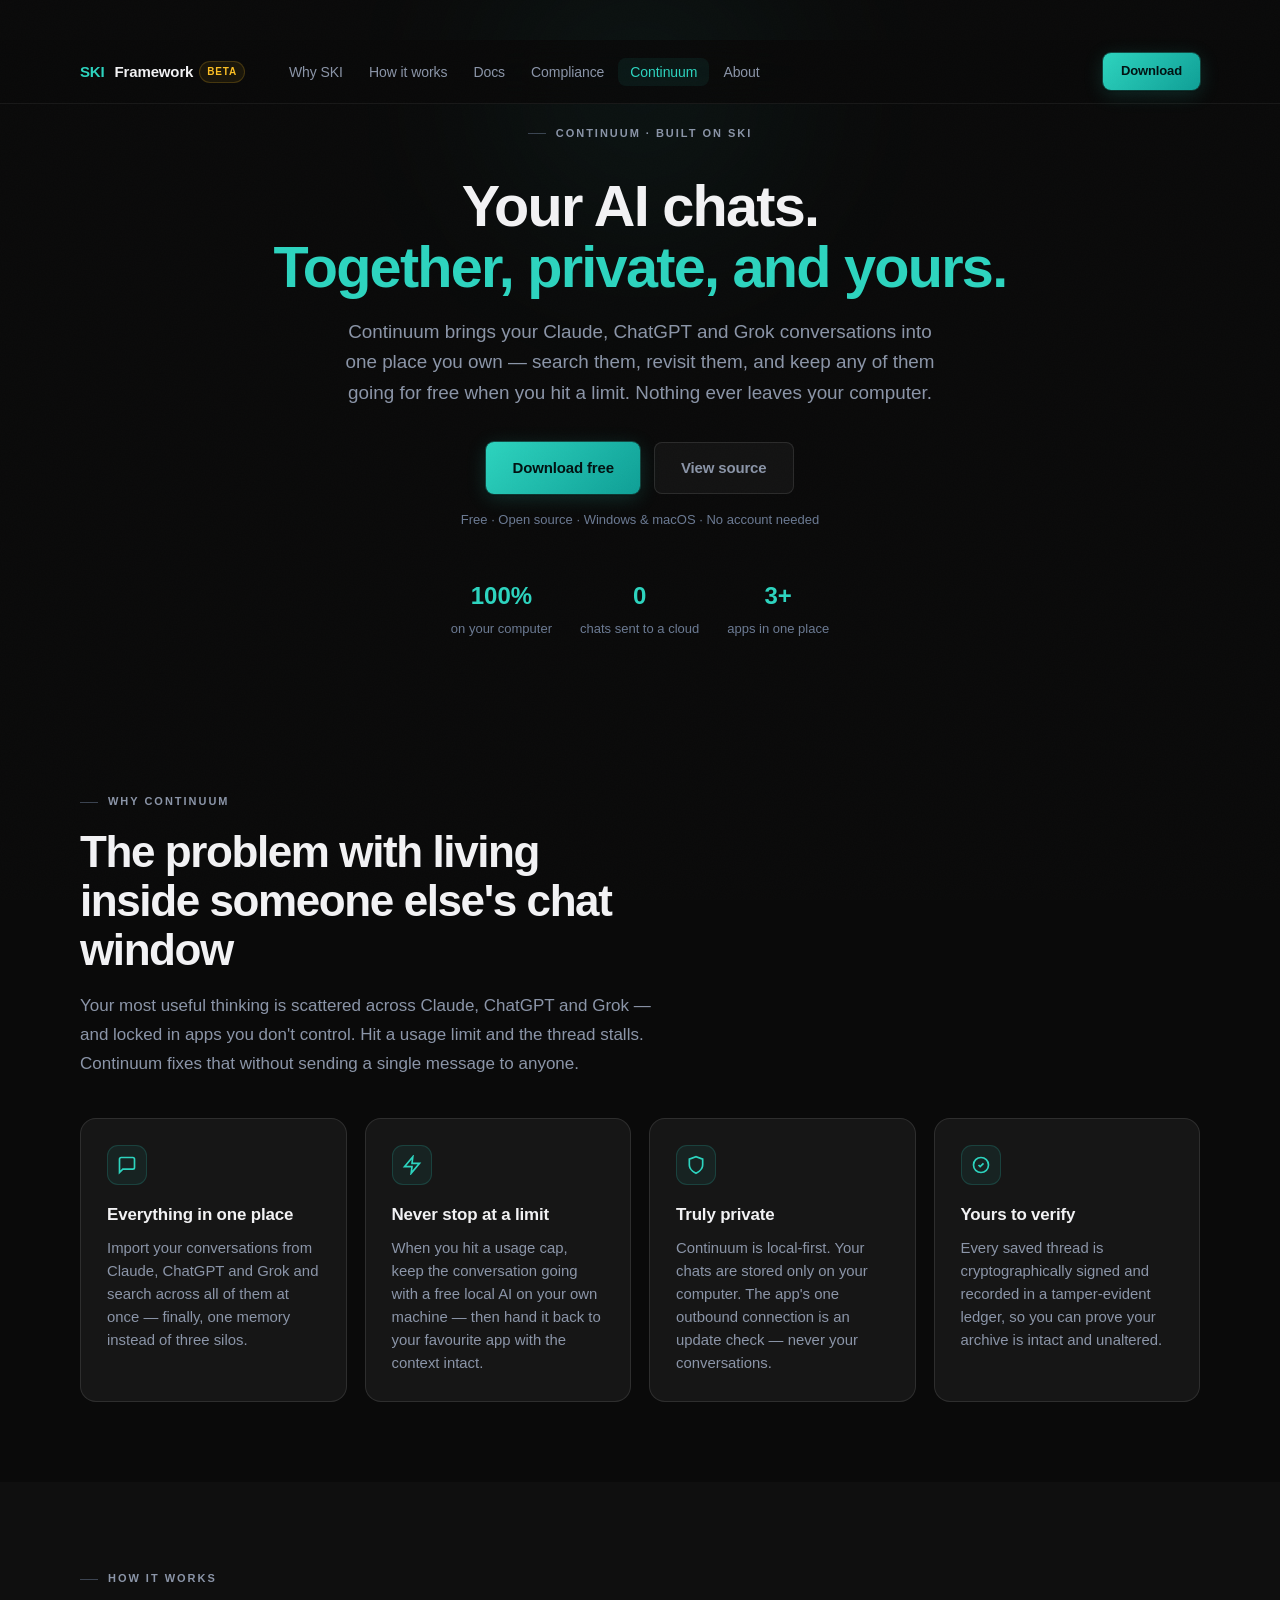
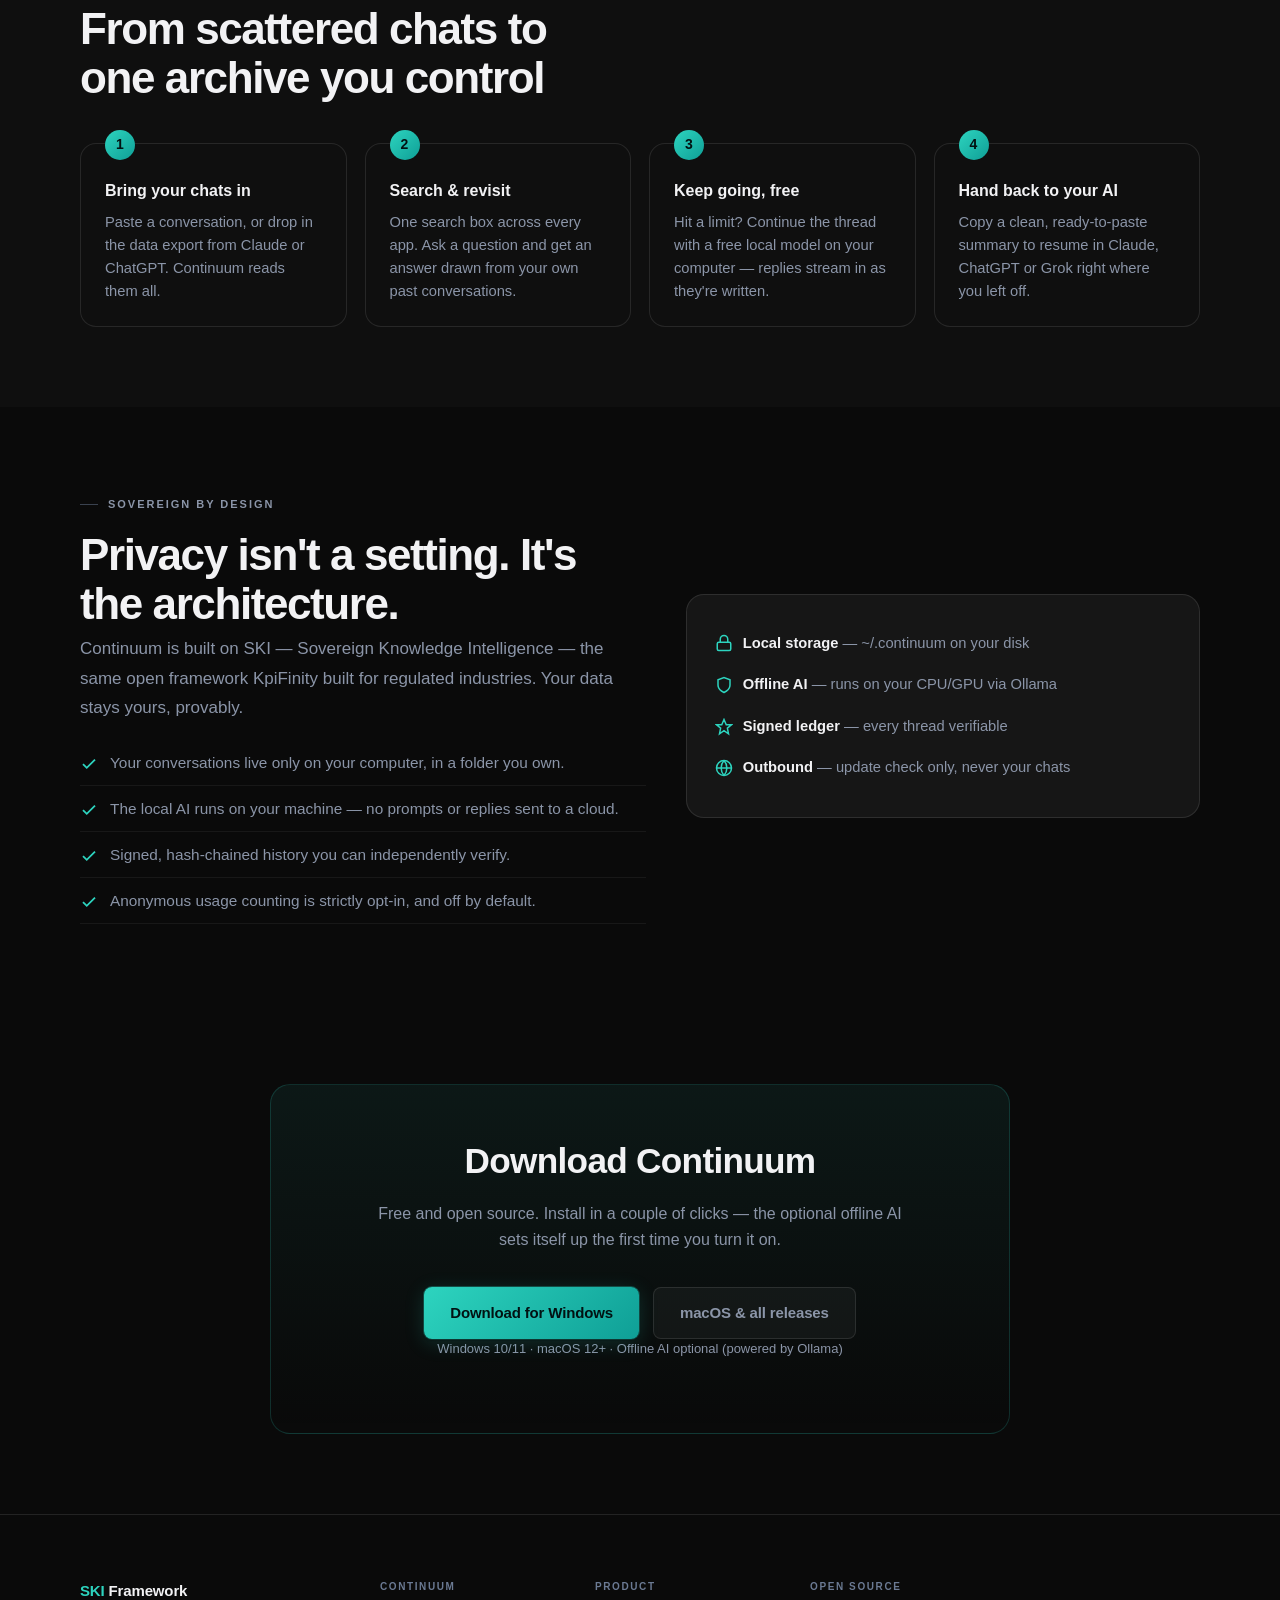
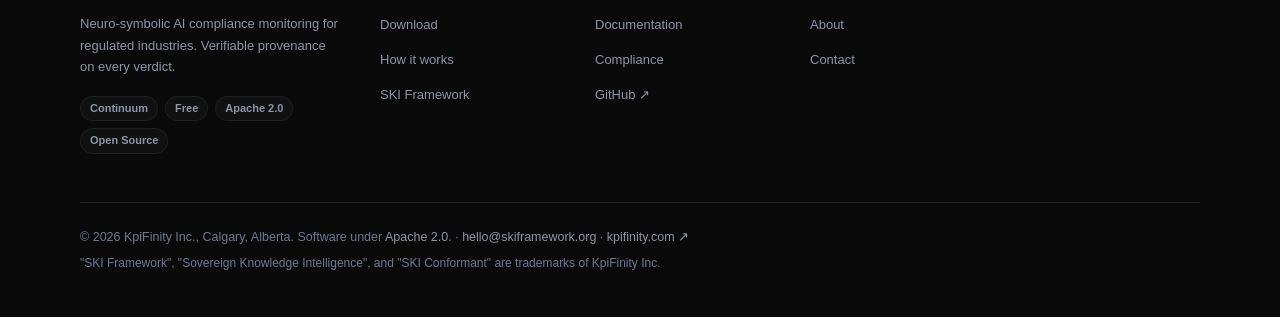
==== commit 6fe9499d: "Recreate clean Continuum page (download -> releases)" ====
--- a/continuum/index.html
+++ b/continuum/index.html
@@ -279,284 +279,3 @@
 <script src="../assets/js/main.js" defer></script>
 </body>
 </html>
-<!DOCTYPE html>
-<html lang="en">
-<head>
-<meta charset="UTF-8">
-<meta name="viewport" content="width=device-width, initial-scale=1.0">
-<title>Continuum · Your AI chats, together and private</title>
-<meta name="description" content="Continuum brings your Claude, ChatGPT and Grok conversations into one private place you own. Search them, keep them going for free when you hit a limit, and own a verifiable copy. Nothing leaves your computer. Built on SKI.">
-<meta property="og:title" content="Continuum · Your AI chats, together and private">
-<meta property="og:description" content="One private home for your Claude, ChatGPT and Grok chats. Search everything, continue locally when you hit a limit, own a verifiable copy. Nothing leaves your computer.">
-<meta property="og:type" content="website">
-<meta property="og:url" content="https://skiframework.org/continuum/">
-<meta property="og:image" content="https://skiframework.org/assets/images/og.png">
-<meta name="twitter:card" content="summary_large_image">
-<meta name="twitter:title" content="Continuum · Your AI chats, together and private">
-<meta name="twitter:description" content="One private home for your Claude, ChatGPT and Grok chats. Continue locally when you hit a limit. Nothing leaves your computer.">
-<meta name="twitter:image" content="https://skiframework.org/assets/images/og.png">
-<link rel="canonical" href="https://skiframework.org/continuum/">
-<meta name="theme-color" content="#0A0A0A">
-<link rel="icon" href="data:image/svg+xml,<svg xmlns='http://www.w3.org/2000/svg' viewBox='0 0 100 100'><rect width='100' height='100' rx='20' fill='%230A0A0A'/><polygon points='50,7 93,50 50,93 7,50' fill='rgba(45,212,191,0.10)' stroke='%232DD4BF' stroke-width='6' stroke-linejoin='round'/><circle cx='50' cy='50' r='19' fill='%232DD4BF'/></svg>">
-<link rel="preconnect" href="https://fonts.bunny.net">
-<link href="https://fonts.bunny.net/css?family=plus-jakarta-sans:300,400,500,600,700,800,900&display=swap" rel="stylesheet">
-<link rel="stylesheet" href="../assets/css/styles.css">
-<style>
-  /* Continuum page — scoped extras on top of the shared SKI stylesheet */
-  .cont-hero { padding: 116px 0 64px; text-align: center; position: relative; overflow: hidden; }
-  .cont-hero .container { max-width: 880px; position: relative; z-index: 1; }
-  .cont-orb { position: absolute; border-radius: 50%; filter: blur(90px); opacity: 0.5; z-index: 0; }
-  .cont-orb-1 { width: 420px; height: 420px; background: radial-gradient(circle, rgba(45,212,191,0.18), transparent 70%); top: -120px; left: 50%; transform: translateX(-50%); }
-  .cont-h1 { font-size: clamp(2.2rem, 5vw, 3.6rem); line-height: 1.05; letter-spacing: -0.03em; font-weight: 800; margin: 18px 0 0; }
-  .cont-h1 em { color: var(--teal); font-style: normal; }
-  .cont-sub { color: var(--text-2); font-size: clamp(1rem, 2vw, 1.18rem); line-height: 1.6; max-width: 620px; margin: 20px auto 0; }
-  .cont-ctas { display: flex; gap: 14px; justify-content: center; flex-wrap: wrap; margin-top: 34px; }
-  .cont-ctas .btn { padding: 13px 26px; font-size: 15px; }
-  .cont-mini { color: var(--text-3); font-size: 13px; margin-top: 16px; }
-  .cont-trust { display: flex; gap: 28px; justify-content: center; flex-wrap: wrap; margin-top: 46px; }
-  .cont-trust div { text-align: center; }
-  .cont-trust b { display: block; color: var(--teal); font-size: 1.5rem; font-weight: 800; }
-  .cont-trust span { color: var(--text-3); font-size: 13px; }
-  .cont-grid { display: grid; grid-template-columns: repeat(auto-fit, minmax(250px, 1fr)); gap: 18px; margin-top: 40px; }
-  .cont-card { background: var(--bg-card); border: 1px solid var(--border); border-radius: 16px; padding: 26px; transition: border-color .18s, transform .18s; }
-  .cont-card:hover { border-color: var(--teal-border); transform: translateY(-2px); }
-  .cont-card .ic { width: 40px; height: 40px; border-radius: 11px; background: var(--teal-bg); border: 1px solid var(--teal-border); display: flex; align-items: center; justify-content: center; color: var(--teal); margin-bottom: 16px; }
-  .cont-card h3 { font-size: 1.06rem; margin: 0 0 8px; letter-spacing: -0.01em; }
-  .cont-card p { color: var(--text-2); font-size: 0.93rem; line-height: 1.55; margin: 0; }
-  .cont-steps { counter-reset: step; display: grid; grid-template-columns: repeat(auto-fit, minmax(240px, 1fr)); gap: 18px; margin-top: 40px; }
-  .cont-step { position: relative; padding: 26px 24px 24px; background: var(--bg-1); border: 1px solid var(--border); border-radius: 16px; }
-  .cont-step::before { counter-increment: step; content: counter(step); position: absolute; top: -14px; left: 24px; width: 30px; height: 30px; border-radius: 50%; background: linear-gradient(135deg,#2DD4BF,#0F9F96); color: #021212; font-weight: 800; font-size: 14px; display: flex; align-items: center; justify-content: center; }
-  .cont-step h3 { font-size: 1rem; margin: 8px 0 8px; }
-  .cont-step p { color: var(--text-2); font-size: 0.92rem; line-height: 1.55; margin: 0; }
-  .cont-split { display: grid; grid-template-columns: 1.1fr 1fr; gap: 40px; align-items: center; }
-  .cont-split ul { list-style: none; padding: 0; margin: 18px 0 0; }
-  .cont-split li { display: flex; gap: 12px; padding: 11px 0; border-bottom: 1px solid var(--border-m); color: var(--text-2); font-size: 0.96rem; line-height: 1.5; }
-  .cont-split li svg { flex-shrink: 0; color: var(--teal); margin-top: 3px; }
-  .cont-panel { background: var(--bg-card); border: 1px solid var(--border); border-radius: 18px; padding: 28px; }
-  .cont-panel .row { display: flex; align-items: center; gap: 10px; padding: 9px 0; color: var(--text-2); font-size: 0.92rem; }
-  .cont-panel .row b { color: var(--text); font-weight: 600; }
-  .cont-dl { text-align: center; background: linear-gradient(180deg, var(--teal-bg), transparent); border: 1px solid var(--teal-border); border-radius: 20px; padding: 48px 28px; }
-  .cont-dl h2 { font-size: clamp(1.6rem, 3vw, 2.2rem); letter-spacing: -0.02em; margin: 0 0 12px; }
-  .cont-dl p { color: var(--text-2); max-width: 540px; margin: 0 auto 26px; line-height: 1.6; }
-  .cont-platforms { color: var(--text-3); font-size: 13px; margin-top: 18px; }
-  @media (max-width: 760px){ .cont-split { grid-template-columns: 1fr; gap: 28px; } }
-</style>
-<script type="application/ld+json">
-{
-  "@context": "https://schema.org",
-  "@type": "SoftwareApplication",
-  "name": "Continuum",
-  "applicationCategory": "ProductivityApplication",
-  "operatingSystem": "Windows, macOS",
-  "offers": { "@type": "Offer", "price": "0", "priceCurrency": "USD" },
-  "description": "A private, local-first home for your Claude, ChatGPT and Grok conversations. Search them, continue locally when you hit a limit, and own a verifiable copy. Nothing leaves your computer.",
-  "url": "https://skiframework.org/continuum/",
-  "publisher": { "@type": "Organization", "name": "KpiFinity Inc." }
-}
-</script>
-</head>
-<body>
-<a href="#main-content" class="skip-link">Skip to main content</a>
-
-<header>
-  <nav class="nav" role="navigation" aria-label="Main navigation">
-    <div class="nav-inner">
-      <a href="../index.html" class="nav-logo" aria-label="SKI Framework home">
-        <span class="logo-ski">SKI</span>&nbsp;Framework
-        <span class="logo-beta">beta</span>
-      </a>
-      <ul class="nav-links" role="list">
-        <li><a href="../index.html#why">Why SKI</a></li>
-        <li><a href="../index.html?demo">How it works</a></li>
-        <li><a href="../docs.html">Docs</a></li>
-        <li><a href="../compliance.html">Compliance</a></li>
-        <li><a href="index.html" class="active">Continuum</a></li>
-        <li><a href="../about.html">About</a></li>
-      </ul>
-      <div class="nav-actions">
-        <a href="#download" class="btn btn-primary" style="padding:8px 18px;font-size:13px">Download</a>
-        <button class="nav-hamburger" aria-label="Open menu" aria-expanded="false" aria-controls="mobile-nav">
-          <span></span><span></span><span></span>
-        </button>
-      </div>
-    </div>
-  </nav>
-  <div class="nav-mobile" id="mobile-nav" role="dialog" aria-modal="true" aria-label="Mobile navigation">
-    <a href="../index.html#why">Why SKI</a>
-    <a href="../index.html?demo">How it works</a>
-    <a href="../docs.html">Docs</a>
-    <a href="../compliance.html">Compliance</a>
-    <a href="index.html">Continuum</a>
-    <a href="../about.html">About</a>
-    <a href="#download">Download ↓</a>
-  </div>
-</header>
-
-<main id="main-content">
-
-  <!-- HERO -->
-  <section class="cont-hero">
-    <div class="cont-orb cont-orb-1" aria-hidden="true"></div>
-    <div class="container">
-      <div class="section-label">Continuum · built on SKI</div>
-      <h1 class="cont-h1">Your AI chats.<br><em>Together, private, and yours.</em></h1>
-      <p class="cont-sub">Continuum brings your Claude, ChatGPT and Grok conversations into one place you own — search them, revisit them, and keep any of them going for free when you hit a limit. Nothing ever leaves your computer.</p>
-      <div class="cont-ctas">
-        <a href="#download" class="btn btn-primary">Download free</a>
-        <a href="https://github.com/kpifinity/ski-framework" class="btn btn-secondary" target="_blank" rel="noopener">View source</a>
-      </div>
-      <p class="cont-mini">Free · Open source · Windows &amp; macOS · No account needed</p>
-      <div class="cont-trust">
-        <div><b>100%</b><span>on your computer</span></div>
-        <div><b>0</b><span>chats sent to a cloud</span></div>
-        <div><b>3+</b><span>apps in one place</span></div>
-      </div>
-    </div>
-  </section>
-
-  <!-- WHY -->
-  <section class="section">
-    <div class="container">
-      <div class="section-label">Why Continuum</div>
-      <h2 class="section-title">The problem with living inside someone else's chat window</h2>
-      <p class="section-sub">Your most useful thinking is scattered across Claude, ChatGPT and Grok — and locked in apps you don't control. Hit a usage limit and the thread stalls. Continuum fixes that without sending a single message to anyone.</p>
-      <div class="cont-grid">
-        <div class="cont-card">
-          <div class="ic" aria-hidden="true"><svg width="20" height="20" viewBox="0 0 24 24" fill="none" stroke="currentColor" stroke-width="2"><path d="M21 15a2 2 0 0 1-2 2H7l-4 4V5a2 2 0 0 1 2-2h14a2 2 0 0 1 2 2z"/></svg></div>
-          <h3>Everything in one place</h3>
-          <p>Import your conversations from Claude, ChatGPT and Grok and search across all of them at once — finally, one memory instead of three silos.</p>
-        </div>
-        <div class="cont-card">
-          <div class="ic" aria-hidden="true"><svg width="20" height="20" viewBox="0 0 24 24" fill="none" stroke="currentColor" stroke-width="2"><path d="M13 2L3 14h9l-1 8 10-12h-9z"/></svg></div>
-          <h3>Never stop at a limit</h3>
-          <p>When you hit a usage cap, keep the conversation going with a free local AI on your own machine — then hand it back to your favourite app with the context intact.</p>
-        </div>
-        <div class="cont-card">
-          <div class="ic" aria-hidden="true"><svg width="20" height="20" viewBox="0 0 24 24" fill="none" stroke="currentColor" stroke-width="2"><path d="M12 22s8-4 8-10V5l-8-3-8 3v7c0 6 8 10 8 10z"/></svg></div>
-          <h3>Truly private</h3>
-          <p>Continuum is local-first. Your chats are stored only on your computer. The app's one outbound connection is an update check — never your conversations.</p>
-        </div>
-        <div class="cont-card">
-          <div class="ic" aria-hidden="true"><svg width="20" height="20" viewBox="0 0 24 24" fill="none" stroke="currentColor" stroke-width="2"><path d="M9 12l2 2 4-4"/><circle cx="12" cy="12" r="9"/></svg></div>
-          <h3>Yours to verify</h3>
-          <p>Every saved thread is cryptographically signed and recorded in a tamper-evident ledger, so you can prove your archive is intact and unaltered.</p>
-        </div>
-      </div>
-    </div>
-  </section>
-
-  <!-- HOW IT WORKS -->
-  <section class="section" style="background:var(--bg-1)">
-    <div class="container">
-      <div class="section-label">How it works</div>
-      <h2 class="section-title">From scattered chats to one archive you control</h2>
-      <div class="cont-steps">
-        <div class="cont-step">
-          <h3>Bring your chats in</h3>
-          <p>Paste a conversation, or drop in the data export from Claude or ChatGPT. Continuum reads them all.</p>
-        </div>
-        <div class="cont-step">
-          <h3>Search &amp; revisit</h3>
-          <p>One search box across every app. Ask a question and get an answer drawn from your own past conversations.</p>
-        </div>
-        <div class="cont-step">
-          <h3>Keep going, free</h3>
-          <p>Hit a limit? Continue the thread with a free local model on your computer — replies stream in as they're written.</p>
-        </div>
-        <div class="cont-step">
-          <h3>Hand back to your AI</h3>
-          <p>Copy a clean, ready-to-paste summary to resume in Claude, ChatGPT or Grok right where you left off.</p>
-        </div>
-      </div>
-    </div>
-  </section>
-
-  <!-- SOVEREIGNTY -->
-  <section class="section">
-    <div class="container">
-      <div class="cont-split">
-        <div>
-          <div class="section-label">Sovereign by design</div>
-          <h2 class="section-title" style="margin-bottom:6px">Privacy isn't a setting. It's the architecture.</h2>
-          <p class="section-sub" style="margin-bottom:0">Continuum is built on SKI — Sovereign Knowledge Intelligence — the same open framework KpiFinity built for regulated industries. Your data stays yours, provably.</p>
-          <ul>
-            <li><svg width="18" height="18" viewBox="0 0 24 24" fill="none" stroke="currentColor" stroke-width="2.4"><path d="M20 6L9 17l-5-5"/></svg><span>Your conversations live only on your computer, in a folder you own.</span></li>
-            <li><svg width="18" height="18" viewBox="0 0 24 24" fill="none" stroke="currentColor" stroke-width="2.4"><path d="M20 6L9 17l-5-5"/></svg><span>The local AI runs on your machine — no prompts or replies sent to a cloud.</span></li>
-            <li><svg width="18" height="18" viewBox="0 0 24 24" fill="none" stroke="currentColor" stroke-width="2.4"><path d="M20 6L9 17l-5-5"/></svg><span>Signed, hash-chained history you can independently verify.</span></li>
-            <li><svg width="18" height="18" viewBox="0 0 24 24" fill="none" stroke="currentColor" stroke-width="2.4"><path d="M20 6L9 17l-5-5"/></svg><span>Anonymous usage counting is strictly opt-in, and off by default.</span></li>
-          </ul>
-        </div>
-        <div class="cont-panel" aria-hidden="true">
-          <div class="row"><svg width="18" height="18" viewBox="0 0 24 24" fill="none" stroke="var(--teal)" stroke-width="2"><rect x="3" y="11" width="18" height="11" rx="2"/><path d="M7 11V7a5 5 0 0 1 10 0v4"/></svg><span><b>Local storage</b> — ~/.continuum on your disk</span></div>
-          <div class="row"><svg width="18" height="18" viewBox="0 0 24 24" fill="none" stroke="var(--teal)" stroke-width="2"><path d="M12 22s8-4 8-10V5l-8-3-8 3v7c0 6 8 10 8 10z"/></svg><span><b>Offline AI</b> — runs on your CPU/GPU via Ollama</span></div>
-          <div class="row"><svg width="18" height="18" viewBox="0 0 24 24" fill="none" stroke="var(--teal)" stroke-width="2"><path d="M12 2l3 7h7l-5.5 4.5L18 21l-6-4-6 4 1.5-7.5L2 9h7z"/></svg><span><b>Signed ledger</b> — every thread verifiable</span></div>
-          <div class="row"><svg width="18" height="18" viewBox="0 0 24 24" fill="none" stroke="var(--teal)" stroke-width="2"><circle cx="12" cy="12" r="10"/><path d="M2 12h20M12 2a15 15 0 0 1 0 20M12 2a15 15 0 0 0 0 20"/></svg><span><b>Outbound</b> — update check only, never your chats</span></div>
-        </div>
-      </div>
-    </div>
-  </section>
-
-  <!-- DOWNLOAD -->
-  <section class="section" id="download">
-    <div class="container" style="max-width:820px">
-      <div class="cont-dl">
-        <h2>Download Continuum</h2>
-        <p>Free and open source. Install in a couple of clicks — the optional offline AI sets itself up the first time you turn it on.</p>
-        <div class="cont-ctas">
-          <a href="https://github.com/kpifinity/continuum/releases/latest" class="btn btn-primary" target="_blank" rel="noopener">Download for Windows</a>
-          <a href="https://github.com/kpifinity/continuum/releases/latest" class="btn btn-secondary" target="_blank" rel="noopener">macOS &amp; all releases</a>
-        </div>
-        <p class="cont-platforms">Windows 10/11 · macOS 12+ · Offline AI optional (powered by Ollama)</p>
-      </div>
-    </div>
-  </section>
-
-</main>
-
-<footer class="footer">
-  <div class="container">
-    <div class="footer-grid">
-      <div class="footer-brand">
-        <div class="footer-logo"><span class="logo-ski">SKI</span> Framework</div>
-        <p class="footer-tagline">Neuro-symbolic AI compliance monitoring for regulated industries. Verifiable provenance on every verdict.</p>
-        <div class="footer-badges">
-          <span class="footer-badge">Continuum</span>
-          <span class="footer-badge">Free</span>
-          <span class="footer-badge">Apache 2.0</span>
-          <span class="footer-badge">Open Source</span>
-        </div>
-      </div>
-      <div class="footer-col">
-        <h4>Continuum</h4>
-        <ul>
-          <li><a href="#download">Download</a></li>
-          <li><a href="index.html#how-it-works">How it works</a></li>
-          <li><a href="../index.html">SKI Framework</a></li>
-        </ul>
-      </div>
-      <div class="footer-col">
-        <h4>Product</h4>
-        <ul>
-          <li><a href="../docs.html">Documentation</a></li>
-          <li><a href="../compliance.html">Compliance</a></li>
-          <li><a href="https://github.com/kpifinity/ski-framework" target="_blank" rel="noopener">GitHub ↗</a></li>
-        </ul>
-      </div>
-      <div class="footer-col">
-        <h4>Open Source</h4>
-        <ul>
-          <li><a href="../about.html">About</a></li>
-          <li><a href="mailto:hello@skiframework.org">Contact</a></li>
-        </ul>
-      </div>
-    </div>
-    <div class="footer-bottom">
-      <p class="footer-copy">© 2026 KpiFinity Inc., Calgary, Alberta. Software under <a href="https://github.com/kpifinity/ski-framework/blob/main/LICENSE" target="_blank" rel="noopener">Apache 2.0</a>. · <a href="mailto:hello@skiframework.org">hello@skiframework.org</a> · <a href="https://kpifinity.com" target="_blank" rel="noopener">kpifinity.com ↗</a></p>
-      <p class="footer-trademark">"SKI Framework", "Sovereign Knowledge Intelligence", and "SKI Conformant" are trademarks of KpiFinity Inc.</p>
-    </div>
-  </div>
-</footer>
-
-<script src="../assets/js/main.js" defer></script>
-</body>
-</html>
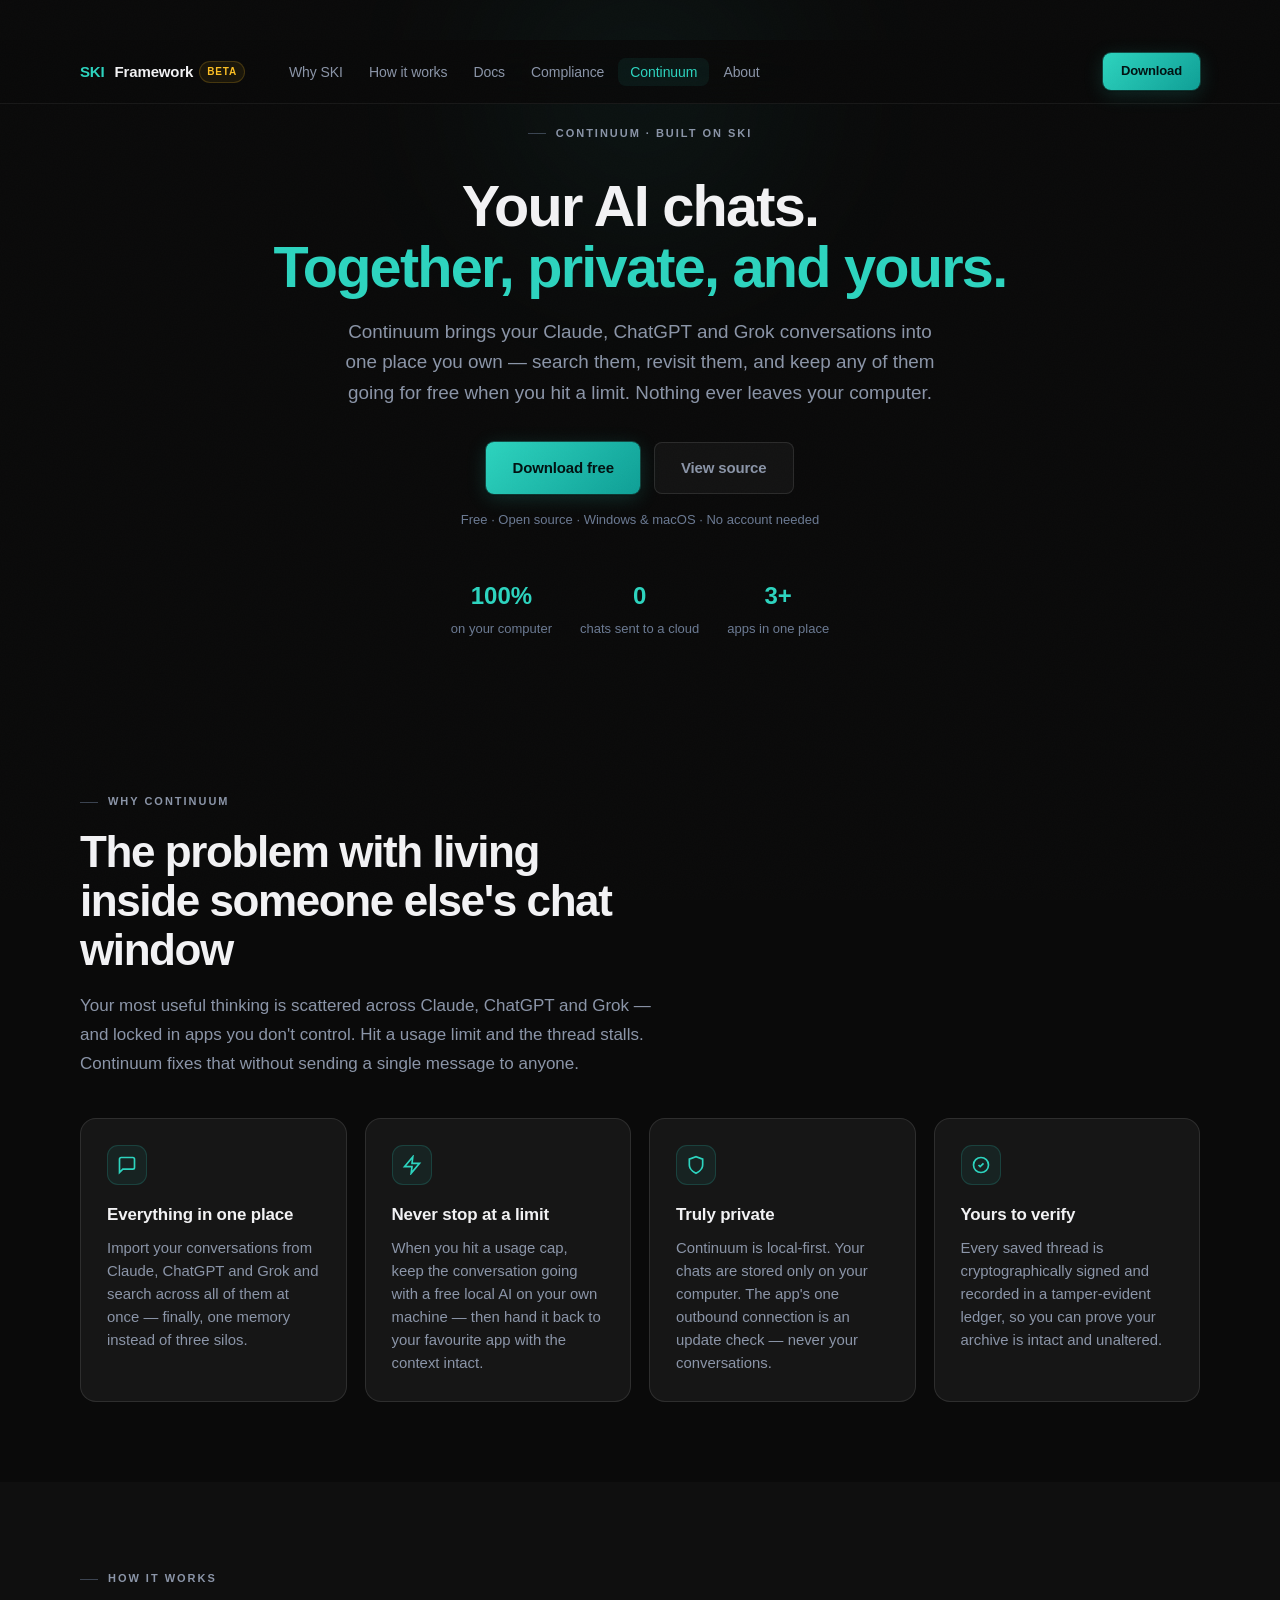
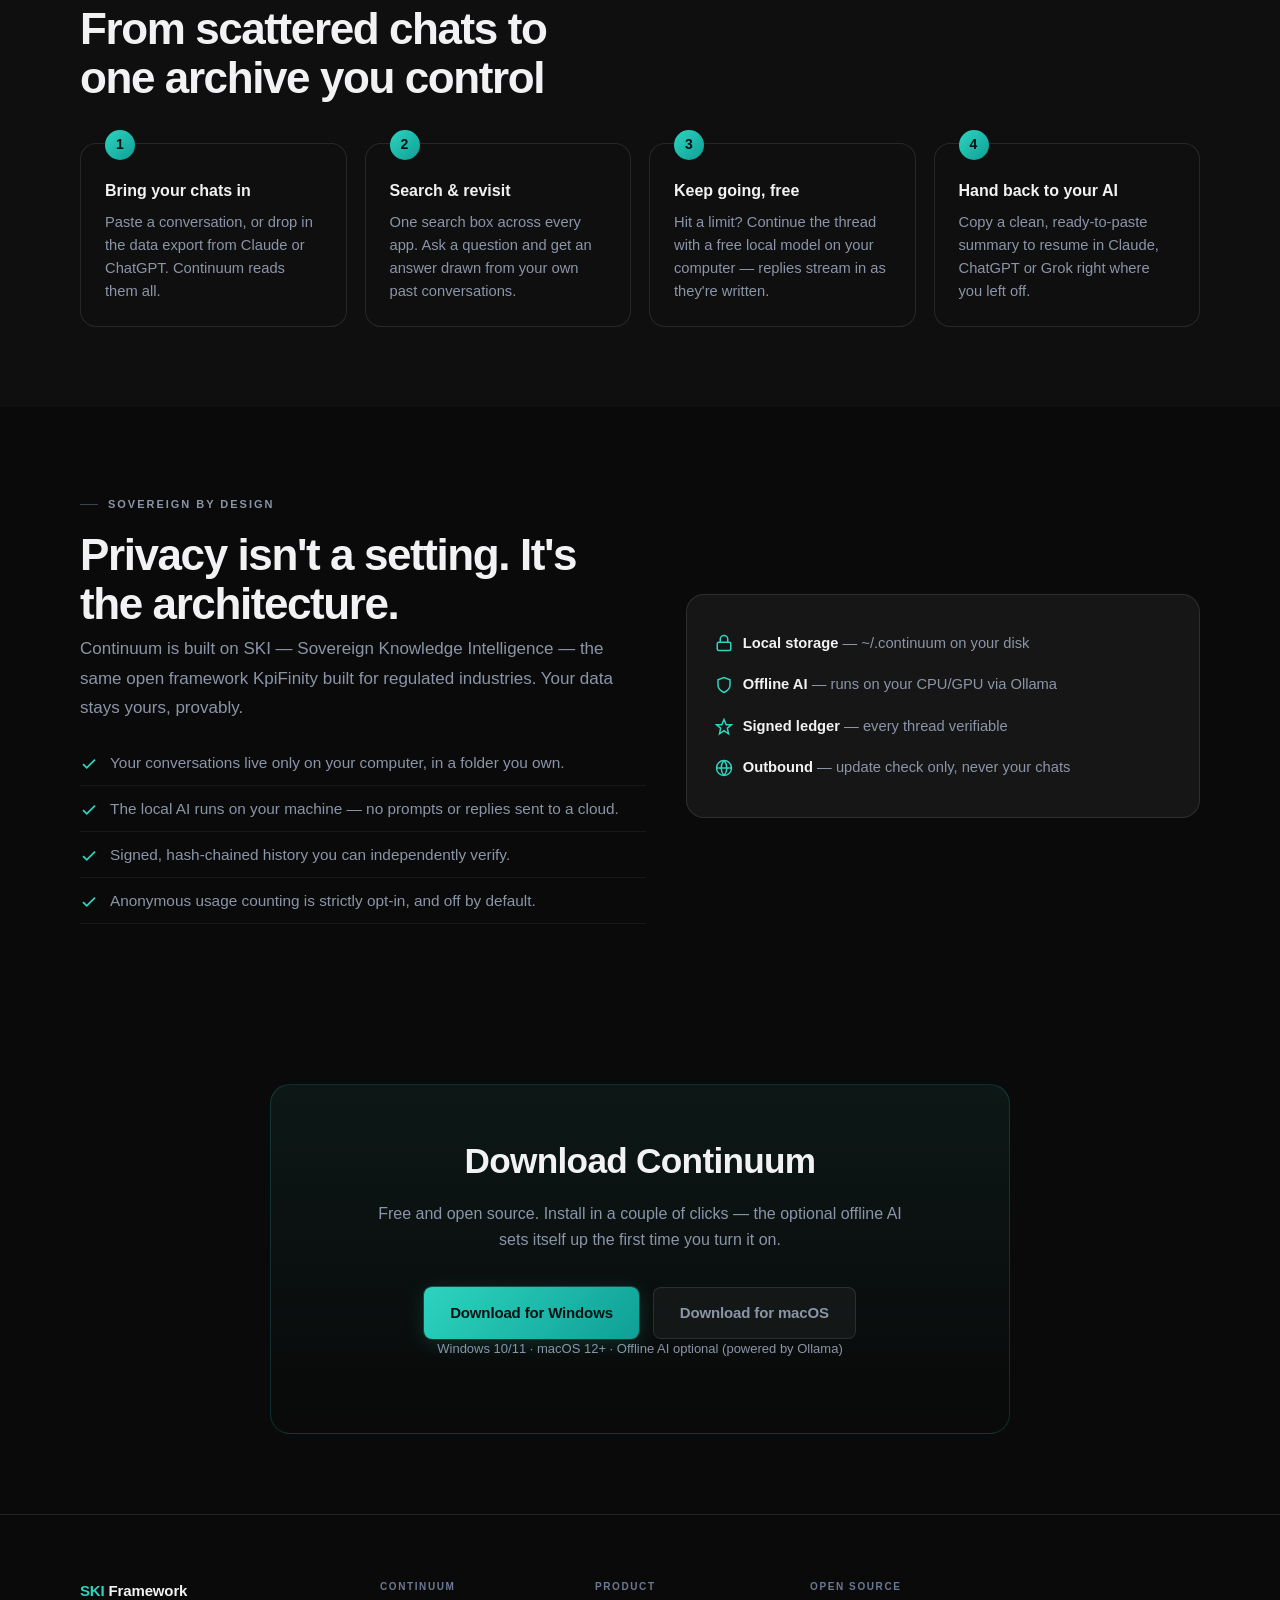
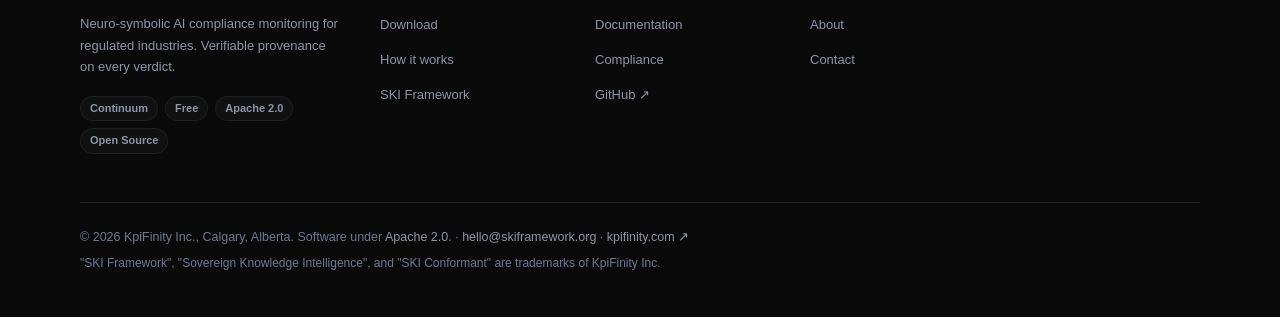
==== commit e72c0162: "Add files via upload" ====
--- a/continuum/index.html
+++ b/continuum/index.html
@@ -222,8 +222,8 @@
         <h2>Download Continuum</h2>
         <p>Free and open source. Install in a couple of clicks — the optional offline AI sets itself up the first time you turn it on.</p>
         <div class="cont-ctas">
-          <a href="https://github.com/kpifinity/continuum/releases" class="btn btn-primary" target="_blank" rel="noopener">Download for Windows</a>
-          <a href="https://github.com/kpifinity/continuum/releases" class="btn btn-secondary" target="_blank" rel="noopener">macOS &amp; all releases</a>
+          <a href="https://github.com/kpifinity/continuum/releases/latest/download/Continuum-Setup.exe" class="btn btn-primary" target="_blank" rel="noopener">Download for Windows</a>
+          <a href="https://github.com/kpifinity/continuum/releases/latest/download/Continuum-macOS.dmg" class="btn btn-secondary" target="_blank" rel="noopener">Download for macOS</a>
         </div>
         <p class="cont-platforms">Windows 10/11 · macOS 12+ · Offline AI optional (powered by Ollama)</p>
       </div>
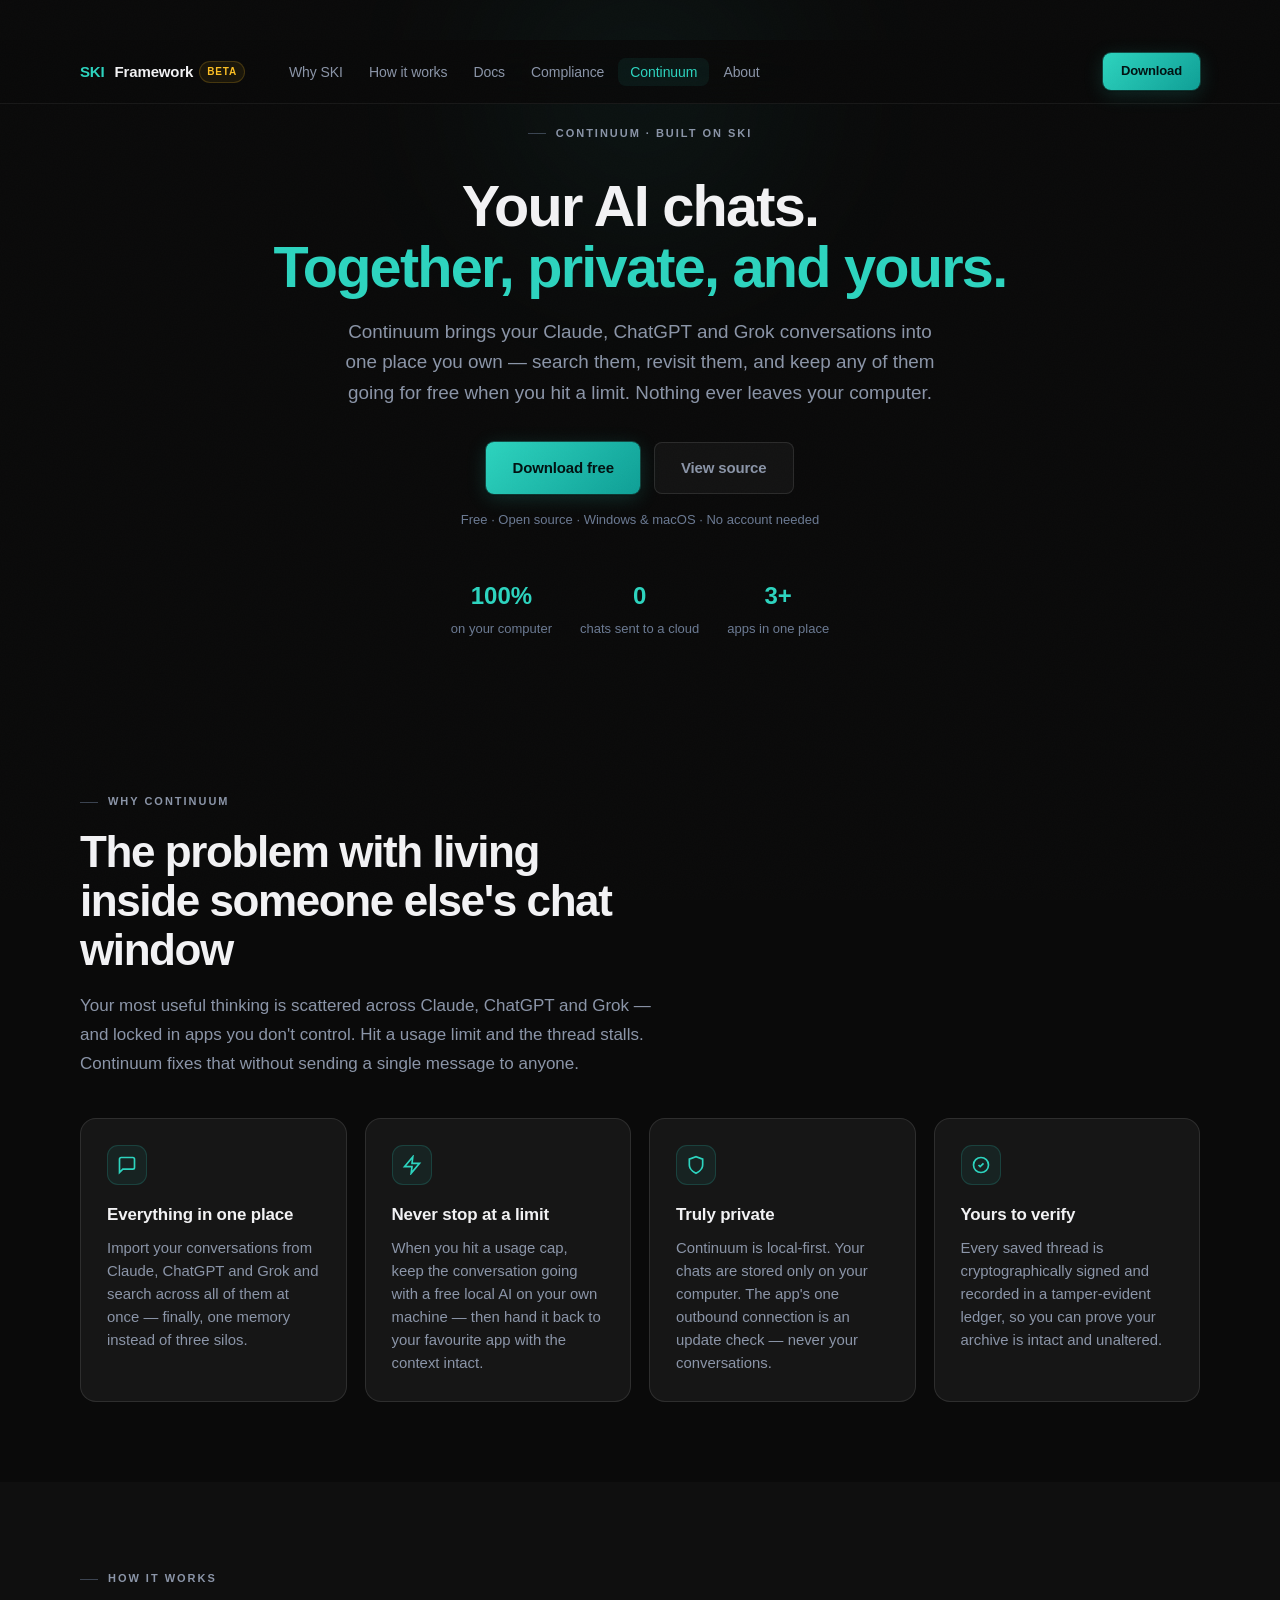
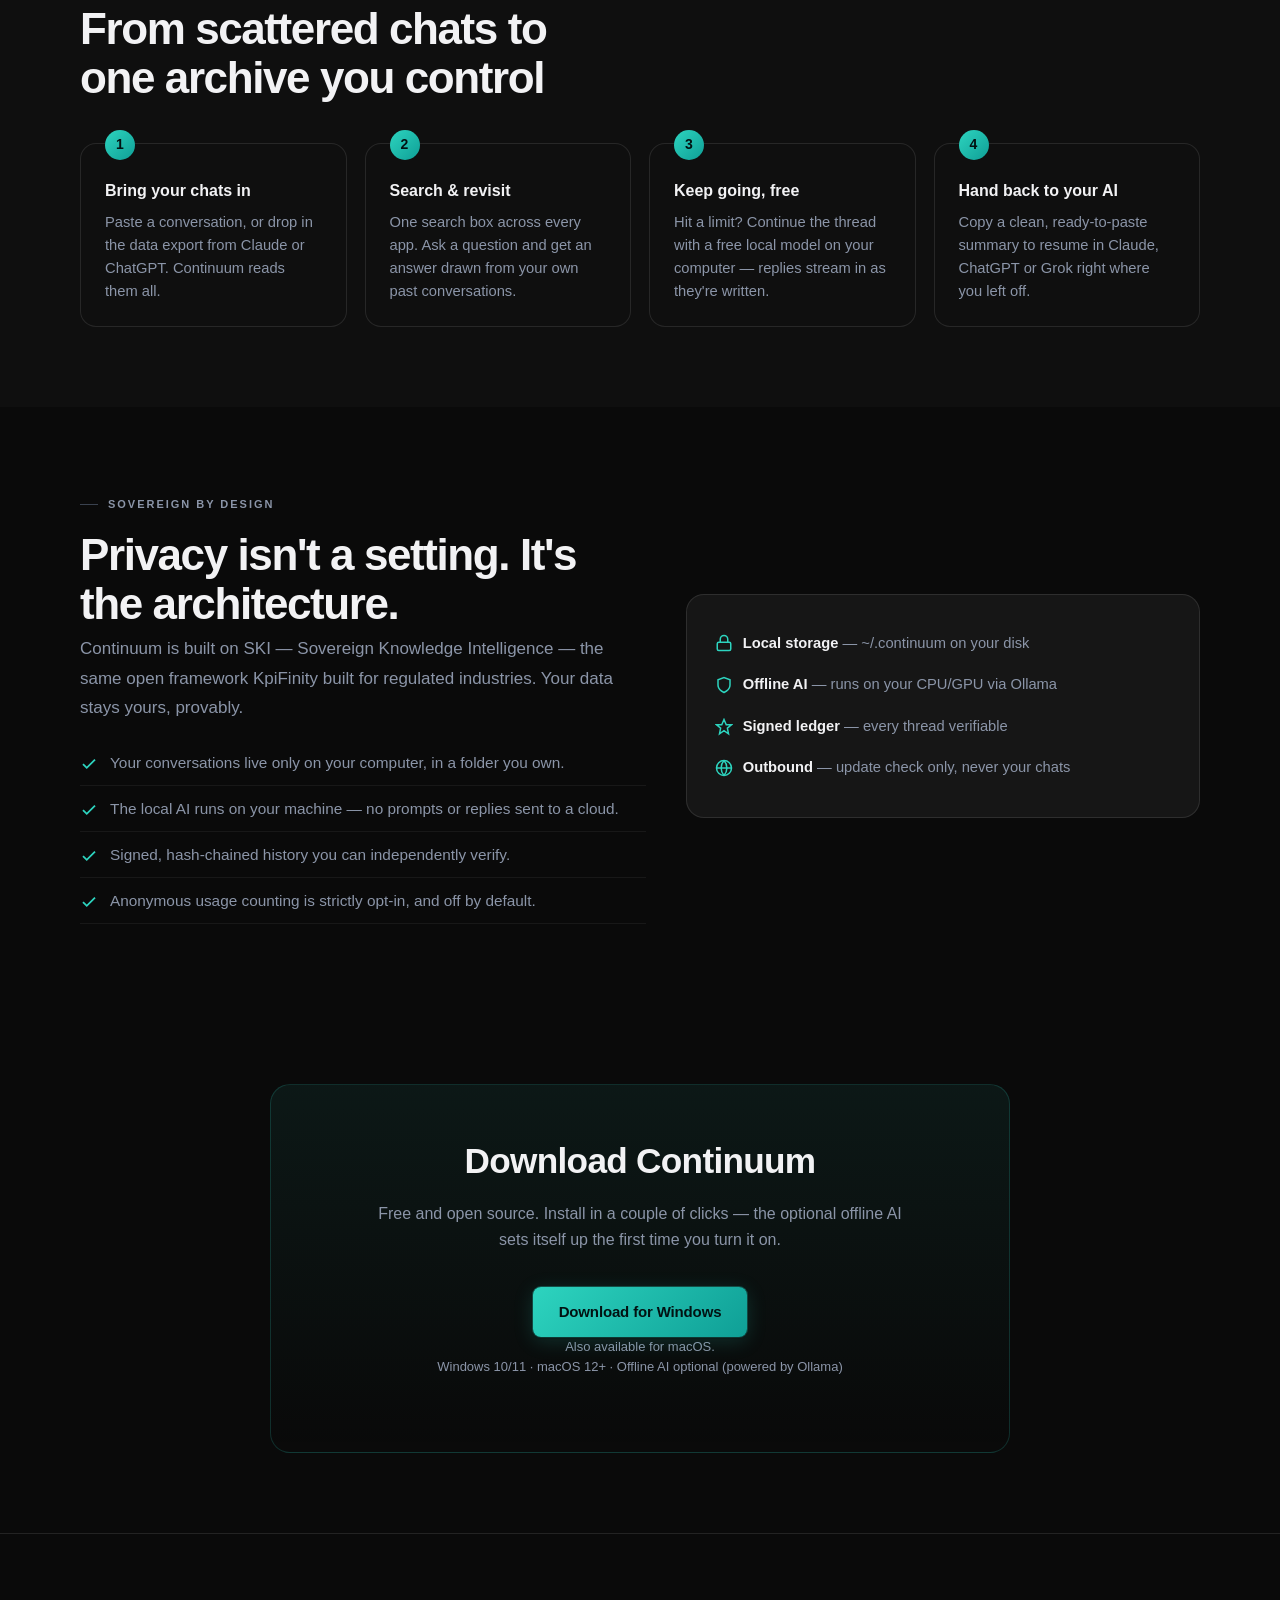
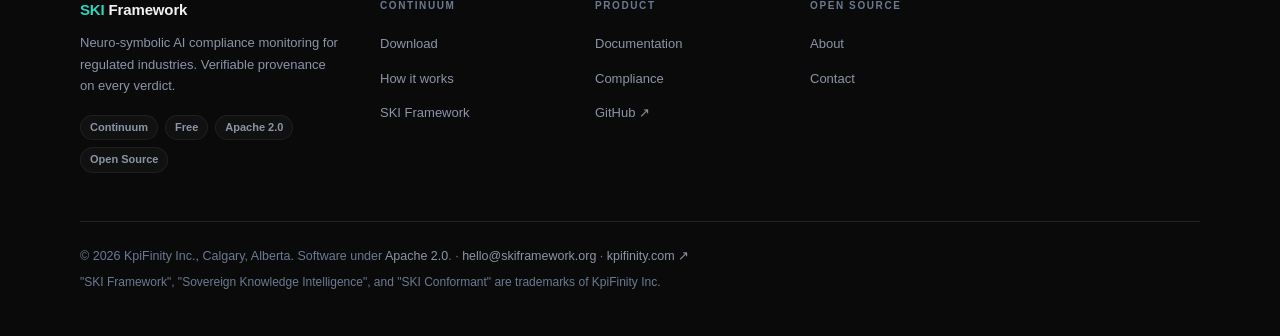
==== commit 0d1b20dd: "Add files via upload" ====
--- a/continuum/index.html
+++ b/continuum/index.html
@@ -222,10 +222,9 @@
         <h2>Download Continuum</h2>
         <p>Free and open source. Install in a couple of clicks — the optional offline AI sets itself up the first time you turn it on.</p>
         <div class="cont-ctas">
-          <a href="https://github.com/kpifinity/continuum/releases/latest/download/Continuum-Setup.exe" class="btn btn-primary" target="_blank" rel="noopener">Download for Windows</a>
-          <a href="https://github.com/kpifinity/continuum/releases/latest/download/Continuum-macOS.dmg" class="btn btn-secondary" target="_blank" rel="noopener">Download for macOS</a>
-        </div>
-        <p class="cont-platforms">Windows 10/11 · macOS 12+ · Offline AI optional (powered by Ollama)</p>
+          <a id="dl-primary" href="https://github.com/kpifinity/continuum/releases/latest/download/Continuum-Setup.exe" class="btn btn-primary" download>Download for Windows</a>
+        </div>
+        <p class="cont-platforms"><span id="dl-alt">Also available for <a id="dl-other" href="https://github.com/kpifinity/continuum/releases/latest/download/Continuum-macOS.dmg" download>macOS</a>.</span><br>Windows 10/11 · macOS 12+ · Offline AI optional (powered by Ollama)</p>
       </div>
     </div>
   </section>
@@ -276,6 +275,16 @@
   </div>
 </footer>
 
+<script>
+(function(){
+  var WIN='https://github.com/kpifinity/continuum/releases/latest/download/Continuum-Setup.exe', MAC='https://github.com/kpifinity/continuum/releases/latest/download/Continuum-macOS.dmg';
+  var isMac=/Mac/i.test(navigator.platform||"")||/Mac OS X/i.test(navigator.userAgent||"");
+  var p=document.getElementById('dl-primary'), alt=document.getElementById('dl-alt');
+  if(!p||!alt) return;
+  if(isMac){ p.href=MAC; p.textContent='Download for macOS'; alt.innerHTML='Also available for <a href="'+WIN+'" download>Windows</a>.'; }
+  else { p.href=WIN; p.textContent='Download for Windows'; alt.innerHTML='Also available for <a href="'+MAC+'" download>macOS</a>.'; }
+})();
+</script>
 <script src="../assets/js/main.js" defer></script>
 </body>
 </html>
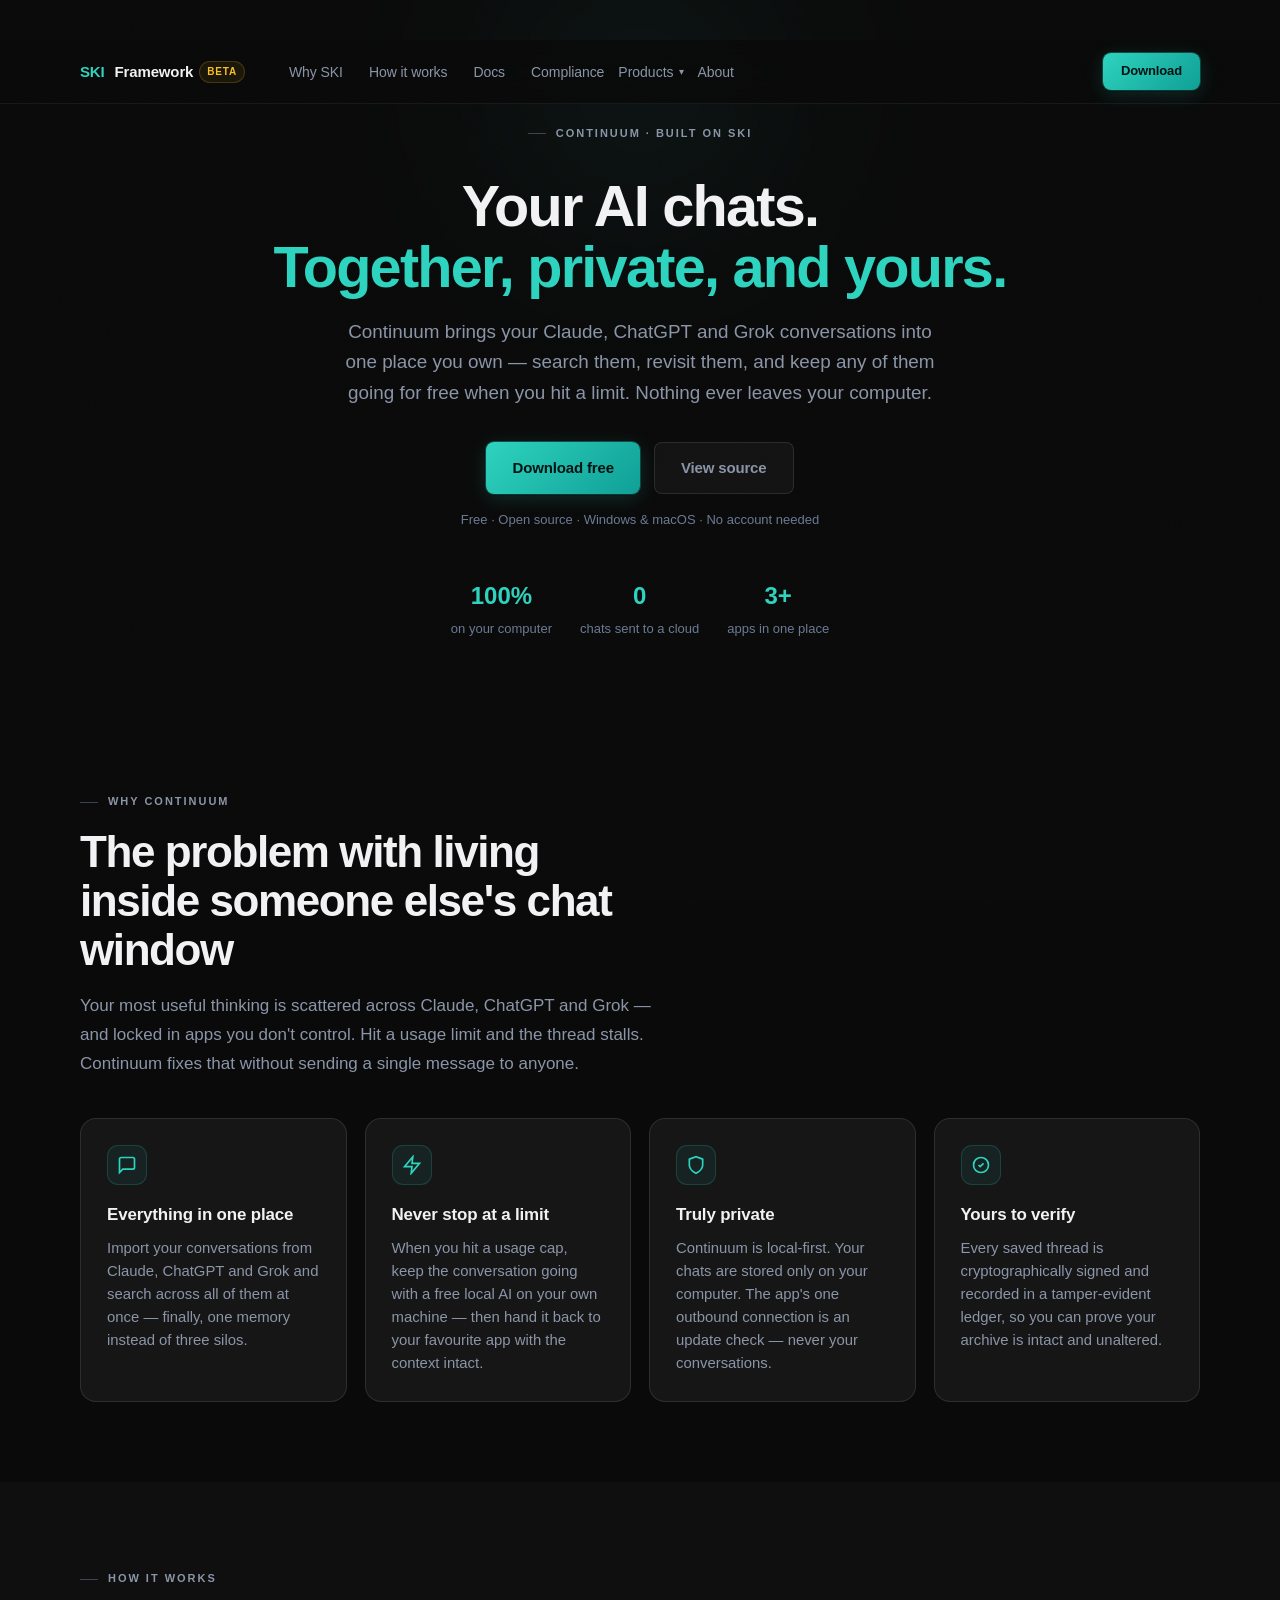
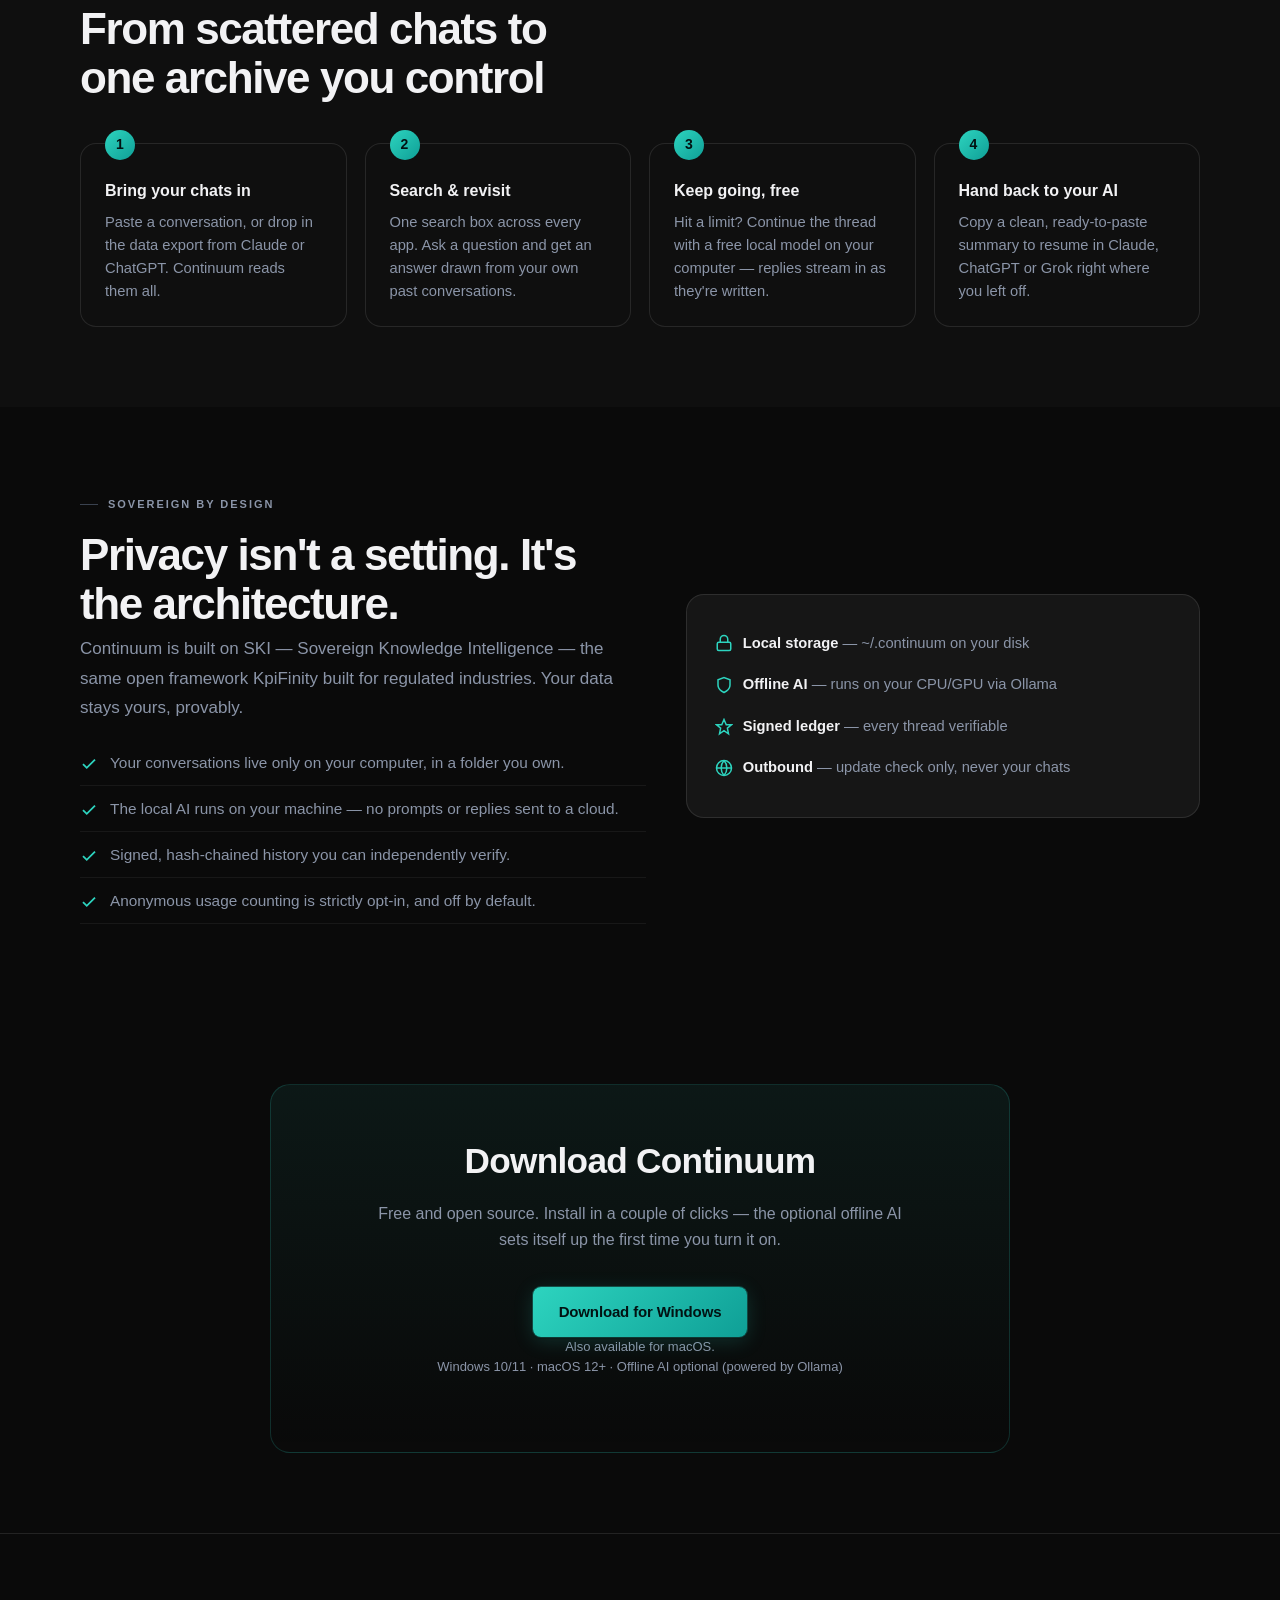
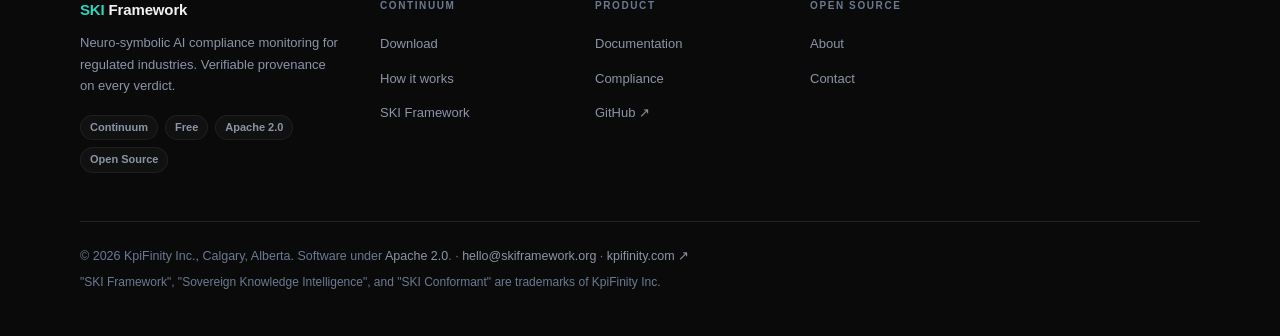
==== commit 56809a44: "Add files via upload" ====
--- a/continuum/index.html
+++ b/continuum/index.html
@@ -89,7 +89,12 @@
         <li><a href="../index.html?demo">How it works</a></li>
         <li><a href="../docs.html">Docs</a></li>
         <li><a href="../compliance.html">Compliance</a></li>
-        <li><a href="index.html" class="active">Continuum</a></li>
+        <li class="nav-dd">
+          <button class="nav-dd-toggle" aria-haspopup="true" aria-expanded="false">Products <span class="nav-dd-caret">▾</span></button>
+          <div class="nav-dd-menu" role="menu">
+            <a href="index.html" role="menuitem"><span class="nav-dd-item-title">Continuum</span><span class="nav-dd-item-desc">Your AI chats — private &amp; yours</span></a>
+          </div>
+        </li>
         <li><a href="../about.html">About</a></li>
       </ul>
       <div class="nav-actions">
@@ -105,6 +110,7 @@
     <a href="../index.html?demo">How it works</a>
     <a href="../docs.html">Docs</a>
     <a href="../compliance.html">Compliance</a>
+    <div class="nav-mobile-group-label">Products</div>
     <a href="index.html">Continuum</a>
     <a href="../about.html">About</a>
     <a href="#download">Download ↓</a>
--- a/assets/css/styles.css
+++ b/assets/css/styles.css
@@ -1989,3 +1989,18 @@
   .demo-modal-inner { width: 100%; height: 100%; border-radius: 0; border: none; }
   .demo-esc-hint { display: none; }
 }
+
+/* Products dropdown in the top nav (CSS-only: hover + keyboard focus) */
+.nav-dd { position: relative; display: inline-flex; align-items: center; }
+.nav-dd-toggle { background: none; border: 0; color: var(--text-2); font: inherit; font-size: 14px; line-height: 1; cursor: pointer; display: inline-flex; align-items: center; gap: 5px; padding: 0; }
+.nav-dd-toggle:hover { color: var(--text); }
+.nav-dd-caret { font-size: 10px; transition: transform .15s ease; }
+.nav-dd:hover .nav-dd-caret, .nav-dd:focus-within .nav-dd-caret { transform: rotate(180deg); }
+.nav-dd-menu { position: absolute; top: 100%; left: 0; margin-top: 12px; min-width: 250px; background: var(--bg-1); border: 1px solid var(--border); border-radius: 14px; padding: 8px; box-shadow: 0 16px 40px rgba(0,0,0,0.55); opacity: 0; visibility: hidden; transform: translateY(-6px); transition: opacity .16s ease, transform .16s ease, visibility .16s; z-index: 60; }
+.nav-dd:hover .nav-dd-menu, .nav-dd:focus-within .nav-dd-menu { opacity: 1; visibility: visible; transform: translateY(0); }
+.nav-dd-menu::before { content: ""; position: absolute; bottom: 100%; left: 0; right: 0; height: 12px; }
+.nav-dd-menu a { display: block; padding: 10px 12px; border-radius: 10px; color: var(--text); text-decoration: none; }
+.nav-dd-menu a:hover { background: var(--bg-card); }
+.nav-dd-item-title { display: block; font-weight: 600; font-size: 14px; }
+.nav-dd-item-desc { display: block; color: var(--text-3); font-size: 12px; margin-top: 2px; }
+.nav-mobile-group-label { color: var(--text-3); font-size: 12px; text-transform: uppercase; letter-spacing: .6px; margin-top: 10px; padding-left: 2px; }
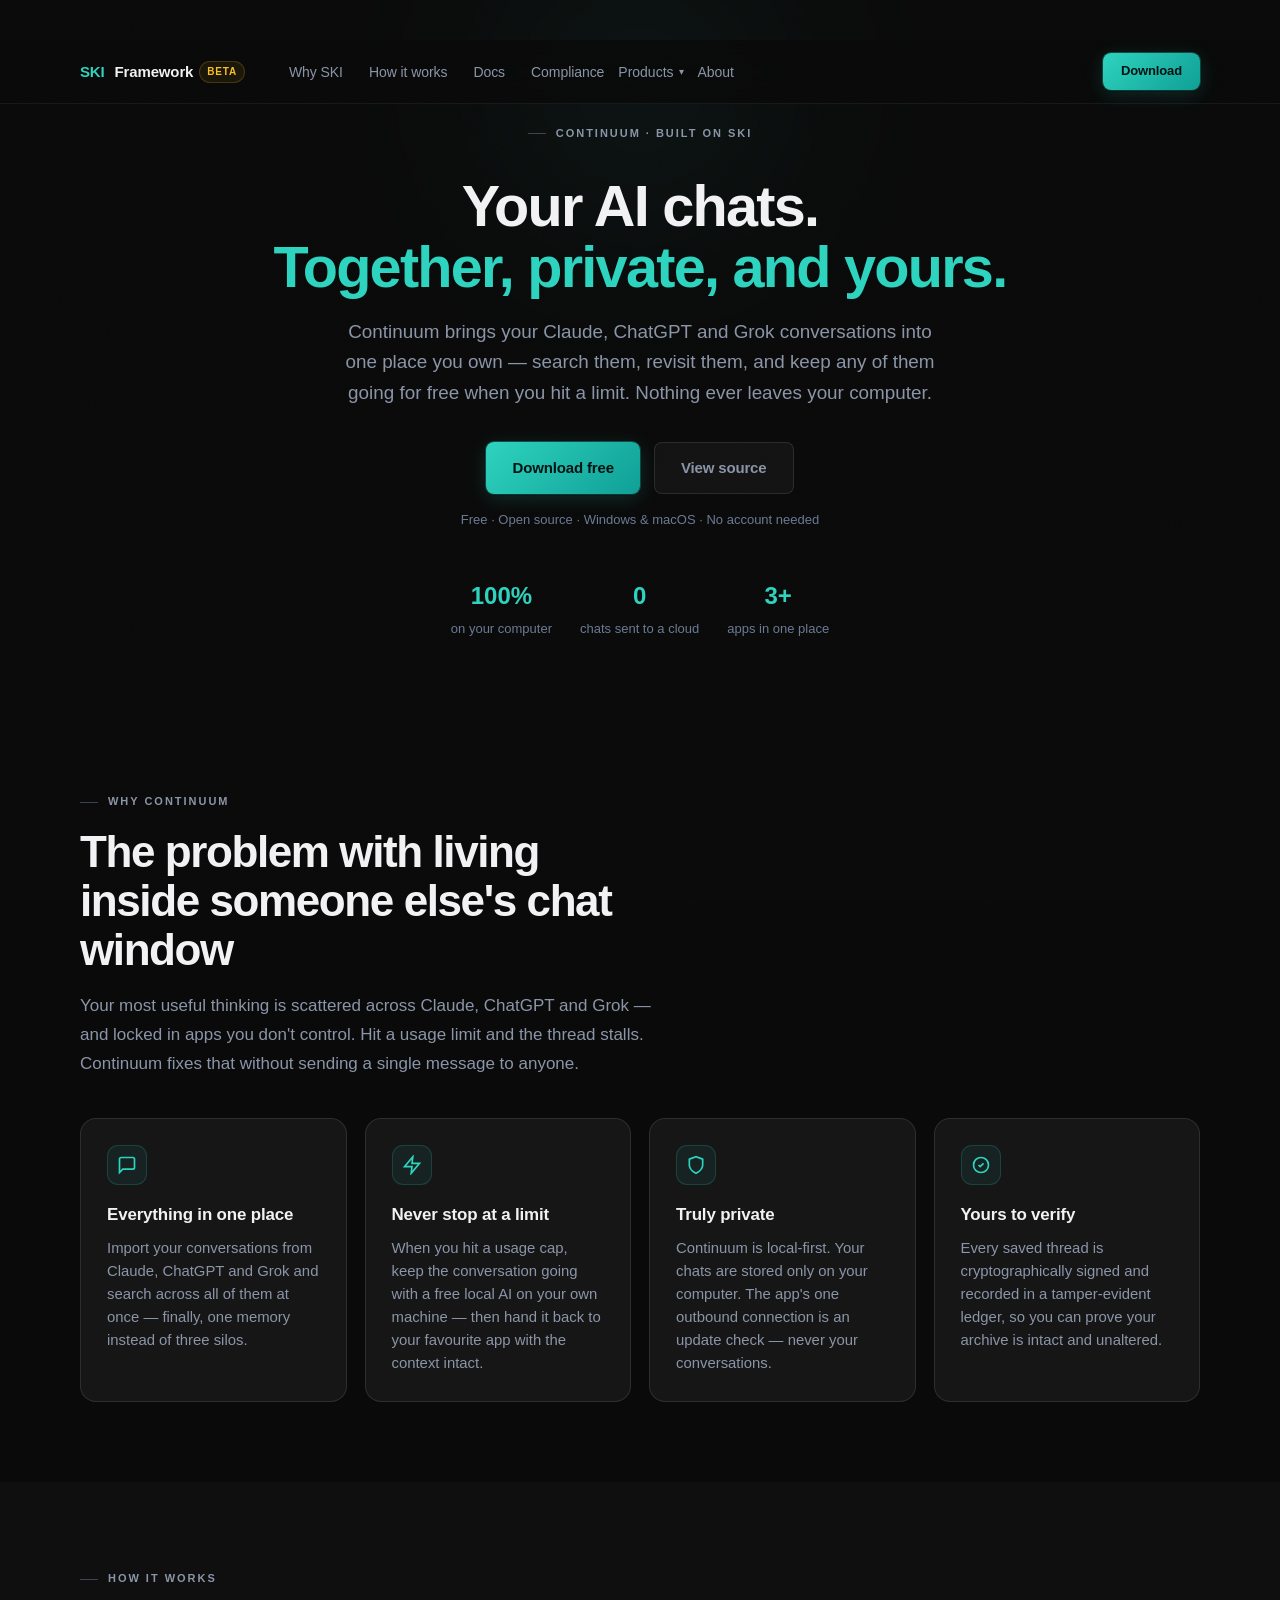
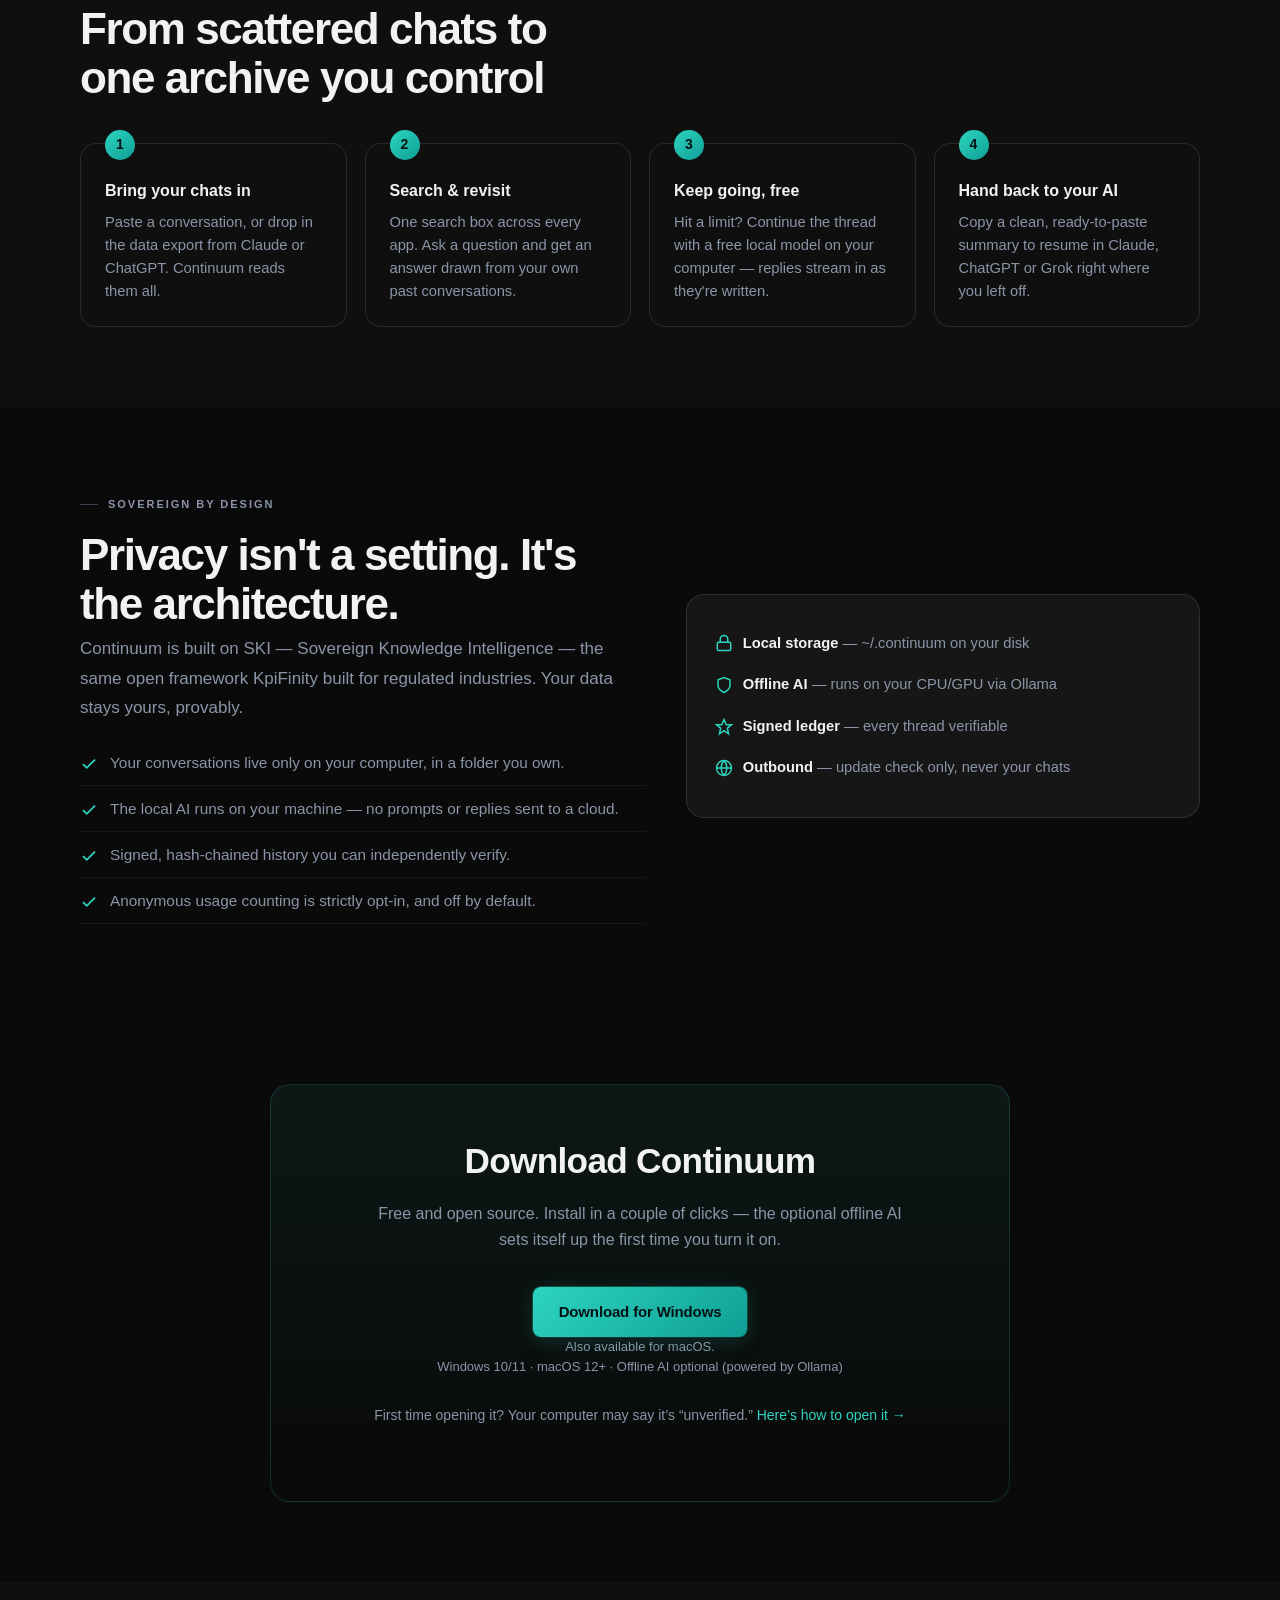
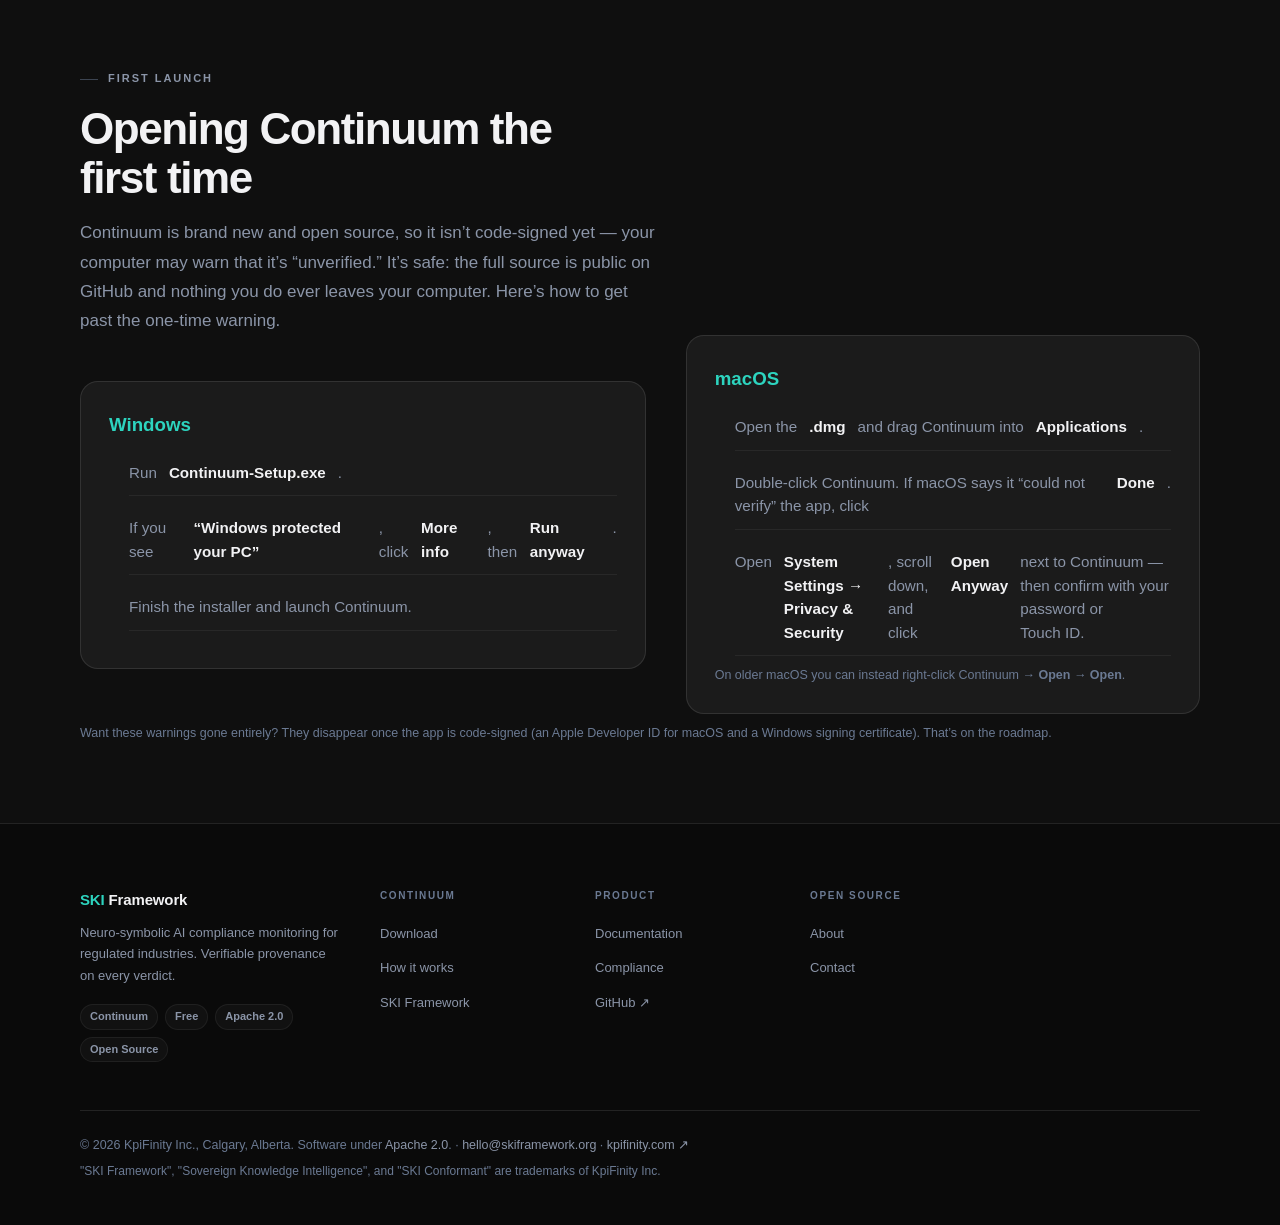
==== commit a23b45b6: "Add files via upload" ====
--- a/continuum/index.html
+++ b/continuum/index.html
@@ -58,6 +58,12 @@
   .cont-dl h2 { font-size: clamp(1.6rem, 3vw, 2.2rem); letter-spacing: -0.02em; margin: 0 0 12px; }
   .cont-dl p { color: var(--text-2); max-width: 540px; margin: 0 auto 26px; line-height: 1.6; }
   .cont-platforms { color: var(--text-3); font-size: 13px; margin-top: 18px; }
+  .cont-firstlink { margin-top: 12px; font-size: 14px; }
+  .cont-firstlink a { color: var(--teal); }
+  .fr-steps { margin: 6px 0 0; padding-left: 20px; }
+  .fr-steps li { margin: 9px 0; line-height: 1.55; color: var(--text-2); font-size: 0.95rem; }
+  .fr-steps b { color: var(--text); font-weight: 600; }
+  .fr-why { color: var(--text-3); font-size: 12.5px; margin-top: 10px; line-height: 1.5; }
   @media (max-width: 760px){ .cont-split { grid-template-columns: 1fr; gap: 28px; } }
 </style>
 <script type="application/ld+json">
@@ -231,7 +237,37 @@
           <a id="dl-primary" href="https://github.com/kpifinity/continuum/releases/latest/download/Continuum-Setup.exe" class="btn btn-primary" download>Download for Windows</a>
         </div>
         <p class="cont-platforms"><span id="dl-alt">Also available for <a id="dl-other" href="https://github.com/kpifinity/continuum/releases/latest/download/Continuum-macOS.dmg" download>macOS</a>.</span><br>Windows 10/11 · macOS 12+ · Offline AI optional (powered by Ollama)</p>
-      </div>
+        <p class="cont-firstlink">First time opening it? Your computer may say it’s “unverified.” <a href="#firstrun">Here’s how to open it →</a></p>
+      </div>
+    </div>
+  </section>
+
+  <!-- FIRST LAUNCH -->
+  <section class="section" id="firstrun" style="background:var(--bg-1)">
+    <div class="container">
+      <div class="section-label">First launch</div>
+      <h2 class="section-title">Opening Continuum the first time</h2>
+      <p class="section-sub">Continuum is brand new and open source, so it isn’t code-signed yet — your computer may warn that it’s “unverified.” It’s safe: the full source is public on GitHub and nothing you do ever leaves your computer. Here’s how to get past the one-time warning.</p>
+      <div class="cont-split">
+        <div class="cont-panel">
+          <h3 style="color:var(--teal);margin:0 0 10px">Windows</h3>
+          <ol class="fr-steps">
+            <li>Run <b>Continuum-Setup.exe</b>.</li>
+            <li>If you see <b>“Windows protected your PC”</b>, click <b>More info</b>, then <b>Run anyway</b>.</li>
+            <li>Finish the installer and launch Continuum.</li>
+          </ol>
+        </div>
+        <div class="cont-panel">
+          <h3 style="color:var(--teal);margin:0 0 10px">macOS</h3>
+          <ol class="fr-steps">
+            <li>Open the <b>.dmg</b> and drag Continuum into <b>Applications</b>.</li>
+            <li>Double-click Continuum. If macOS says it “could not verify” the app, click <b>Done</b>.</li>
+            <li>Open <b>System Settings → Privacy &amp; Security</b>, scroll down, and click <b>Open Anyway</b> next to Continuum — then confirm with your password or Touch ID.</li>
+          </ol>
+          <p class="fr-why">On older macOS you can instead right-click Continuum → <b>Open</b> → <b>Open</b>.</p>
+        </div>
+      </div>
+      <p class="fr-why">Want these warnings gone entirely? They disappear once the app is code-signed (an Apple Developer ID for macOS and a Windows signing certificate). That’s on the roadmap.</p>
     </div>
   </section>
 
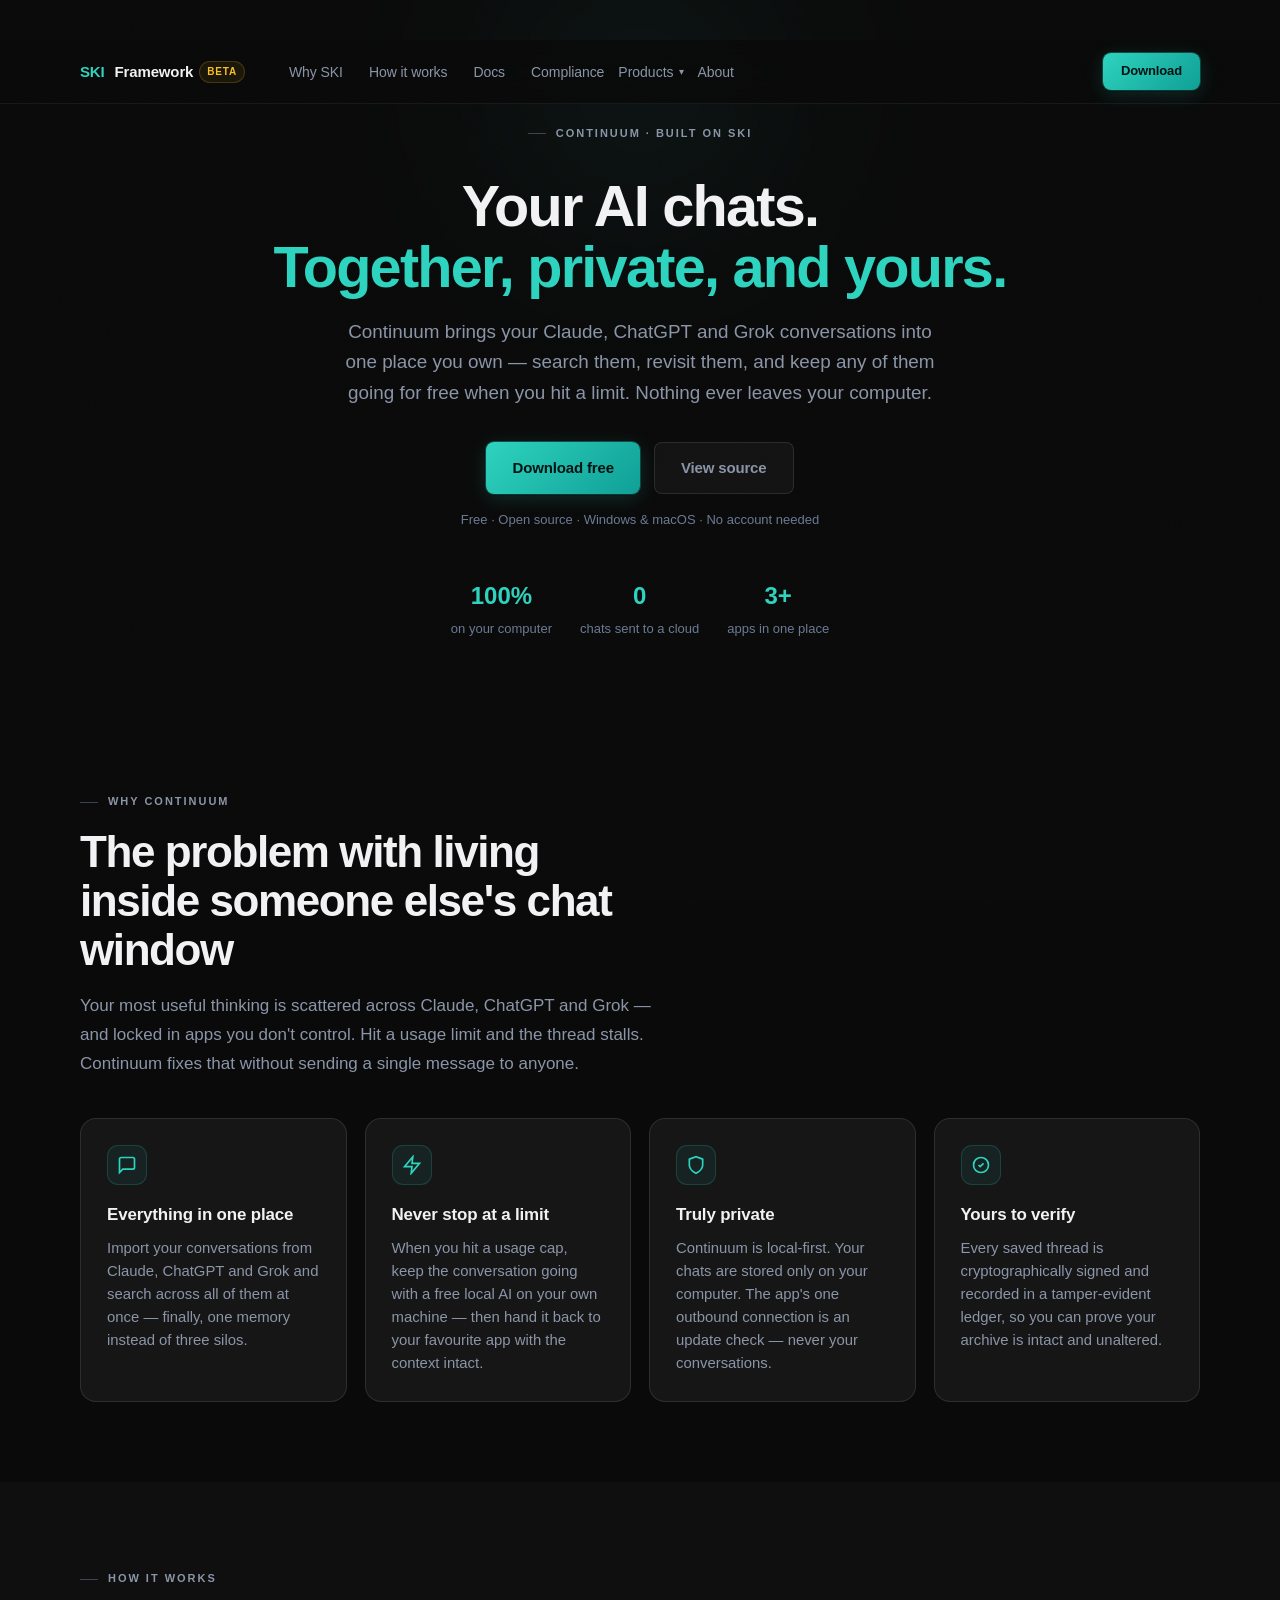
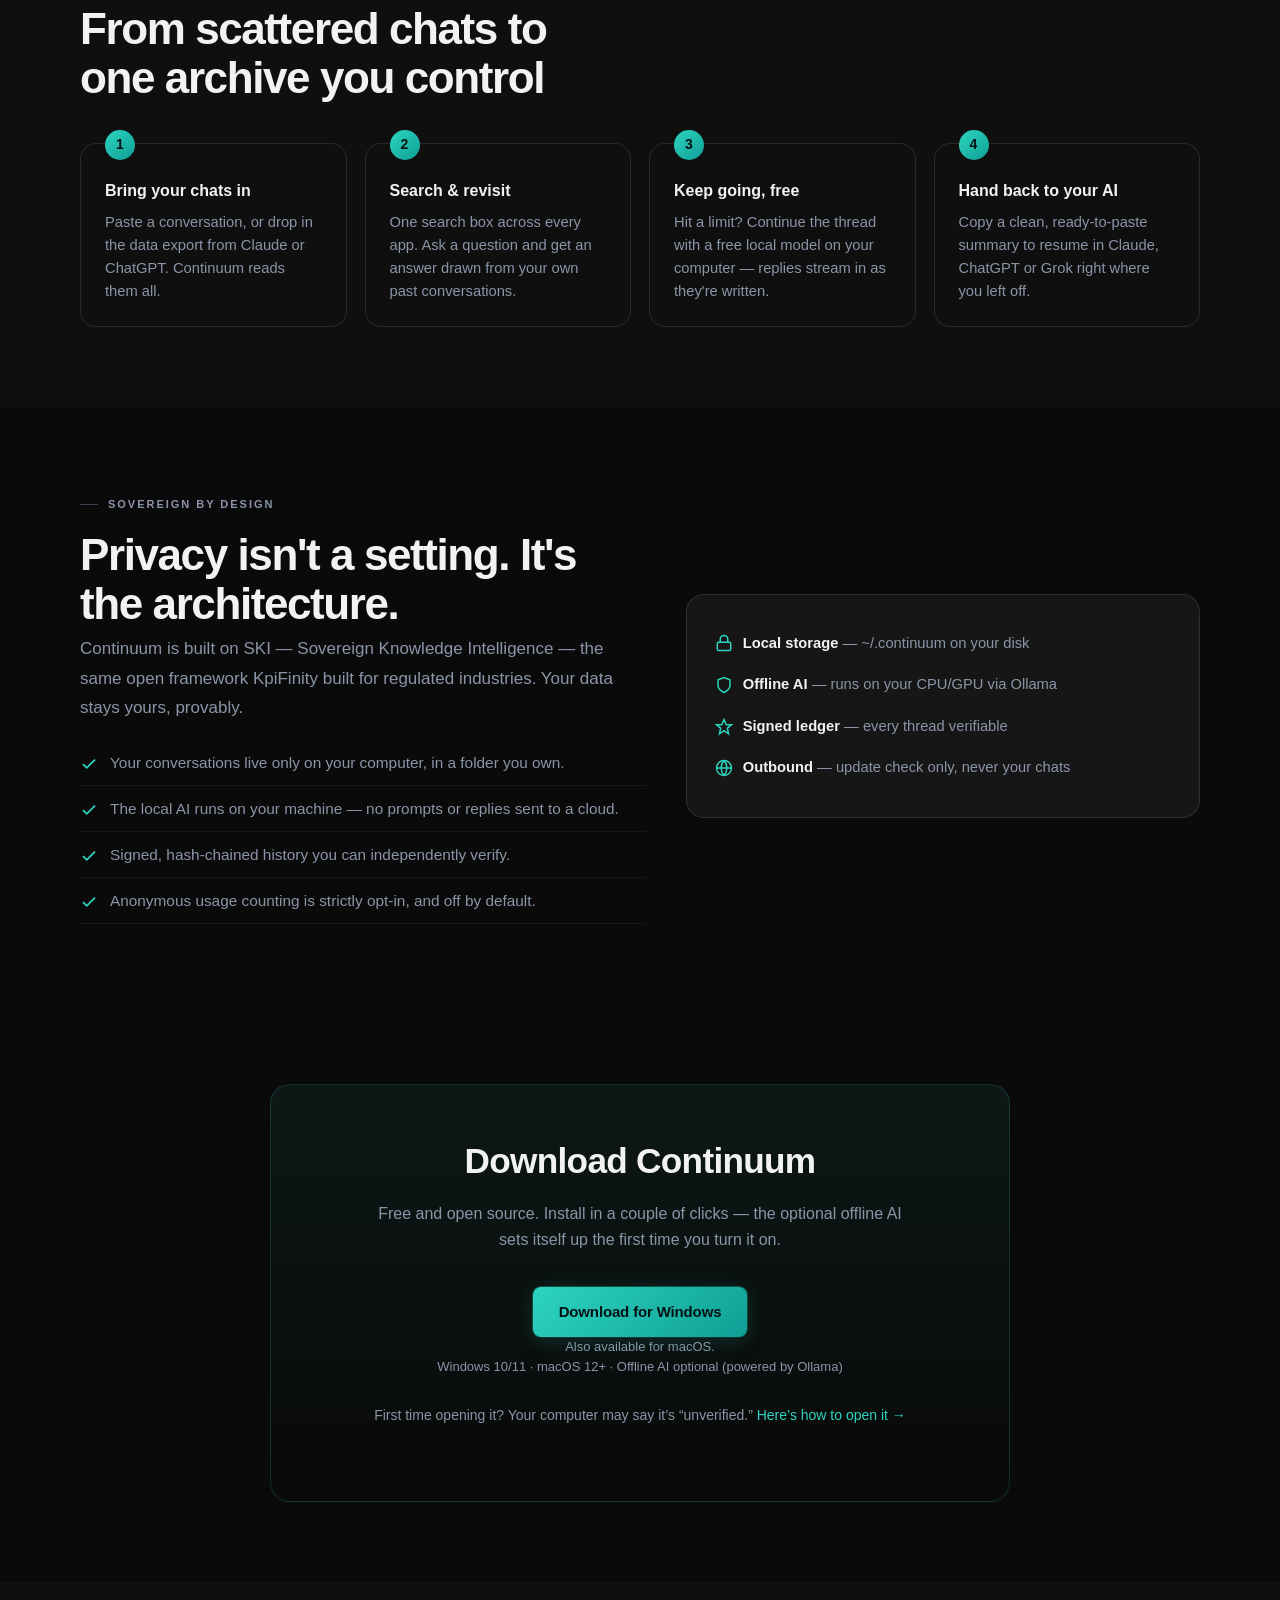
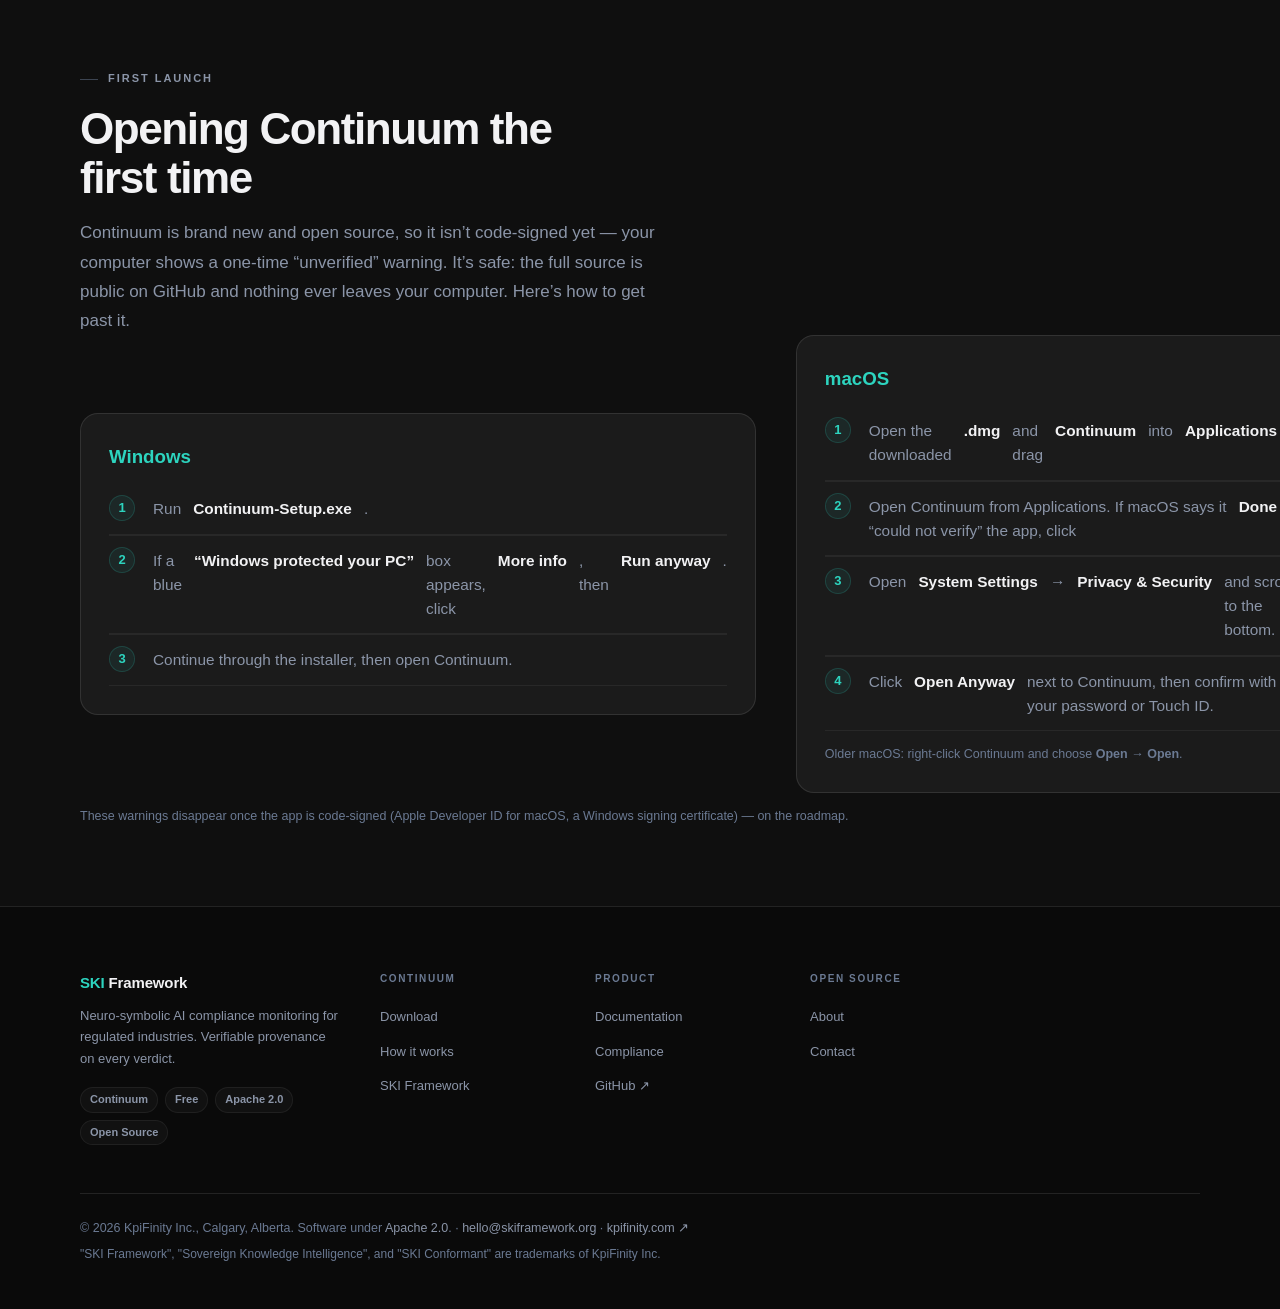
==== commit 016ab9cc: "Add files via upload" ====
--- a/continuum/index.html
+++ b/continuum/index.html
@@ -60,10 +60,12 @@
   .cont-platforms { color: var(--text-3); font-size: 13px; margin-top: 18px; }
   .cont-firstlink { margin-top: 12px; font-size: 14px; }
   .cont-firstlink a { color: var(--teal); }
-  .fr-steps { margin: 6px 0 0; padding-left: 20px; }
-  .fr-steps li { margin: 9px 0; line-height: 1.55; color: var(--text-2); font-size: 0.95rem; }
-  .fr-steps b { color: var(--text); font-weight: 600; }
-  .fr-why { color: var(--text-3); font-size: 12.5px; margin-top: 10px; line-height: 1.5; }
+  .fr-steps { list-style: none; counter-reset: fr; margin: 4px 0 0; padding: 0; }
+  .fr-steps li { counter-increment: fr; position: relative; padding: 13px 0 13px 44px; line-height: 1.55; color: var(--text-2); font-size: 0.96rem; border-top: 1px solid var(--border-m); }
+  .fr-steps li:first-child { border-top: none; }
+  .fr-steps li::before { content: counter(fr); position: absolute; left: 0; top: 11px; width: 26px; height: 26px; border-radius: 50%; background: var(--teal-bg); border: 1px solid var(--teal-border); color: var(--teal); font-size: 13px; font-weight: 700; display: flex; align-items: center; justify-content: center; }
+  .fr-steps b { color: var(--text); font-weight: 600; white-space: nowrap; }
+  .fr-why { color: var(--text-3); font-size: 12.5px; margin-top: 14px; line-height: 1.5; }
   @media (max-width: 760px){ .cont-split { grid-template-columns: 1fr; gap: 28px; } }
 </style>
 <script type="application/ld+json">
@@ -247,27 +249,28 @@
     <div class="container">
       <div class="section-label">First launch</div>
       <h2 class="section-title">Opening Continuum the first time</h2>
-      <p class="section-sub">Continuum is brand new and open source, so it isn’t code-signed yet — your computer may warn that it’s “unverified.” It’s safe: the full source is public on GitHub and nothing you do ever leaves your computer. Here’s how to get past the one-time warning.</p>
+      <p class="section-sub">Continuum is brand new and open source, so it isn’t code-signed yet — your computer shows a one-time “unverified” warning. It’s safe: the full source is public on GitHub and nothing ever leaves your computer. Here’s how to get past it.</p>
       <div class="cont-split">
         <div class="cont-panel">
-          <h3 style="color:var(--teal);margin:0 0 10px">Windows</h3>
+          <h3 style="color:var(--teal);margin:0 0 12px">Windows</h3>
           <ol class="fr-steps">
             <li>Run <b>Continuum-Setup.exe</b>.</li>
-            <li>If you see <b>“Windows protected your PC”</b>, click <b>More info</b>, then <b>Run anyway</b>.</li>
-            <li>Finish the installer and launch Continuum.</li>
+            <li>If a blue <b>“Windows&nbsp;protected&nbsp;your&nbsp;PC”</b> box appears, click <b>More&nbsp;info</b>, then <b>Run&nbsp;anyway</b>.</li>
+            <li>Continue through the installer, then open Continuum.</li>
           </ol>
         </div>
         <div class="cont-panel">
-          <h3 style="color:var(--teal);margin:0 0 10px">macOS</h3>
+          <h3 style="color:var(--teal);margin:0 0 12px">macOS</h3>
           <ol class="fr-steps">
-            <li>Open the <b>.dmg</b> and drag Continuum into <b>Applications</b>.</li>
-            <li>Double-click Continuum. If macOS says it “could not verify” the app, click <b>Done</b>.</li>
-            <li>Open <b>System Settings → Privacy &amp; Security</b>, scroll down, and click <b>Open Anyway</b> next to Continuum — then confirm with your password or Touch ID.</li>
+            <li>Open the downloaded <b>.dmg</b> and drag <b>Continuum</b> into <b>Applications</b>.</li>
+            <li>Open Continuum from Applications. If macOS says it “could not verify” the app, click <b>Done</b>.</li>
+            <li>Open <b>System&nbsp;Settings</b> → <b>Privacy&nbsp;&amp;&nbsp;Security</b> and scroll to the bottom.</li>
+            <li>Click <b>Open&nbsp;Anyway</b> next to Continuum, then confirm with your password or Touch&nbsp;ID.</li>
           </ol>
-          <p class="fr-why">On older macOS you can instead right-click Continuum → <b>Open</b> → <b>Open</b>.</p>
-        </div>
-      </div>
-      <p class="fr-why">Want these warnings gone entirely? They disappear once the app is code-signed (an Apple Developer ID for macOS and a Windows signing certificate). That’s on the roadmap.</p>
+          <p class="fr-why">Older macOS: right-click Continuum and choose <b>Open</b> → <b>Open</b>.</p>
+        </div>
+      </div>
+      <p class="fr-why">These warnings disappear once the app is code-signed (Apple Developer ID for macOS, a Windows signing certificate) — on the roadmap.</p>
     </div>
   </section>
 
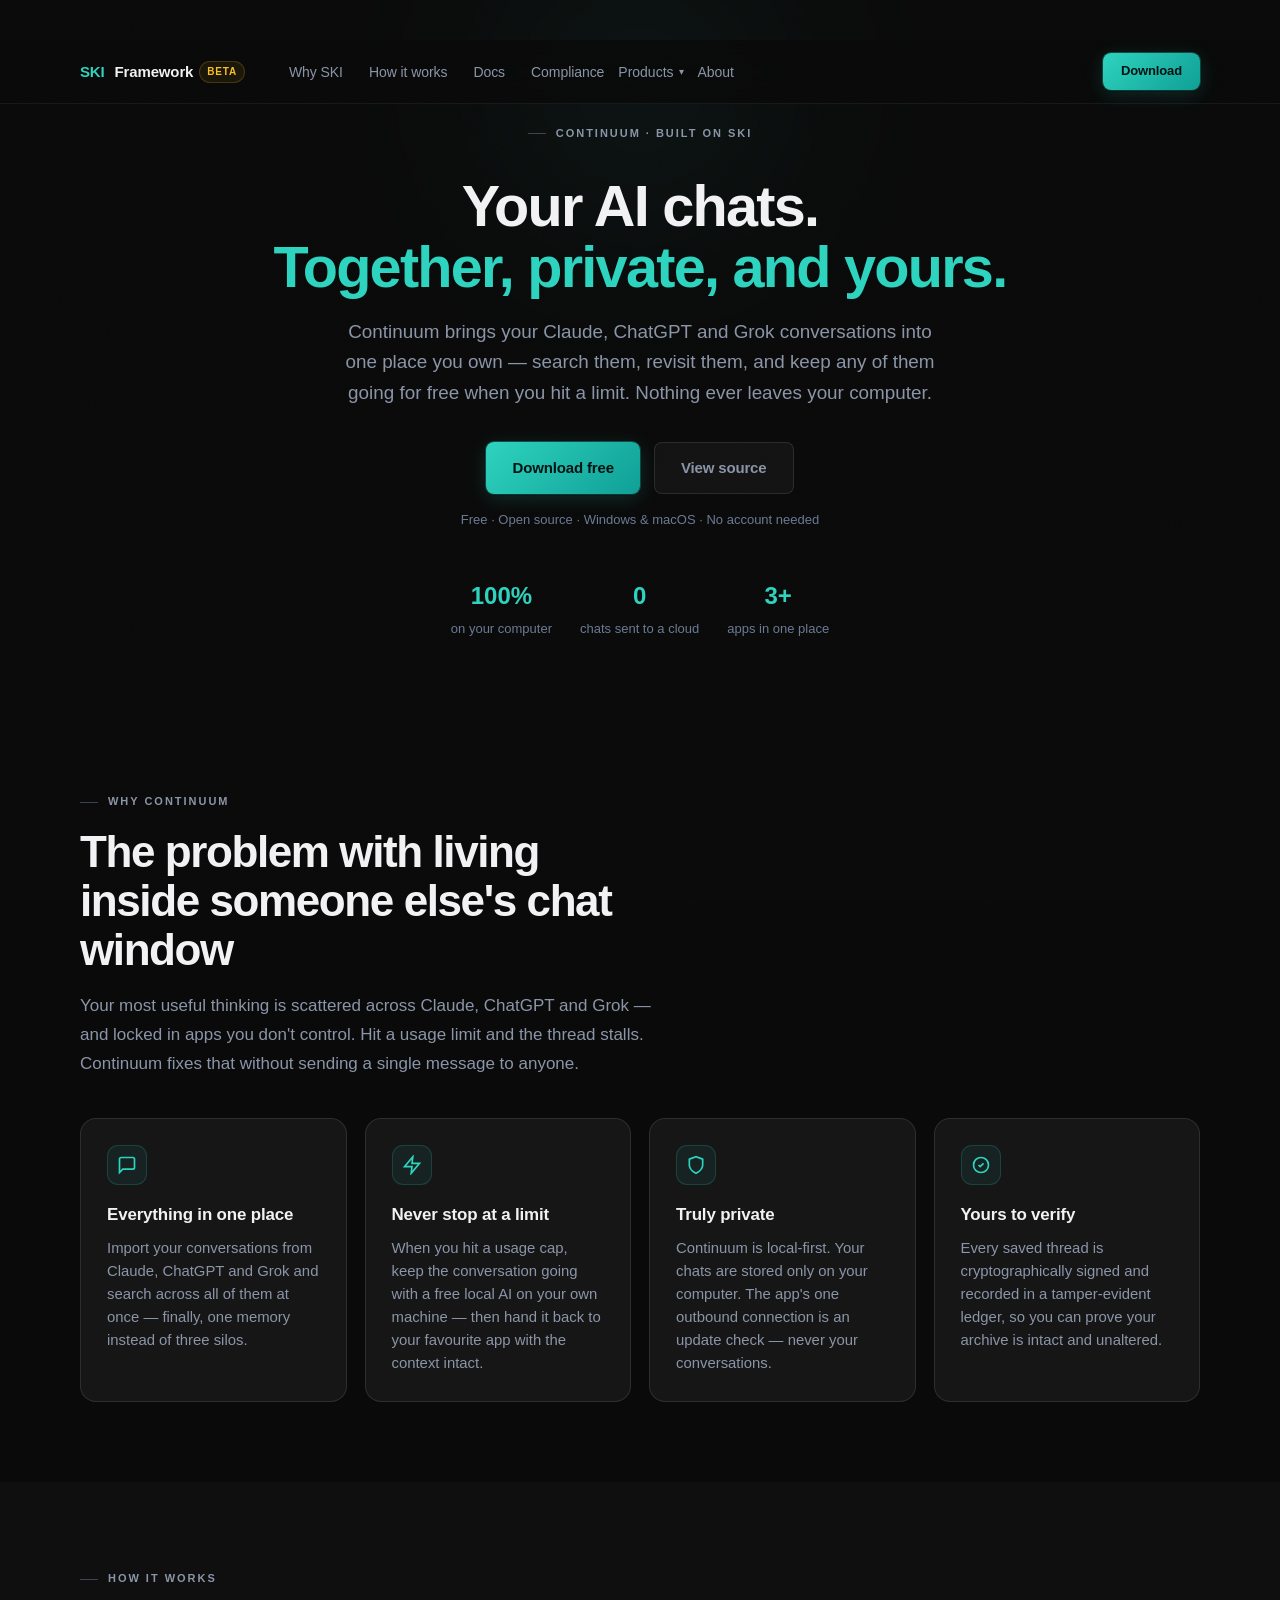
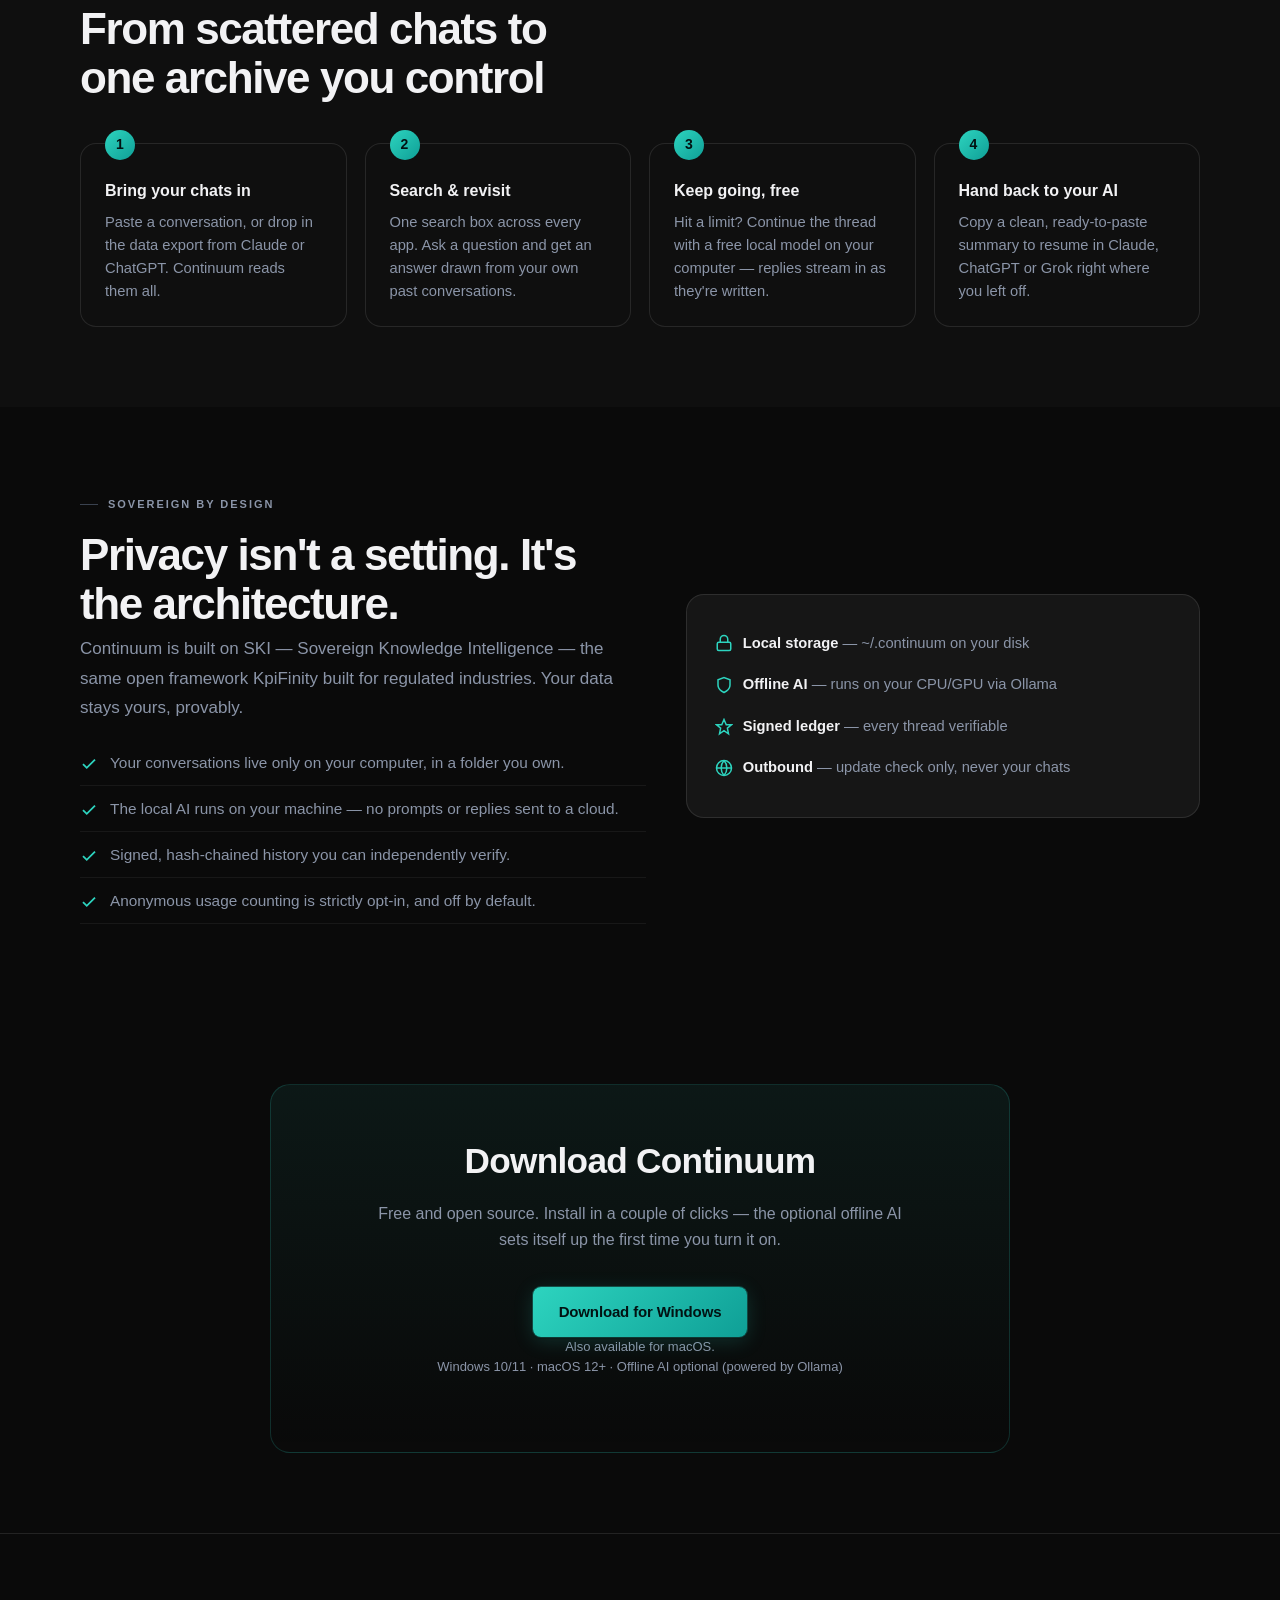
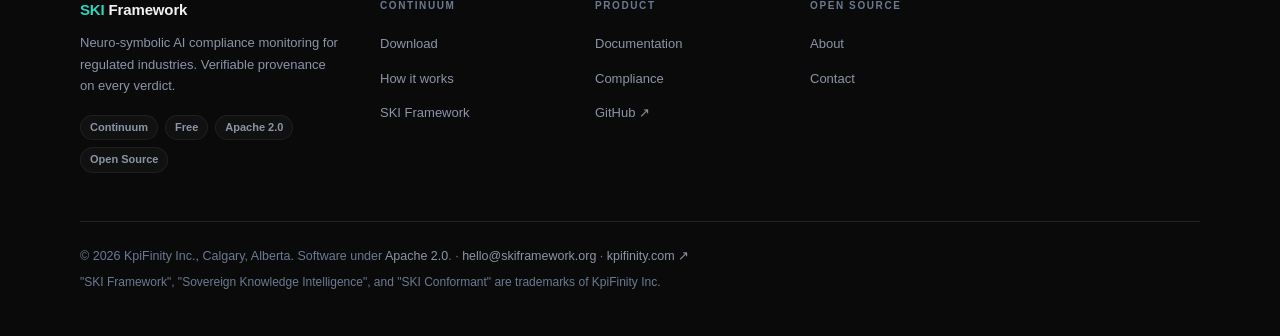
==== commit 025f57fd: "Add files via upload" ====
--- a/continuum/index.html
+++ b/continuum/index.html
@@ -58,14 +58,22 @@
   .cont-dl h2 { font-size: clamp(1.6rem, 3vw, 2.2rem); letter-spacing: -0.02em; margin: 0 0 12px; }
   .cont-dl p { color: var(--text-2); max-width: 540px; margin: 0 auto 26px; line-height: 1.6; }
   .cont-platforms { color: var(--text-3); font-size: 13px; margin-top: 18px; }
-  .cont-firstlink { margin-top: 12px; font-size: 14px; }
-  .cont-firstlink a { color: var(--teal); }
-  .fr-steps { list-style: none; counter-reset: fr; margin: 4px 0 0; padding: 0; }
-  .fr-steps li { counter-increment: fr; position: relative; padding: 13px 0 13px 44px; line-height: 1.55; color: var(--text-2); font-size: 0.96rem; border-top: 1px solid var(--border-m); }
-  .fr-steps li:first-child { border-top: none; }
-  .fr-steps li::before { content: counter(fr); position: absolute; left: 0; top: 11px; width: 26px; height: 26px; border-radius: 50%; background: var(--teal-bg); border: 1px solid var(--teal-border); color: var(--teal); font-size: 13px; font-weight: 700; display: flex; align-items: center; justify-content: center; }
-  .fr-steps b { color: var(--text); font-weight: 600; white-space: nowrap; }
-  .fr-why { color: var(--text-3); font-size: 12.5px; margin-top: 14px; line-height: 1.5; }
+  .dl-modal { position: fixed; inset: 0; z-index: 200; display: flex; align-items: center; justify-content: center; padding: 20px; background: rgba(0,0,0,0.62); backdrop-filter: blur(6px); }
+  .dl-modal[hidden] { display: none; }
+  .dl-modal-card { position: relative; width: 100%; max-width: 470px; background: var(--bg-1); border: 1px solid var(--border); border-radius: 18px; padding: 30px 28px 24px; box-shadow: 0 24px 64px rgba(0,0,0,0.6); animation: dlpop .18s ease; }
+  @keyframes dlpop { from { transform: translateY(10px) scale(.98); opacity: 0 } to { transform: none; opacity: 1 } }
+  .dl-modal-x { position: absolute; top: 14px; right: 16px; background: none; border: 0; color: var(--text-3); font-size: 24px; line-height: 1; cursor: pointer; }
+  .dl-modal-x:hover { color: var(--text); }
+  .dl-modal-ic { width: 46px; height: 46px; border-radius: 13px; background: var(--teal-bg); border: 1px solid var(--teal-border); color: var(--teal); display: flex; align-items: center; justify-content: center; margin-bottom: 16px; }
+  .dl-modal-card h3 { font-size: 1.3rem; margin: 0 0 8px; letter-spacing: -0.01em; }
+  .dl-modal-sub { color: var(--text-2); font-size: 0.92rem; line-height: 1.55; margin: 0 0 18px; }
+  .dl-modal-steps { list-style: none; counter-reset: dm; margin: 0 0 20px; padding: 0; }
+  .dl-modal-steps li { counter-increment: dm; position: relative; padding: 12px 0 12px 42px; color: var(--text); font-size: 0.95rem; line-height: 1.5; border-top: 1px solid var(--border-m); }
+  .dl-modal-steps li:first-child { border-top: none; }
+  .dl-modal-steps li::before { content: counter(dm); position: absolute; left: 0; top: 10px; width: 26px; height: 26px; border-radius: 50%; background: linear-gradient(135deg,#2DD4BF,#0F9F96); color: #021212; font-size: 13px; font-weight: 800; display: flex; align-items: center; justify-content: center; }
+  .dl-modal-steps b { color: var(--teal-light); font-weight: 600; white-space: nowrap; }
+  .dl-modal-card .btn-primary { width: 100%; justify-content: center; padding: 13px; }
+  .dl-modal-foot { color: var(--text-3); font-size: 12px; margin: 12px 0 0; text-align: center; }
   @media (max-width: 760px){ .cont-split { grid-template-columns: 1fr; gap: 28px; } }
 </style>
 <script type="application/ld+json">
@@ -239,38 +247,7 @@
           <a id="dl-primary" href="https://github.com/kpifinity/continuum/releases/latest/download/Continuum-Setup.exe" class="btn btn-primary" download>Download for Windows</a>
         </div>
         <p class="cont-platforms"><span id="dl-alt">Also available for <a id="dl-other" href="https://github.com/kpifinity/continuum/releases/latest/download/Continuum-macOS.dmg" download>macOS</a>.</span><br>Windows 10/11 · macOS 12+ · Offline AI optional (powered by Ollama)</p>
-        <p class="cont-firstlink">First time opening it? Your computer may say it’s “unverified.” <a href="#firstrun">Here’s how to open it →</a></p>
-      </div>
-    </div>
-  </section>
-
-  <!-- FIRST LAUNCH -->
-  <section class="section" id="firstrun" style="background:var(--bg-1)">
-    <div class="container">
-      <div class="section-label">First launch</div>
-      <h2 class="section-title">Opening Continuum the first time</h2>
-      <p class="section-sub">Continuum is brand new and open source, so it isn’t code-signed yet — your computer shows a one-time “unverified” warning. It’s safe: the full source is public on GitHub and nothing ever leaves your computer. Here’s how to get past it.</p>
-      <div class="cont-split">
-        <div class="cont-panel">
-          <h3 style="color:var(--teal);margin:0 0 12px">Windows</h3>
-          <ol class="fr-steps">
-            <li>Run <b>Continuum-Setup.exe</b>.</li>
-            <li>If a blue <b>“Windows&nbsp;protected&nbsp;your&nbsp;PC”</b> box appears, click <b>More&nbsp;info</b>, then <b>Run&nbsp;anyway</b>.</li>
-            <li>Continue through the installer, then open Continuum.</li>
-          </ol>
-        </div>
-        <div class="cont-panel">
-          <h3 style="color:var(--teal);margin:0 0 12px">macOS</h3>
-          <ol class="fr-steps">
-            <li>Open the downloaded <b>.dmg</b> and drag <b>Continuum</b> into <b>Applications</b>.</li>
-            <li>Open Continuum from Applications. If macOS says it “could not verify” the app, click <b>Done</b>.</li>
-            <li>Open <b>System&nbsp;Settings</b> → <b>Privacy&nbsp;&amp;&nbsp;Security</b> and scroll to the bottom.</li>
-            <li>Click <b>Open&nbsp;Anyway</b> next to Continuum, then confirm with your password or Touch&nbsp;ID.</li>
-          </ol>
-          <p class="fr-why">Older macOS: right-click Continuum and choose <b>Open</b> → <b>Open</b>.</p>
-        </div>
-      </div>
-      <p class="fr-why">These warnings disappear once the app is code-signed (Apple Developer ID for macOS, a Windows signing certificate) — on the roadmap.</p>
+      </div>
     </div>
   </section>
 
@@ -320,14 +297,48 @@
   </div>
 </footer>
 
+<div class="dl-modal" id="dl-modal" hidden>
+  <div class="dl-modal-card" role="dialog" aria-modal="true" aria-labelledby="dl-modal-title">
+    <button class="dl-modal-x" id="dl-modal-x" aria-label="Close">×</button>
+    <div class="dl-modal-ic"><svg width="24" height="24" viewBox="0 0 24 24" fill="none" stroke="currentColor" stroke-width="2"><path d="M12 3v12m0 0l-4-4m4 4l4-4M4 21h16"/></svg></div>
+    <h3 id="dl-modal-title">Your download is starting…</h3>
+    <p class="dl-modal-sub">Continuum is new and open source, so it isn’t code-signed yet — your <span id="dl-os">computer</span> will show a one-time “unverified” warning. It’s completely safe. Here’s how to open it:</p>
+    <ol class="dl-modal-steps" id="dl-modal-steps"></ol>
+    <button class="btn btn-primary" id="dl-modal-done">Got it</button>
+    <p class="dl-modal-foot">Full source is public on GitHub · nothing ever leaves your computer.</p>
+  </div>
+</div>
+
 <script>
 (function(){
   var WIN='https://github.com/kpifinity/continuum/releases/latest/download/Continuum-Setup.exe', MAC='https://github.com/kpifinity/continuum/releases/latest/download/Continuum-macOS.dmg';
+  var WIN_STEPS=[
+    'Open <b>Continuum-Setup.exe</b> from your Downloads.',
+    'If a blue <b>“Windows&nbsp;protected&nbsp;your&nbsp;PC”</b> box appears, click <b>More&nbsp;info</b>, then <b>Run&nbsp;anyway</b>.',
+    'Follow the installer, then open Continuum.'
+  ];
+  var MAC_STEPS=[
+    'Open the <b>.dmg</b> and drag <b>Continuum</b> into <b>Applications</b>.',
+    'Open Continuum. If macOS says it “could not verify” it, click <b>Done</b>.',
+    'Open <b>System&nbsp;Settings → Privacy&nbsp;&amp;&nbsp;Security</b>, scroll down, click <b>Open&nbsp;Anyway</b>, and confirm.'
+  ];
   var isMac=/Mac/i.test(navigator.platform||"")||/Mac OS X/i.test(navigator.userAgent||"");
   var p=document.getElementById('dl-primary'), alt=document.getElementById('dl-alt');
-  if(!p||!alt) return;
-  if(isMac){ p.href=MAC; p.textContent='Download for macOS'; alt.innerHTML='Also available for <a href="'+WIN+'" download>Windows</a>.'; }
-  else { p.href=WIN; p.textContent='Download for Windows'; alt.innerHTML='Also available for <a href="'+MAC+'" download>macOS</a>.'; }
+  if(p&&alt){
+    if(isMac){ p.href=MAC; p.setAttribute('data-dl','mac'); p.textContent='Download for macOS'; alt.innerHTML='Also available for <a href="'+WIN+'" data-dl="win" download>Windows</a>.'; }
+    else { p.href=WIN; p.setAttribute('data-dl','win'); p.textContent='Download for Windows'; alt.innerHTML='Also available for <a href="'+MAC+'" data-dl="mac" download>macOS</a>.'; }
+  }
+  var modal=document.getElementById('dl-modal');
+  if(modal){
+    var stepsEl=document.getElementById('dl-modal-steps'), osEl=document.getElementById('dl-os');
+    function show(os){ var st=os==='mac'?MAC_STEPS:WIN_STEPS; if(osEl)osEl.textContent=(os==='mac'?'Mac':'PC'); stepsEl.innerHTML=st.map(function(x){return '<li>'+x+'</li>';}).join(''); modal.hidden=false; }
+    function hide(){ modal.hidden=true; }
+    document.getElementById('dl-modal-x').onclick=hide;
+    document.getElementById('dl-modal-done').onclick=hide;
+    modal.addEventListener('click',function(e){ if(e.target===modal) hide(); });
+    document.addEventListener('keydown',function(e){ if(e.key==='Escape') hide(); });
+    document.addEventListener('click',function(e){ var a=e.target.closest&&e.target.closest('a[data-dl]'); if(a) show(a.getAttribute('data-dl')); });
+  }
 })();
 </script>
 <script src="../assets/js/main.js" defer></script>
